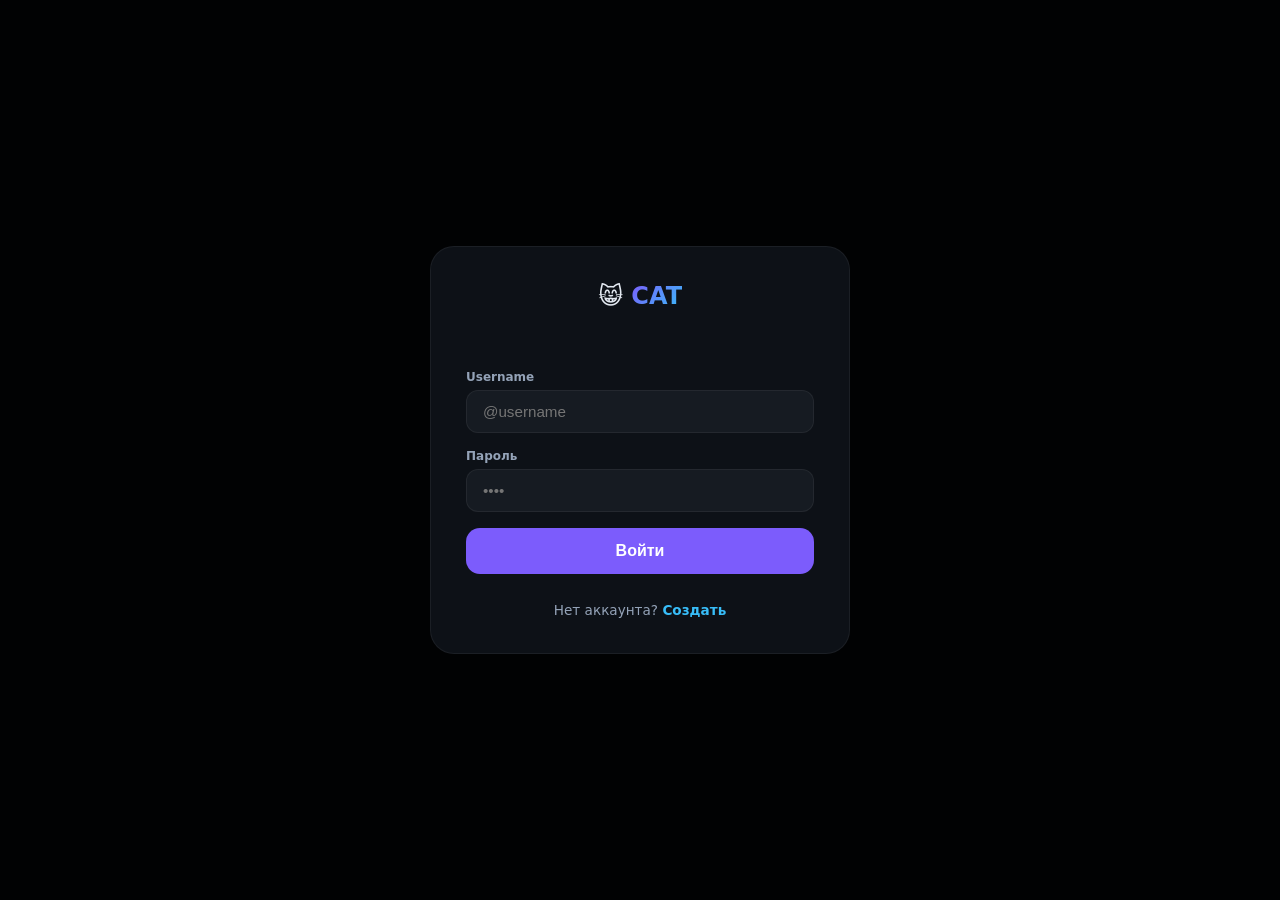
==== templates/index.html @ e9aab56d "Replace browser prompt with custom modal for folder creation" ====
<!DOCTYPE html>
<html lang="ru">
<head>
    <meta charset="UTF-8">
    <meta name="viewport" content="width=device-width, initial-scale=1.0, maximum-scale=1.0, user-scalable=no, viewport-fit=cover">
    <meta name="apple-mobile-web-app-capable" content="yes">
    <meta name="apple-mobile-web-app-status-bar-style" content="black-translucent">
    <meta name="apple-mobile-web-app-title" content="CAT">
    <meta name="mobile-web-app-capable" content="yes">
    <meta name="theme-color" content="#090c12">
    <link rel="manifest" href="/static/manifest.json">
    <link rel="apple-touch-icon" href="https://api.dicebear.com/7.x/bottts-neutral/svg?seed=cat">
    <title>CAT</title>
    <script src="https://cdn.socket.io/4.7.5/socket.io.min.js"></script>
    <style>
        /* ========== ОСНОВНЫЕ СТИЛИ ========== */
        :root { --bg: #0d1117; --surface: #161b22; --primary: #7c5cfc; --primary-dark: #6a48e0; --accent: #38bdf8; --text: #e2e8f0; --text-secondary: #94a3b8; --border: rgba(255,255,255,0.06); --danger: #ef4444; --success: #10b981; }
        * { margin:0; padding:0; box-sizing:border-box; }
        body { background: #090c12; color: var(--text); font-family: 'Segoe UI', system-ui, sans-serif; height: 100vh; overflow: hidden; }
        .app-container { display: flex; height: 100vh; }
        .sidebar { width: 320px; background: var(--bg); border-right: 1px solid var(--border); display: flex; flex-direction: column; flex-shrink: 0; z-index: 10; }
        .sidebar-header { padding: 20px; display: flex; justify-content: space-between; align-items: center; border-bottom: 1px solid var(--border); }
        .logo { font-size: 1.5rem; font-weight: 900; background: linear-gradient(135deg, var(--primary), var(--accent)); -webkit-background-clip: text; -webkit-text-fill-color: transparent; }
        .header-btns { display: flex; gap: 8px; }
        .icon-btn { width: 38px; height: 38px; border-radius: 12px; border: 1px solid var(--border); background: var(--surface); color: var(--text); cursor: pointer; font-size: 1.2rem; display: flex; align-items: center; justify-content: center; transition: 0.2s; position: relative; }
        .icon-btn:hover { background: var(--primary); border-color: var(--primary); }
        .badge-count { position: absolute; top: -6px; right: -6px; background: var(--danger); color: white; font-size: 0.6rem; width: 18px; height: 18px; border-radius: 50%; display: flex; align-items: center; justify-content: center; font-weight: bold; display: none; }
        .badge-count.show { display: flex; }
        .folder-tabs { display: flex; gap: 4px; padding: 8px 12px; overflow-x: auto; scrollbar-width: none; border-bottom: 1px solid var(--border); flex-shrink: 0; }
        .folder-tabs::-webkit-scrollbar { display: none; }
        .folder-tab { padding: 5px 12px; border-radius: 10px; font-size: 0.8rem; font-weight: 600; cursor: pointer; white-space: nowrap; color: var(--text-secondary); background: var(--surface); border: 1px solid var(--border); transition: 0.2s; }
        .folder-tab:hover { color: var(--text); border-color: var(--primary); }
        .folder-tab.active { background: var(--primary); color: white; border-color: var(--primary); }
        .folder-tab-add { padding: 5px 8px; border-radius: 10px; font-size: 0.9rem; cursor: pointer; color: var(--text-secondary); background: transparent; border: 1px dashed var(--border); transition: 0.2s; flex-shrink: 0; }
        .folder-tab-add:hover { color: var(--primary); border-color: var(--primary); }
        .sidebar-nav { flex: 1; overflow-y: auto; padding: 15px; }
        .section-label { font-size: 0.65rem; font-weight: 700; text-transform: uppercase; letter-spacing: 2px; color: var(--text-secondary); padding: 15px 12px 8px; }
        .chat-item, .friend-item { display: flex; align-items: center; gap: 12px; padding: 10px 12px; border-radius: 12px; cursor: pointer; transition: 0.2s; color: var(--text-secondary); font-size: 0.9rem; }
        .chat-item:hover, .friend-item:hover { background: var(--surface); color: var(--text); }
        .chat-item.active { background: rgba(124,92,252,0.15); color: var(--text); }
        .chat-avatar { width: 38px; height: 38px; border-radius: 12px; background: linear-gradient(135deg, var(--primary), var(--accent)); display: flex; align-items: center; justify-content: center; font-weight: 700; flex-shrink: 0; font-size: 0.9rem; overflow: hidden; }
        .badge-accept { background: var(--primary); color: white; border: none; padding: 5px 12px; border-radius: 20px; font-size: 0.7rem; cursor: pointer; font-weight: 600; margin-left: auto; }
        .friend-remove-btn { cursor: pointer; color: var(--text-secondary); font-size: 1rem; padding: 4px 8px; border-radius: 6px; }
        .friend-remove-btn:hover { color: var(--danger); background: rgba(239,68,68,0.1); }
        .profile-mini { padding: 15px 20px; border-top: 1px solid var(--border); display: flex; align-items: center; gap: 12px; cursor: pointer; }
        .avatar-mini { width: 38px; height: 38px; border-radius: 12px; object-fit: cover; background: var(--surface); }
        .profile-info { flex: 1; min-width: 0; }
        .profile-name { font-weight: 600; font-size: 0.9rem; }
        .profile-username { font-size: 0.75rem; color: var(--text-secondary); }
        .chat-area { flex: 1; display: flex; flex-direction: column; }
        .chat-header { padding: 18px 25px; border-bottom: 1px solid var(--border); font-weight: 600; background: rgba(13,17,23,0.8); display: flex; align-items: center; }
        .back-btn { display: none; cursor: pointer; margin-right: 12px; font-size: 1.3rem; color: var(--text-secondary); }
        #messages { flex: 1; padding: 25px; overflow-y: auto; display: flex; flex-direction: column; gap: 8px; }
        .msg { display: flex; gap: 10px; max-width: 75%; animation: fadeIn 0.3s ease; }
        @keyframes fadeIn { from{opacity:0;transform:translateY(10px);} to{opacity:1;transform:translateY(0);} }
        .msg.my { align-self: flex-end; flex-direction: row-reverse; }
        .msg-avatar { width: 34px; height: 34px; border-radius: 10px; object-fit: cover; flex-shrink: 0; }
        .msg-bubble { padding: 12px 16px; border-radius: 18px; font-size: 0.9rem; line-height: 1.4; word-break: break-word; position: relative; }
        .msg:not(.my) .msg-bubble { background: var(--surface); border: 1px solid var(--border); border-bottom-left-radius: 6px; }
        .msg.my .msg-bubble { background: linear-gradient(135deg, var(--primary), #9b7cfc); color: white; border-bottom-right-radius: 6px; }
        .msg-author { font-weight: 700; font-size: 0.8rem; margin-bottom: 2px; color: var(--accent); cursor: pointer; }
        .msg.my .msg-author { color: rgba(255,255,255,0.8); }
        .msg-delete-btn { cursor: pointer; font-size: 0.7rem; color: #ef4444; margin-left: 8px; opacity: 0; }
        .msg:hover .msg-delete-btn { opacity: 1; }
        .msg-reply { background: rgba(255,255,255,0.05); border-left: 3px solid var(--primary); padding: 6px 10px; margin-bottom: 6px; border-radius: 6px; font-size: 0.78rem; color: var(--text-secondary); cursor: pointer; max-width: 100%; overflow: hidden; white-space: nowrap; text-overflow: ellipsis; }
        .msg-reply-name { font-weight: 700; color: var(--accent); }
        .msg-reply-preview { opacity: 0.8; }
        .msg-image { max-width: 280px; max-height: 300px; border-radius: 12px; cursor: pointer; margin-top: 6px; transition: transform 0.2s; }
        .msg-image:hover { transform: scale(1.02); }
        .lightbox-overlay { display: none; position: fixed; inset: 0; background: rgba(0,0,0,0.95); z-index: 5000; align-items: center; justify-content: center; cursor: pointer; }
        .lightbox-overlay.active { display: flex; }
        .lightbox-overlay img { max-width: 95vw; max-height: 95vh; border-radius: 16px; object-fit: contain; }
        .reply-bar { display: none; padding: 10px 25px; background: var(--surface); border-top: 1px solid var(--border); align-items: center; gap: 12px; font-size: 0.8rem; }
        .reply-bar.show { display: flex; }
        .reply-bar-content { flex: 1; color: var(--text-secondary); overflow: hidden; white-space: nowrap; text-overflow: ellipsis; }
        .reply-bar-cancel { cursor: pointer; color: var(--danger); font-weight: 700; font-size: 1.2rem; }
        .attach-btn { background: transparent; border: 1px solid var(--border); width: 48px; height: 48px; border-radius: 50%; cursor: pointer; font-size: 1.4rem; display: flex; align-items: center; justify-content: center; color: var(--text-secondary); flex-shrink: 0; transition: 0.2s; }
        .attach-btn:hover { background: var(--surface); color: var(--text); }
        .empty-chat { flex: 1; display: flex; flex-direction: column; align-items: center; justify-content: center; color: var(--text-secondary); gap: 15px; }
        .empty-chat-icon { font-size: 4rem; opacity: 0.3; }
        .input-box { padding: 20px 25px; display: flex; gap: 12px; background: var(--bg); border-top: 1px solid var(--border); }
        .input-msg { flex: 1; background: var(--surface); border: 1px solid var(--border); padding: 14px 20px; border-radius: 30px; color: var(--text); font-size: 0.95rem; outline: none; resize: none; height: 48px; }
        .btn-send { background: var(--primary); border: none; width: 48px; height: 48px; border-radius: 50%; cursor: pointer; font-size: 1.2rem; display: flex; align-items: center; justify-content: center; flex-shrink: 0; color: white; }
        .notif-overlay { position: fixed; top: 60px; right: 20px; width: 360px; max-height: 500px; background: var(--surface); border: 1px solid var(--border); border-radius: 20px; box-shadow: 0 20px 60px rgba(0,0,0,0.6); z-index: 200; display: none; overflow-y: auto; }
        .notif-overlay.open { display: block; }
        .notif-header { padding: 15px 20px; font-weight: 700; border-bottom: 1px solid var(--border); display: flex; justify-content: space-between; }
        .notif-item { padding: 15px 20px; border-bottom: 1px solid rgba(255,255,255,0.03); }
        .notif-text { font-size: 0.85rem; margin-bottom: 5px; }
        .notif-time { font-size: 0.7rem; color: var(--text-secondary); }
        .notif-actions { display: flex; gap: 8px; margin-top: 10px; }
        .btn-sm { padding: 6px 16px; border-radius: 20px; border: none; cursor: pointer; font-size: 0.75rem; font-weight: 600; }
        .btn-sm.primary { background: var(--primary); color: white; }
        .btn-sm.danger { background: transparent; color: var(--danger); border: 1px solid var(--danger); }
        .modal-overlay { display: none; position: fixed; inset: 0; background: rgba(0,0,0,0.8); backdrop-filter: blur(12px); z-index: 1000; align-items: center; justify-content: center; }
        .modal-overlay.active { display: flex; }
        .modal { background: var(--bg); border: 1px solid var(--border); border-radius: 24px; padding: 35px; width: 420px; max-width: 90vw; max-height: 90vh; overflow-y: auto; }
        .modal h2 { text-align: center; margin-bottom: 25px; font-weight: 700; }
        .input-group { margin-bottom: 16px; }
        .input-group label { display: block; font-size: 0.75rem; font-weight: 600; color: var(--text-secondary); margin-bottom: 6px; }
        .input-group input, .input-group textarea { width: 100%; padding: 12px 16px; border-radius: 12px; background: var(--surface); border: 1px solid var(--border); color: var(--text); font-size: 0.95rem; outline: none; }
        .input-group input:disabled { opacity: 0.5; }
        .btn { width: 100%; padding: 14px; border-radius: 14px; border: none; font-weight: 600; font-size: 1rem; cursor: pointer; margin-bottom: 8px; }
        .btn-primary { background: var(--primary); color: white; }
        .btn-secondary { background: transparent; color: var(--text); border: 1px solid var(--border); }
        .btn-danger { background: transparent; color: var(--danger); border: 1px solid var(--danger); }
        .modal-switch { text-align: center; margin-top: 20px; font-size: 0.85rem; color: var(--text-secondary); }
        .modal-switch a { color: var(--accent); cursor: pointer; font-weight: 600; }
        .error-text { color: var(--danger); font-size: 0.8rem; min-height: 20px; }
        .avatar-large { width: 90px; height: 90px; border-radius: 20px; object-fit: cover; display: block; margin: 0 auto 20px; border: 3px solid var(--primary); }
        .toast { position: fixed; top: 20px; left: 50%; transform: translateX(-50%) translateY(-120px); background: var(--surface); border: 1px solid var(--border); padding: 15px 25px; border-radius: 14px; z-index: 3000; transition: transform 0.3s ease; }
        .toast.show { transform: translateX(-50%) translateY(0); }
        .toast.success { border-left: 4px solid var(--success); }
        .toast.error { border-left: 4px solid var(--danger); }
        .toast.info { border-left: 4px solid var(--accent); }
        .unread-badge {
            display: none;
            background: var(--primary);
            color: white;
            font-size: 0.65rem;
            font-weight: 700;
            padding: 2px 6px;
            border-radius: 10px;
            margin-left: auto;
            line-height: 1.2;
            text-align: center;
            min-width: 20px;
        }
        .unread-badge.show { display: inline-block; }
        @media (max-width: 480px) { .sidebar { width: 100%; position: absolute; left: 0; top: 0; height: 100vh; z-index: 20; } .sidebar.hidden { display: none; } .chat-area { width: 100%; } .back-btn { display: block; } .notif-overlay { width: 95vw; right: 2.5vw; } .msg-image { max-width: 200px; max-height: 200px; } }

        /* ========== НОВЫЕ СТИЛИ ПРОФИЛЯ ========== */
        .profile-modal {
            padding: 0;
            width: 480px;
            max-width: 95vw;
            border-radius: 24px;
            background: #161b22;
            color: #e2e8f0;
            display: flex;
            flex-direction: column;
            max-height: 90vh;
            transition: box-shadow 0.3s, border-color 0.3s;
        }
        .legendary-profile .profile-modal {
            border: 2px solid rgba(255, 215, 0, 0.6);
            position: relative;
            overflow: hidden;
            box-shadow:
                0 0 40px rgba(255, 215, 0, 0.25),
                0 0 80px rgba(255, 215, 0, 0.1),
                0 0 120px rgba(255, 215, 0, 0.05),
                inset 0 0 30px rgba(255, 215, 0, 0.03);
        }
        .legendary-profile .profile-modal::before {
            content: '';
            position: absolute;
            top: 0; left: -30%;
            width: 18%;
            height: 100%;
            background: linear-gradient(
                135deg,
                transparent 0%,
                rgba(255, 215, 0, 0.08) 30%,
                rgba(255, 215, 0, 0.15) 50%,
                rgba(255, 215, 0, 0.08) 70%,
                transparent 100%
            );
            transform: skewX(-12deg);
            animation: goldenSweep 7s ease-in-out infinite;
            pointer-events: none;
            z-index: 1;
        }
        @keyframes goldenSweep {
            0% { left: -40%; }
            36% { left: -40%; }
            50% { left: 120%; }
            100% { left: 120%; }
        }
        .legendary-profile .profile-header {
            background: linear-gradient(135deg, #b8860b, #ffd700, #f59e0b);
            background-size: 200% 200%;
            animation: legendaryHeader 8s ease-in-out infinite alternate;
        }
        @keyframes legendaryHeader {
            0% { background-position: 0% 50%; }
            100% { background-position: 100% 50%; }
        }
        .legendary-profile .profile-avatar-img {
            box-shadow: 0 0 30px rgba(255, 215, 0, 0.5), 0 0 60px rgba(255, 215, 0, 0.2);
            animation: avatarGlow 3s ease-in-out infinite alternate;
        }
        @keyframes avatarGlow {
            0% { box-shadow: 0 0 20px rgba(255, 215, 0, 0.3), 0 0 40px rgba(255, 215, 0, 0.1); }
            100% { box-shadow: 0 0 35px rgba(255, 215, 0, 0.5), 0 0 70px rgba(255, 215, 0, 0.2); }
        }
        .profile-body-scroll {
            overflow-y: auto;
            flex: 1;
            padding: 0 25px 25px;
            scrollbar-width: none;
            -ms-overflow-style: none;
        }
        .profile-body-scroll::-webkit-scrollbar { display: none; }
        .profile-header {
            height: 80px;
            background: linear-gradient(135deg, #7c5cfc, #9b7cfc);
            display: flex;
            justify-content: space-between;
            align-items: flex-start;
            padding: 15px 20px;
            color: white;
            font-size: 1.2rem;
            position: relative;
        }
        .profile-header-name {
            position: absolute;
            left: 50%;
            top: 50%;
            transform: translate(-50%, -50%);
            font-size: 1.8rem;
            font-weight: 800;
            text-transform: uppercase;
            letter-spacing: 4px;
            text-shadow: 0 2px 8px rgba(0,0,0,0.3);
            white-space: nowrap;
            pointer-events: none;
            color: white;
        }
        .legendary-profile .profile-header-name {
            color: #fff8e0;
            text-shadow: 0 0 20px rgba(255,215,0,0.6), 0 2px 8px rgba(0,0,0,0.4);
        }
        .profile-edit-btn, .profile-close-btn {
            cursor: pointer;
            font-size: 1.5rem;
            background: none;
            border: none;
            color: white;
            opacity: 0.9;
        }
        .profile-edit-btn:hover, .profile-close-btn:hover { opacity: 1; }
        .profile-body {
            padding: 0 25px 25px;
            text-align: left;
        }
        .profile-avatar-container {
            position: relative;
            width: 80px;
            height: 80px;
            margin: -40px auto 15px;
            flex-shrink: 0;
            border-radius: 20px;
            border: 4px solid #161b22;
            background: #1e1e2f;
            overflow: hidden;
            cursor: pointer;
        }
        .profile-avatar-img {
            width: 100%;
            height: 100%;
            object-fit: cover;
            display: block;
        }
        .profile-avatar-overlay {
            position: absolute;
            top: 0; left: 0; right: 0; bottom: 0;
            background: rgba(0,0,0,0.6);
            color: white;
            display: flex;
            align-items: center;
            justify-content: center;
            opacity: 0;
            transition: opacity 0.2s;
            font-size: 0.85rem;
            font-weight: 600;
            cursor: pointer;
        }
        .edit-mode .profile-avatar-container:hover .profile-avatar-overlay { opacity: 1; }
        .status-dot {
            position: absolute;
            bottom: 4px;
            right: 4px;
            width: 18px;
            height: 18px;
            border-radius: 50%;
            border: 3px solid #161b22;
            z-index: 2;
            transition: background 0.2s, box-shadow 0.2s;
        }
        .status-dot.online { background: #22c55e; box-shadow: 0 0 8px rgba(34,197,94,0.5); }
        .status-dot.offline { background: #64748b; }
        .status-dot.idle { background: #eab308; box-shadow: 0 0 8px rgba(234,179,8,0.4); }
        .mini-dot {
            display: inline-block;
            width: 10px;
            height: 10px;
            border-radius: 50%;
            vertical-align: middle;
            margin-right: 4px;
        }
        .mini-dot.online { background: #22c55e; box-shadow: 0 0 6px rgba(34,197,94,0.5); }
        .mini-dot.offline { background: #64748b; }
        .mini-dot.idle { background: #eab308; box-shadow: 0 0 6px rgba(234,179,8,0.4); }
        .friend-status-dot {
            position: absolute;
            bottom: 0px;
            right: 0px;
            width: 12px;
            height: 12px;
            border-radius: 50%;
            border: 2px solid #1e1e2f;
            transition: background 0.2s, box-shadow 0.2s;
        }
        .friend-status-dot.online { background: #22c55e; box-shadow: 0 0 6px rgba(34,197,94,0.5); }
        .friend-status-dot.offline { background: #64748b; }
        .profile-avatar-url-btn {
            position: absolute;
            bottom: -2px;
            left: -2px;
            width: 28px;
            height: 28px;
            background: #2d3748;
            border: 2px solid #161b22;
            border-radius: 50%;
            display: none;
            align-items: center;
            justify-content: center;
            font-size: 0.75rem;
            cursor: pointer;
            color: #94a3b8;
            transition: 0.2s;
            z-index: 2;
        }
        .profile-avatar-url-btn:hover { background: #4a5568; color: white; }
        .edit-mode .profile-avatar-url-btn { display: flex; }
        .profile-info-block {
            text-align: center;
            margin-bottom: 20px;
        }
        .profile-display-name { font-weight: 700; font-size: 1.3rem; }
        .profile-handle { color: #94a3b8; font-size: 0.9rem; }
        .profile-status { font-size: 0.85rem; margin-top: 5px; }
        .role {
            font-size: 0.8rem;
            font-weight: 600;
            padding: 2px 8px;
            border-radius: 12px;
            display: inline-block;
            margin-top: 5px;
        }
        .role-owner { background: rgba(245, 158, 11, 0.15); color: #f59e0b; }
        .role-admin { background: rgba(239, 68, 68, 0.15); color: #ef4444; }
        .role-moderator { background: rgba(16, 185, 129, 0.15); color: #10b981; }
        .role-user { background: rgba(148, 163, 184, 0.15); color: #94a3b8; }
        .verification-plate {
            background: rgba(255,255,255,0.03);
            border: 1px solid rgba(255,255,255,0.06);
            border-radius: 16px;
            padding: 30px;
            text-align: center;
            color: #94a3b8;
            margin-bottom: 20px;
        }
        .verification-plate .icon { font-size: 2rem; margin-bottom: 10px; }
        .verification-plate .title { font-weight: 600; font-size: 1.1rem; margin-bottom: 5px; color: #e2e8f0; }
        .verification-plate .desc { font-size: 0.85rem; margin-bottom: 15px; }
        .btn-verify {
            background: #7c5cfc;
            color: white;
            border: none;
            padding: 10px 24px;
            border-radius: 12px;
            font-weight: 600;
            cursor: pointer;
            font-size: 0.9rem;
        }
        .xp-section {
            background: rgba(255,255,255,0.03);
            border: 1px solid rgba(255,255,255,0.05);
            border-radius: 16px;
            padding: 20px;
            margin-bottom: 20px;
        }
        .level-row { display: flex; justify-content: space-between; align-items: center; margin-bottom: 10px; }
        .level-badge {
            font-size: 1.8rem;
            font-weight: 900;
            background: linear-gradient(135deg, #7c5cfc, #38bdf8);
            -webkit-background-clip: text;
            -webkit-text-fill-color: transparent;
        }
        .level-title { font-size: 0.85rem; color: #94a3b8; }
        .progress-bar {
            width: 100%;
            height: 8px;
            background: rgba(255,255,255,0.05);
            border-radius: 4px;
            overflow: hidden;
            margin-bottom: 5px;
        }
        .progress-fill {
            height: 100%;
            background: linear-gradient(90deg, #7c5cfc, #38bdf8);
            border-radius: 4px;
            transition: width 0.3s;
        }
        .xp-text { font-size: 0.75rem; color: #94a3b8; text-align: right; }
        .legendary-level .level-badge {
            background: linear-gradient(135deg, #f59e0b, #ffd700);
            -webkit-background-clip: text;
            -webkit-text-fill-color: transparent;
        }
        .legendary-level .level-title {
            color: #f59e0b;
            font-weight: 700;
        }
        .legendary-level .progress-fill {
            background: linear-gradient(90deg, #f59e0b, #ffd700);
            width: 100% !important;
        }
        .legendary-level .xp-text {
            color: #f59e0b;
            font-weight: 700;
        }
        .tabs {
            display: flex;
            border-bottom: 1px solid rgba(255,255,255,0.06);
            margin-bottom: 20px;
            gap: 5px;
        }
        .tab {
            padding: 8px 18px;
            cursor: pointer;
            border-bottom: 2px solid transparent;
            color: #94a3b8;
            font-size: 0.9rem;
            transition: 0.2s;
        }
        .tab.active {
            color: #e2e8f0;
            border-bottom-color: #7c5cfc;
        }
        .about-section {
            color: #94a3b8;
            line-height: 1.6;
            min-height: 60px;
        }
        .achievements-list {
            display: flex;
            flex-direction: column;
            gap: 15px;
        }
        .achievement {
            display: flex;
            align-items: center;
            gap: 15px;
            padding: 12px;
            border-radius: 12px;
            background: rgba(255,255,255,0.02);
            border: 1px solid rgba(255,255,255,0.04);
        }
        .achievement .icon { font-size: 1.5rem; width: 40px; text-align: center; }
        .achievement .info { flex: 1; }
        .achievement .name { font-weight: 600; }
        .achievement .desc { font-size: 0.8rem; color: #94a3b8; }
        .achievement .status { font-size: 0.8rem; font-weight: 600; }
        .achieved { color: #10b981; }
        .locked { color: #ef4444; opacity: 0.6; }
        .in-progress { color: #f59e0b; }
        .achievement.legendary {
            border-color: rgba(255, 215, 0, 0.5);
            background: linear-gradient(135deg, rgba(255, 215, 0, 0.08), rgba(255, 215, 0, 0.02));
            box-shadow: 0 0 20px rgba(255, 215, 0, 0.1);
        }
        .achievement.secret {
            border-color: rgba(239, 68, 68, 0.5);
            background: linear-gradient(135deg, rgba(239, 68, 68, 0.08), rgba(239, 68, 68, 0.02));
            box-shadow: 0 0 20px rgba(239, 68, 68, 0.1);
        }
        .avatar-menu {
            display: none;
            position: absolute;
            top: 85px;
            left: 50%;
            transform: translateX(-50%);
            background: #1e2330;
            border: 1px solid rgba(255,255,255,0.1);
            border-radius: 12px;
            padding: 10px;
            z-index: 10;
            flex-direction: column;
            gap: 8px;
            min-width: 180px;
        }
        .avatar-menu.show { display: flex; }
        .avatar-menu button {
            background: transparent;
            border: none;
            color: #e2e8f0;
            padding: 8px 12px;
            border-radius: 8px;
            text-align: left;
            cursor: pointer;
            font-size: 0.9rem;
        }
        .avatar-menu button:hover { background: rgba(124,92,252,0.15); }
        .profile-actions {
            display: none;
            margin-top: 20px;
        }
        .profile-actions.show { display: block; }
        .edit-mode .profile-display-name,
        .edit-mode .profile-bio-view { display: none; }
        .profile-bio-view {
            white-space: pre-wrap;
            margin-bottom: 10px;
        }
        .profile-fields { display: none; }
        .edit-mode .profile-fields { display: block; }
        .edit-mode .profile-view-info { display: none; }
        .edit-mode .tabs,
        .edit-mode #xpBlock { display: none !important; }
        .input-group input[type="date"] {
            color-scheme: dark;
            background: #1e2330;
            border: 1px solid rgba(255,255,255,0.1);
            border-radius: 10px;
            padding: 12px;
            color: #e2e8f0;
            font-size: 0.9rem;
            width: 100%;
            box-sizing: border-box;
        }
        .profile-birthday-view {
            color: #94a3b8;
            font-size: 0.85rem;
            margin-top: 2px;
        }
    </style>
</head>
<body>

<!-- Auth Modal -->
<div id="authOverlay" class="modal-overlay active">
    <div class="modal">
        <h2>😸 <span style="background:linear-gradient(135deg,#7c5cfc,#38bdf8);-webkit-background-clip:text;-webkit-text-fill-color:transparent;">CAT</span></h2>
        <div id="authError" class="error-text" style="text-align:center;margin-bottom:15px;"></div>
        <div id="loginForm">
            <div class="input-group"><label>Username</label><input type="text" id="loginUser" placeholder="@username" autocomplete="username"></div>
            <div class="input-group"><label>Пароль</label><input type="password" id="loginPass" placeholder="••••" autocomplete="current-password"></div>
            <button class="btn btn-primary" onclick="handleLogin()">Войти</button>
            <div class="modal-switch">Нет аккаунта? <a onclick="switchAuth('register')">Создать</a></div>
        </div>
        <div id="registerForm" style="display:none;">
            <div class="input-group"><label>Username</label><input type="text" id="regUser" placeholder="@username" value="@" oninput="if(!this.value.startsWith('@')) this.value = '@' + this.value.replace(/@/g, '');" autocomplete="username"></div>
            <div class="input-group"><label>Имя (Ник)</label><input type="text" id="regName" placeholder="Ваше имя" autocomplete="name"></div>
            <div class="input-group"><label>Пароль</label><input type="password" id="regPass" placeholder="минимум 4 символа" autocomplete="new-password"></div>
            <div class="input-group"><label>Повторите пароль</label><input type="password" id="regPass2" placeholder="повторите пароль" autocomplete="new-password"></div>
            <div id="regError" class="error-text"></div>
            <button class="btn btn-primary" onclick="handleRegister()">Зарегистрироваться</button>
            <div class="modal-switch">Уже есть аккаунт? <a onclick="switchAuth('login')">Войти</a></div>
        </div>
    </div>
</div>

<!-- Profile Modal (НОВЫЙ) -->
<div id="profileOverlay" class="modal-overlay">
    <div class="modal profile-modal" id="profileModal">
        <div class="profile-header">
            <button class="profile-edit-btn" id="editProfileBtn" title="Редактировать профиль" style="display:none;">✏️</button>
            <div class="profile-header-name" id="profileHeaderName"></div>
            <button class="profile-close-btn" onclick="closeModal('profileOverlay'); isEditingProfile = false; document.getElementById('profileModal').classList.remove('edit-mode'); document.querySelector('.profile-actions').classList.remove('show');">✕</button>
        </div>
        <div class="profile-avatar-container" id="profileAvatarContainer">
            <img id="profileAvatar" class="profile-avatar-img" src="" alt="Аватар">
            <span class="status-dot" id="profileStatusDot"></span>
            <div class="profile-avatar-overlay">📷 Загрузить фото</div>
            <div class="profile-avatar-url-btn" id="avatarUrlBtn" title="Указать URL">🔗</div>
            <input type="file" id="avatarFileInput" accept="image/*" style="display:none">
            <div class="avatar-menu" id="avatarMenu">
                <button id="uploadAvatarBtn">📁 Загрузить файл</button>
                <button id="urlAvatarBtn">🔗 Указать URL</button>
            </div>
        </div>
        <div class="profile-body-scroll" id="profileBodyScroll">
            <div class="profile-info-block">
                <div class="profile-display-name" id="profileDisplayName"></div>
                <div class="profile-handle" id="profileHandle">@username</div>
                <div class="profile-status">
                    <span id="profileFriendsCount">0 друзей</span> · <span class="mini-dot" id="profileMiniDot"></span><span id="profileStatusText">онлайн</span>
                </div>
                <div id="profileRole"></div>
                <div class="profile-birthday-view" id="profileBirthdayView"></div>
            </div>


            <!-- Блок XP (виден только если верифицирован) -->
            <div id="xpBlock" class="xp-section" style="display: none;">
                <div class="level-row">
                    <span class="level-badge" id="profileLevel">Уровень 1</span>
                    <span class="level-title" id="profileLevelTitle">Новорождённый котёнок</span>
                </div>
                <div class="progress-bar">
                    <div class="progress-fill" id="profileProgress" style="width: 0%;"></div>
                </div>
                <div class="xp-text" id="profileXpText">0 / 100 XP</div>
            </div>

            <div class="tabs">
                <div class="tab active" data-tab="info">О себе</div>
                <div class="tab" data-tab="achievements">Достижения</div>
            </div>

            <div id="tab-content">
                <div id="tab-info" class="about-section">
                    <div class="profile-view-info">
                        <div class="profile-bio-view" id="profileBioView"></div>
                    </div>
                    <div class="profile-fields">
                        <div class="input-group">
                            <label>ОТОБРАЖАЕМОЕ ИМЯ</label>
                            <input type="text" id="profileName" placeholder="Ваше имя">
                        </div>
                        <div class="input-group">
                            <label>О СЕБЕ</label>
                            <textarea id="profileBio" placeholder="Расскажите о себе..." rows="3"></textarea>
                        </div>
                        <div class="input-group">
                            <label>ДАТА РОЖДЕНИЯ</label>
                            <input type="date" id="profileBirthday">
                        </div>
                    </div>
                    <div class="profile-actions">
                        <button class="btn btn-primary" onclick="saveProfile()">💾 Сохранить</button>
                        <button class="btn btn-danger" onclick="logout()">🚪 Выйти</button>
                    </div>
                </div>
                <div id="tab-achievements" style="display: none;">
                    <div id="achievementsContent" class="achievements-list"></div>
                     <div id="achievementsVerificationPlate" class="verification-plate" style="display: none;">
                         <div class="icon">🔑</div>
                         <div class="title">Верификация через инвайт-код</div>
                         <div class="desc">Введи инвайт-код, полученный от администратора.</div>
                         <div class="input-group">
                             <label>🔑 Инвайт-код</label>
                             <input type="text" id="inviteCodeInput" placeholder="XXXXXXXX" style="text-transform:uppercase;text-align:center;font-weight:700;letter-spacing:3px;">
                         </div>
                         <button class="btn btn-primary" onclick="verifyInviteCode()" id="inviteVerifyBtn">🔑 Применить код</button>
                         <div id="inviteStatus" style="font-size:0.8rem; margin-top:5px;"></div>
                     </div>
                </div>
            </div>
        </div> <!-- profile-body-scroll -->
    </div> <!-- profile-modal -->
</div> <!-- profile-overlay -->

<div id="friendOverlay" class="modal-overlay">
    <div class="modal">
        <h2>🔍 Найти друга</h2>
        <div class="input-group"><label>Username</label><input type="text" id="searchUser" placeholder="@username" onfocus="if(this.value=='')this.value='@';" oninput="if(!this.value.startsWith('@'))this.value='@'+this.value.replace('@','');"></div>
        <div id="friendError" class="error-text"></div>
        <button class="btn btn-primary" onclick="sendFriendReq()">📨 Отправить запрос</button>
        <button class="btn btn-secondary" onclick="closeModal('friendOverlay')">Отмена</button>
    </div>
</div>

<!-- User Profile Modal (old, still used for viewing other profiles) -->
<div id="userProfileOverlay" class="modal-overlay">
    <div class="modal" id="userProfileContent"></div>
</div>

<!-- Lightbox -->
<div id="lightboxOverlay" class="lightbox-overlay" onclick="closeLightbox()">
    <img id="lightboxImg" src="" alt="Изображение">
</div>

<!-- Notifications Panel -->
<div class="notif-overlay" id="notifPanel">
    <div class="notif-header">
        <span>🔔 Уведомления</span>
        <span style="cursor:pointer" onclick="document.getElementById('notifPanel').classList.remove('open')">✕</span>
    </div>
    <div id="notifList"></div>
</div>

<!-- Toast -->
<div id="toast" class="toast"></div>

<!-- Main App -->
<div class="app-container" id="mainApp" style="display:none;">
    <div class="sidebar" id="sidebar">
        <div class="sidebar-header">
            <span class="logo">CAT</span>
            <div class="header-btns">
                <div class="icon-btn" onclick="toggleNotifPanel()">🔔<span class="badge-count" id="notifBadge"></span></div>
                <div class="icon-btn" onclick="openFriendModal()">+</div>
                <div class="icon-btn" onclick="openModal('profileOverlay'); loadProfile();">👤</div>
            </div>
        </div>
        <div class="folder-tabs" id="folderTabs"></div>
        <div class="sidebar-nav">
            <div class="section-label">💬 Каналы</div>
            <div id="roomList"></div>
            <div class="section-label">👥 Друзья</div>
            <div id="friendList"></div>
            <div class="section-label">👥 Группы</div>
            <div class="chat-item" onclick="showCreateGroup()" title="Создать группу" style="cursor:pointer;">
                <div class="chat-avatar" style="background:var(--primary);color:white;">+</div>
                <span style="color:var(--primary);font-weight:600;">Создать группу</span>
            </div>
            <div id="groupList"></div>
        </div>
        <div class="profile-mini" onclick="openModal('profileOverlay'); loadProfile();">
            <img id="myAvatar" class="avatar-mini" src="" alt="Аватар">
            <div class="profile-info">
                <div class="profile-name" id="myName">—</div>
                <div class="profile-username" id="myUsername">@—</div>
                <div id="myRole" style="font-size:0.7rem; color: #f59e0b; margin-top: 2px;"></div>
            </div>
        </div>
    </div>
    <div class="chat-area">
        <div class="chat-header">
            <span class="back-btn" onclick="goBack()">←</span>
            <span id="chatHeader">CAT</span>
            <span id="groupActions" style="display:none;margin-left:auto;gap:8px;">
                <button class="icon-btn" id="groupMembersBtn" onclick="showGroupMembers()" title="Участники">👥</button>
                <button class="icon-btn" id="groupAddBtn" onclick="showGroupAdd()" title="Добавить">➕</button>
                <button class="icon-btn" id="groupLeaveBtn" onclick="leaveCurrentGroup()" title="Покинуть группу">🚪</button>
            </span>
        </div>
        <div id="messages">
            <div class="empty-chat">
                <div class="empty-chat-icon">🐱</div>
                <div style="font-size:1.2rem;font-weight:600;color:var(--text);">Добро пожаловать в CAT</div>
                <div style="font-size:0.85rem;color:var(--text-secondary);">Выберите чат или начните диалог</div>
            </div>
        </div>
        <div class="reply-bar" id="replyBar">
            <span>↩</span>
            <div class="reply-bar-content" id="replyBarText"></div>
            <span class="reply-bar-cancel" onclick="cancelReply()">✕</span>
        </div>
        <div class="input-box">
            <input type="file" id="fileInput" accept="image/*" style="display:none;" onchange="handleFileSelect(event)">
            <button class="attach-btn" onclick="document.getElementById('fileInput').click()" title="Прикрепить изображение">📎</button>
            <textarea class="input-msg" id="msgInput" placeholder="Написать сообщение..." rows="1"></textarea>
            <button class="btn-send" onclick="sendMsg()">➤</button>
        </div>
    </div>
</div>

<script>
// ========== ГЛОБАЛЬНЫЕ ПЕРЕМЕННЫЕ И ФУНКЦИИ ==========
const socket = io();
let myData = null;
let currentRoom = null;
let notifications = [];
let dmUser = null;
let replyTo = null;
let unreadCounts = {};
let groupsData = {};
let currentGroupId = null;
let dmActivity = {};
let groupActivity = {};
let folders = {};
let activeFolder = 'all';

const ESC_MAP = {
    '&': '&amp;',
    '<': '&lt;',
    '>': '&gt;',
    '"': '&quot;',
    "'": '&#039;',
    '`': '&#096;'
};

function escapeHtml(str) {
    if (!str && str !== 0) return '';
    return String(str).replace(/[&<>"'`]/g, function(ch) { return ESC_MAP[ch]; });
}

function sanitizeUrl(url) {
    if (!url) return '';
    url = url.trim();
    const lower = url.toLowerCase();
    if (lower.startsWith('javascript:')) return '';
    if (lower.startsWith('data:') && !lower.startsWith('data:image/')) return '';
    if (lower.startsWith('/uploads/')) return url;
    if (lower.startsWith('data:image/')) return url;
    if (lower.startsWith('http://') || lower.startsWith('https://')) return url;
    return '';
}

function safeAvatarUrl(url, fallbackSeed) {
    const sanitized = sanitizeUrl(url);
    if (sanitized) {
        return sanitized;
    }
    return 'https://api.dicebear.com/7.x/bottts-neutral/svg?seed=' + encodeURIComponent(fallbackSeed || 'cat');
}

function showToast(msg, type) {
    type = type || 'success';
    const el = document.getElementById('toast');
    el.textContent = msg;
    el.className = 'toast ' + type + ' show';
    clearTimeout(el._t);
    el._t = setTimeout(function() { el.classList.remove('show'); }, 3000);
}

function openModal(id) {
    document.getElementById(id).classList.add('active');
}

function closeModal(id) {
    document.getElementById(id).classList.remove('active');
}

function switchAuth(mode) {
    document.getElementById('loginForm').style.display = mode === 'login' ? 'block' : 'none';
    document.getElementById('registerForm').style.display = mode === 'register' ? 'block' : 'none';
    document.getElementById('authError').textContent = '';
    document.getElementById('regError').textContent = '';
}

function openLightbox(src) {
    document.getElementById('lightboxImg').src = src;
    document.getElementById('lightboxOverlay').classList.add('active');
}

function closeLightbox() {
    document.getElementById('lightboxOverlay').classList.remove('active');
}

function handleFileSelect(event) {
    const file = event.target.files[0];
    if (!file) return;
    if (!file.type.startsWith('image/')) {
        showToast('Только изображения', 'error');
        return;
    }
    if (file.size > 5 * 1024 * 1024) {
        showToast('Максимум 5 МБ', 'error');
        return;
    }

    const reader = new FileReader();
    reader.onload = function(e) {
        const base64 = e.target.result;
        if (!myData) return;
        if (!currentRoom) {
            showToast('Выберите чат', 'error');
            return;
        }
        const ts = Date.now() / 1000;
        if (currentRoom.startsWith('dm_')) {
            const parts = currentRoom.split('_');
            if (parts.length >= 3) {
                const other = parts[1] === myData.username ? parts[2] : parts[1];
                dmActivity[currentRoom] = { username: other, display_name: myData.display_name, last_time: ts };
                updateFriendList();
            }
        } else if (currentRoom.startsWith('group_')) {
            groupActivity[currentRoom] = ts;
            if (groupsData[currentRoom]) updateGroupList();
        }
        socket.emit('message', {
            room: currentRoom,
            text: '',
            image: base64,
            user: myData.display_name,
            username: myData.username,
            avatar: myData.avatar
        });
        showToast('Изображение отправлено', 'success');
    };
    reader.readAsDataURL(file);
    event.target.value = '';
}

// ========== АВТО-ВХОД ==========
const savedUser = localStorage.getItem('cat_user');
const savedPass = sessionStorage.getItem('cat_pass');
if (savedUser && savedPass) {
    socket.emit('auth', { action: 'login', username: savedUser, password: savedPass });
}

function handleLogin() {
    const u = document.getElementById('loginUser').value.trim();
    const p = document.getElementById('loginPass').value;
    document.getElementById('authError').textContent = '';
    if (!u || !p) {
        document.getElementById('authError').textContent = 'Заполните все поля';
        return;
    }
    socket.emit('auth', { action: 'login', username: u, password: p });
}

function handleRegister() {
    const u = document.getElementById('regUser').value.trim();
    const n = document.getElementById('regName').value.trim();
    const p = document.getElementById('regPass').value;
    const p2 = document.getElementById('regPass2').value;
    const e = document.getElementById('regError');
    e.textContent = '';
    if (!u || !n || !p || !p2) {
        e.textContent = 'Заполните все поля';
        return;
    }
    if (u.length < 3) {
        e.textContent = 'Логин: минимум 3 символа';
        return;
    }
    if (p.length < 4) {
        e.textContent = 'Пароль: минимум 4 символа';
        return;
    }
    if (p !== p2) {
        e.textContent = 'Пароли не совпадают';
        return;
    }
    socket.emit('auth', { action: 'register', username: u, display_name: n, password: p, password2: p2 });
}

socket.on('auth_result', function(data) {
    if (data.success) {
        myData = data.user;
        notifications = myData.notifications || [];
        const isLogin = document.getElementById('authOverlay').classList.contains('active');
        if (isLogin) {
            localStorage.setItem('cat_user', myData.username);
            const pw = document.getElementById('loginPass').value || document.getElementById('regPass').value || savedPass || '';
            if (pw) sessionStorage.setItem('cat_pass', pw);
            document.getElementById('authOverlay').classList.remove('active');
            document.getElementById('mainApp').style.display = 'flex';
            document.getElementById('messages').innerHTML = `
                <div class="empty-chat">
                    <div class="empty-chat-icon">🐱</div>
                    <div style="font-size:1.2rem;font-weight:600;color:var(--text);">Добро пожаловать в CAT</div>
                    <div style="font-size:0.85rem;color:var(--text-secondary);">Выберите чат или начните диалог</div>
                </div>`;
            document.getElementById('chatHeader').textContent = 'CAT';
            currentRoom = null;
        }
        updateMyInfo();
        updateBadge();
        updateFriendList();
        if (isLogin) updateRoomList();
        loadFolders();
        updateFolderTabs();
        socket.emit('get_groups', { username: myData.username });
    } else {
        if (document.getElementById('registerForm').style.display === 'block') {
            document.getElementById('regError').textContent = data.error;
        } else {
            document.getElementById('authError').textContent = data.error;
        }
    }
});

function updateMyInfo() {
    if (!myData) return;
    document.getElementById('myName').textContent = myData.display_name;
    document.getElementById('myUsername').textContent = '@' + myData.username;
    document.getElementById('myAvatar').src = safeAvatarUrl(myData.avatar, myData.username);
    const r = document.getElementById('myRole');
    const roles = {'owner': '👑 Владелец', 'admin': '🛡️ Админ', 'moderator': '🛡️ Модер', 'user': '👤 Пользователь'};
    if (r) r.textContent = roles[myData.role] || '';
}

// ========== ДРУЗЬЯ ==========
function getDmKey(username) {
    const sorted = [myData.username, username].sort();
    return 'dm_' + sorted[0] + '_' + sorted[1];
}

function updateFriendList() {
    if (!myData) return;
    updateBadge();
    const l = document.getElementById('friendList');
    l.innerHTML = '';

    (myData.requests || []).forEach(function(u) {
        const item = document.createElement('div');
        item.className = 'friend-item';
        item.style.border = '1px dashed var(--primary)';

        const avatar = document.createElement('div');
        avatar.className = 'chat-avatar';
        avatar.textContent = '👤';

        const span = document.createElement('span');
        span.style.flex = '1';
        span.textContent = '@' + u;

        const btn = document.createElement('button');
        btn.className = 'badge-accept';
        btn.textContent = '✓ Принять';
        btn.addEventListener('click', function(e) {
            e.stopPropagation();
            acceptFriend(u);
        });

        item.appendChild(avatar);
        item.appendChild(span);
        item.appendChild(btn);
        l.appendChild(item);
    });

    var sortedFriends = (myData.friends || []).slice().sort(function(a, b) {
        var aKey = getDmKey(a);
        var bKey = getDmKey(b);
        var aTime = (dmActivity[aKey] && dmActivity[aKey].last_time) || 0;
        var bTime = (dmActivity[bKey] && dmActivity[bKey].last_time) || 0;
        return bTime - aTime;
    });

    var hasFolderFilter = activeFolder !== 'all';
    sortedFriends.forEach(function(u) {
        var fRoom = getDmKey(u);
        if (hasFolderFilter && !isInFolder(fRoom)) return;
        const item = document.createElement('div');
        item.className = 'friend-item';
        item.setAttribute('data-room', fRoom);

        const avatarWrap = document.createElement('div');
        avatarWrap.style.cssText = 'position:relative;width:38px;height:38px;flex-shrink:0;';

        const img = document.createElement('img');
        img.className = 'chat-avatar friend-avatar-' + u;
        img.style.cssText = 'object-fit:cover;border-radius:12px;width:38px;height:38px;';
        img.src = 'https://api.dicebear.com/7.x/bottts-neutral/svg?seed=' + encodeURIComponent(u);
        img.alt = '';
        img.addEventListener('click', function(e) {
            e.stopPropagation();
            loadProfile(u);
        });
        img.addEventListener('error', function() {
            this.style.display = 'none';
        });

        const friendDot = document.createElement('span');
        friendDot.id = 'friendDot_' + u;
        friendDot.className = 'friend-status-dot offline';

        avatarWrap.appendChild(img);
        avatarWrap.appendChild(friendDot);

        const fallbackAv = document.createElement('div');
        fallbackAv.className = 'chat-avatar';
        fallbackAv.style.display = 'none';
        fallbackAv.textContent = '🔵';

        const nameSpan = document.createElement('span');
        nameSpan.style.flex = '1';
        nameSpan.style.cursor = 'pointer';
        nameSpan.addEventListener('click', function() { startDM(u); });

        const nameStrong = document.createElement('span');
        nameStrong.style.fontWeight = '600';
        nameStrong.textContent = '@' + u;

        nameSpan.appendChild(nameStrong);

        const dmBadge = document.createElement('span');
        dmBadge.id = 'unread_dm_' + u;
        dmBadge.className = 'unread-badge';
        nameSpan.appendChild(dmBadge);

        const removeBtn = document.createElement('span');
        removeBtn.className = 'friend-remove-btn';
        removeBtn.textContent = '✕';
        removeBtn.addEventListener('click', function(e) {
            e.stopPropagation();
            removeFriend(u);
        });

        item.appendChild(avatarWrap);
        item.appendChild(fallbackAv);
        item.appendChild(nameSpan);
        item.appendChild(removeBtn);
        l.appendChild(item);

        socket.emit('get_avatar', { username: u });
        socket.emit('check_status', { username: u });
    });

    if (l.children.length === 0) {
        const empty = document.createElement('div');
        empty.style.cssText = 'padding:10px;color:var(--text-secondary);font-size:0.8rem;';
        empty.textContent = 'Нет друзей';
        l.appendChild(empty);
    }
}

function openFriendModal() {
    document.getElementById('searchUser').value = '@';
    document.getElementById('friendError').textContent = '';
    openModal('friendOverlay');
}

function sendFriendReq() {
    const target = document.getElementById('searchUser').value.trim().replace('@', '');
    const err = document.getElementById('friendError');
    if (!target) { err.textContent = 'Введите имя'; return; }
    if (!myData) { err.textContent = 'Ошибка авторизации'; return; }
    socket.emit('send_friend_request', { my_username: myData.username, target_username: target });
}

function acceptFriend(u) {
    if (!myData) return;
    socket.emit('accept_friend', { my_username: myData.username, target_username: u });
}

function declineFriend(u) {
    if (!myData) return;
    socket.emit('decline_friend', { my_username: myData.username, target_username: u });
}

function removeFriend(u) {
    if (!myData) return;
    socket.emit('remove_friend', { my_username: myData.username, target_username: u });
}

socket.on('friend_msg', function(d) {
    if (d.type === 'error') {
        document.getElementById('friendError').textContent = d.text;
    } else if (d.type === 'success' || d.type === 'info') {
        document.getElementById('friendError').textContent = '';
        closeModal('friendOverlay');
        showToast(d.text, d.type === 'success' ? 'success' : 'info');
    }
});

socket.on('incoming_friend_request', function(d) {
    if (d && d.user && myData) {
        myData.requests = d.user.requests || [];
        myData.notifications = d.user.notifications || myData.notifications;
    }
    updateFriendList();
});

socket.on('friend_accepted_notify', function(d) {
    if (d && d.user && myData) {
        myData.friends = d.user.friends || [];
        myData.requests = (myData.requests || []).filter(function(r) { return r !== d.by; });
    }
    updateFriendList();
    updateRoomList();
});

socket.on('friend_removed_notify', function(d) {
    if (d && d.user && myData) {
        myData.friends = d.user.friends || [];
        myData.requests = d.user.requests || [];
    }
    updateFriendList();
    updateRoomList();
});

socket.on('friend_online', function(d) {
    const dot = document.getElementById('friendDot_' + d.username);
    if (dot) dot.className = 'friend-status-dot ' + (d.online ? 'online' : 'offline');
});

socket.on('friend_avatar', function(d) {
    const imgs = document.querySelectorAll('.friend-avatar-' + d.username);
    imgs.forEach(function(i) {
        i.src = safeAvatarUrl(d.avatar, d.username);
    });
});

// ========== ПАПКИ ==========
function loadFolders() {
    try {
        const d = localStorage.getItem('cat_folders_' + (myData ? myData.username : ''));
        folders = d ? JSON.parse(d) : {};
    } catch(e) { folders = {}; }
}

function saveFolders() {
    try {
        localStorage.setItem('cat_folders_' + myData.username, JSON.stringify(folders));
    } catch(e) {}
}

function updateFolderTabs() {
    const tabs = document.getElementById('folderTabs');
    if (!tabs) return;
    let html = '<div class="folder-tab' + (activeFolder === 'all' ? ' active' : '') + '" onclick="switchFolder(\'all\')">📋 Все</div>';
    Object.keys(folders).forEach(function(fid) {
        html += '<div class="folder-tab' + (activeFolder === fid ? ' active' : '') + '" onclick="switchFolder(\'' + fid + '\')">' + escapeHtml(folders[fid].name) + '</div>';
    });
    html += '<div class="folder-tab-add" onclick="showFolderManager()" title="Управлять папками">+</div>';
    tabs.innerHTML = html;
}

function switchFolder(fid) {
    activeFolder = fid;
    updateFolderTabs();
    updateRoomList();
    updateFriendList();
    updateGroupList();
}

function isInFolder(roomKey) {
    if (activeFolder === 'all') return true;
    const folder = folders[activeFolder];
    if (!folder) return false;
    return folder.chats && folder.chats.indexOf(roomKey) !== -1;
}

function showFolderManager() {
    let html = '<h3 style="text-align:center;margin:0 0 15px;">📂 Папки</h3>';
    html += '<div style="max-height:300px;overflow-y:auto;">';
    Object.keys(folders).forEach(function(fid) {
        const f = folders[fid];
        html += '<div style="display:flex;align-items:center;gap:8px;padding:8px 10px;border-radius:8px;margin:2px 0;">' +
            '<span style="flex:1;font-weight:500;">' + escapeHtml(f.name) + '</span>' +
            '<button class="badge-accept" onclick="addChatsToFolder(\'' + fid + '\')" style="font-size:0.7rem;padding:3px 8px;">+</button>' +
            '<button class="friend-remove-btn" onclick="deleteFolder(\'' + fid + '\')" title="Удалить">✕</button></div>';
    });
    html += '</div>';
    html += '<button class="btn btn-primary" onclick="createFolder()" style="margin-top:10px;width:100%;">➕ Создать папку</button>';
    html += '<button class="btn" onclick="this.closest(\'.modal-overlay\').remove()" style="margin-top:8px;width:100%;">Закрыть</button>';
    const modal = document.createElement('div');
    modal.className = 'modal-overlay active';
    modal.style.position = 'fixed';
    modal.innerHTML = '<div class="modal" style="max-width:350px;padding:20px;">' + html + '</div>';
    document.body.appendChild(modal);
}

function createFolder() {
    document.querySelector('.modal-overlay.active')?.remove();
    const html = '<h3 style="text-align:center;margin:0 0 15px;">📂 Новая папка</h3>' +
        '<input type="text" id="folderNameInput" placeholder="Название" maxlength="20" style="width:100%;padding:10px;border-radius:8px;border:1px solid var(--border);background:var(--bg);color:var(--text);font-size:1rem;box-sizing:border-box;outline:none;" autofocus>' +
        '<div style="display:flex;gap:8px;margin-top:15px;">' +
        '<button class="btn-secondary" onclick="this.closest(\'.modal-overlay\').remove()" style="flex:1;padding:10px;border-radius:10px;border:1px solid var(--border);background:transparent;color:var(--text);font-weight:600;cursor:pointer;">Отмена</button>' +
        '<button class="btn btn-primary" id="createFolderConfirmBtn" style="flex:1;padding:10px;border-radius:10px;">Создать</button></div>';
    const modal = document.createElement('div');
    modal.className = 'modal-overlay active';
    modal.style.position = 'fixed';
    modal.innerHTML = '<div class="modal" style="max-width:320px;padding:20px;">' + html + '</div>';
    document.body.appendChild(modal);
    document.getElementById('folderNameInput').focus();
    document.getElementById('createFolderConfirmBtn').addEventListener('click', function() {
        var name = document.getElementById('folderNameInput').value.trim();
        if (!name) { showToast('Введите название', 'error'); return; }
        if (name.length > 20) { showToast('Максимум 20 символов', 'error'); return; }
        var fid = 'folder_' + Date.now();
        folders[fid] = { id: fid, name: name, chats: [] };
        saveFolders();
        updateFolderTabs();
        document.querySelector('.modal-overlay.active')?.remove();
        showFolderManager();
    });
    document.getElementById('folderNameInput').addEventListener('keydown', function(e) {
        if (e.key === 'Enter') { document.getElementById('createFolderConfirmBtn').click(); }
    });
}

function deleteFolder(fid) {
    if (!confirm('Удалить папку "' + folders[fid].name + '"? Чаты останутся.')) return;
    delete folders[fid];
    saveFolders();
    if (activeFolder === fid) { activeFolder = 'all'; }
    updateFolderTabs();
    updateRoomList();
    updateFriendList();
    updateGroupList();
    document.querySelector('.modal-overlay.active')?.remove();
    showFolderManager();
}

function addChatsToFolder(fid) {
    document.querySelector('.modal-overlay.active')?.remove();
    const folder = folders[fid];
    if (!folder) return;
    const allChats = [];
    const seen = {};
    allChats.push({ key: 'Общий', name: 'Общий канал', icon: '🌍' });
    allChats.push({ key: 'Новости', name: 'Новости', icon: '📢' });
    seen['Общий'] = true; seen['Новости'] = true;
    Object.keys(groupsData).forEach(function(gid) {
        allChats.push({ key: gid, name: groupsData[gid].name, icon: '👥' });
        seen[gid] = true;
    });
    Object.keys(dmActivity).forEach(function(room) {
        if (!seen[room]) { allChats.push({ key: room, name: dmActivity[room].display_name, icon: '💬' }); seen[room] = true; }
    });
    (myData.friends || []).forEach(function(f) {
        var room = getDmKey(f);
        if (!seen[room]) { allChats.push({ key: room, name: f, icon: '💬' }); seen[room] = true; }
    });
    allChats.sort(function(a, b) { return a.name.localeCompare(b.name); });
    let html = '<h3 style="text-align:center;margin:0 0 15px;">Добавить чаты в «' + escapeHtml(folder.name) + '»</h3><div id="chatListForFolder" style="max-height:300px;overflow-y:auto;">';
    allChats.forEach(function(chat) {
        const checked = folder.chats.indexOf(chat.key) !== -1 ? 'checked' : '';
        html += '<div class="folder-chat-item" data-fid="' + fid + '" data-key="' + escapeHtml(chat.key) + '" style="padding:8px 10px;border-radius:8px;margin:2px 0;display:flex;align-items:center;gap:10px;">' +
            '<input type="checkbox" ' + checked + ' style="width:18px;height:18px;">' +
            '<span>' + chat.icon + ' ' + escapeHtml(chat.name) + '</span></div>';
    });
    html += '</div>';
    html += '<button class="btn btn-primary" onclick="this.closest(\'.modal-overlay\').remove()" style="margin-top:10px;width:100%;">Готово</button>';
    const modal = document.createElement('div');
    modal.className = 'modal-overlay active';
    modal.style.position = 'fixed';
    modal.id = 'folderChatModal';
    modal.innerHTML = '<div class="modal" style="max-width:350px;padding:20px;">' + html + '</div>';
    document.body.appendChild(modal);
    document.getElementById('chatListForFolder').addEventListener('change', function(e) {
        if (e.target.tagName === 'INPUT' && e.target.type === 'checkbox') {
            const div = e.target.closest('.folder-chat-item');
            if (div) {
                toggleChatInFolder(div.dataset.fid, div.dataset.key, e.target.checked);
            }
        }
    });
}

function toggleChatInFolder(fid, chatKey, add) {
    const folder = folders[fid];
    if (!folder) return;
    if (add) {
        if (folder.chats.indexOf(chatKey) === -1) folder.chats.push(chatKey);
    } else {
        folder.chats = folder.chats.filter(function(c) { return c !== chatKey; });
    }
    saveFolders();
    if (activeFolder === fid) {
        updateRoomList();
        updateFriendList();
        updateGroupList();
    }
}

function addCurrentRoomToFolder(e) {
    if (!currentRoom || activeFolder === 'all') return;
    const folder = folders[activeFolder];
    if (!folder || !currentRoom) return;
    const idx = folder.chats.indexOf(currentRoom);
    if (idx === -1) {
        folder.chats.push(currentRoom);
        saveFolders();
        showToast('Чат добавлен в папку', 'success');
    }
}

// ========== КОМНАТЫ ==========
function updateRoomList() {
    const list = document.getElementById('roomList');
    list.innerHTML = '';
    const allRooms = [
        { key: 'Общий', name: 'Общий канал', icon: '🌍' },
        { key: 'Новости', name: 'Новости', icon: '📢' }
    ];
    const rooms = allRooms.filter(function(r) { return isInFolder(r.key); });
    rooms.forEach(function(r) {
        const div = document.createElement('div');
        div.className = 'chat-item';
        div.setAttribute('data-room', r.key);
        div.onclick = function() { switchRoom(r.key); };
        div.innerHTML = '<div class="chat-avatar">' + r.icon + '</div><span>' + r.name + '</span>' +
            '<span class="unread-badge" id="unread_' + r.key + '"></span>';
        list.appendChild(div);
    });
}

// ========== ГРУППЫ ==========
function updateGroupList() {
    const list = document.getElementById('groupList');
    list.innerHTML = '';
    const entries = Object.entries(groupsData).sort(function(a, b) {
        const ta = groupActivity[a[0]] || 0;
        const tb = groupActivity[b[0]] || 0;
        return tb - ta;
    });
    if (entries.length === 0) {
        list.innerHTML = '<div style="padding:8px 12px;color:var(--text-secondary);font-size:0.8rem;">Нет групп</div>';
        return;
    }
    var hasFolderFilter = activeFolder !== 'all';
    entries.forEach(function([gid, g]) {
        if (hasFolderFilter && !isInFolder(gid)) return;
        const div = document.createElement('div');
        div.className = 'chat-item';
        div.setAttribute('data-room', gid);
        div.onclick = function() { switchRoom(gid); };
        div.innerHTML = '<div class="chat-avatar">👥</div><span>' + escapeHtml(g.name) + '</span>' +
            '<span class="unread-badge" id="unread_' + gid + '"></span>';
        list.appendChild(div);
    });
}

function showCreateGroup() {
    const name = prompt('Название новой группы:');
    if (name && name.trim()) {
        socket.emit('create_group', { username: myData.username, name: name.trim() });
    }
}

function showGroupAdd() {
    if (!currentGroupId) return;
    const group = groupsData[currentGroupId];
    if (!group) return;
    if (group.creator !== myData.username) {
        showToast('Только создатель может добавлять', 'error');
        return;
    }
    const friends = myData.friends || [];
    const notInGroup = friends.filter(function(f) { return !group.members.includes(f); });
    if (notInGroup.length === 0) {
        showToast('Некого добавлять — все друзья уже в группе', 'error');
        return;
    }
    let html = '<h3 style="text-align:center;margin:0 0 15px;">Добавить в «' + escapeHtml(group.name) + '»</h3>';
    html += '<div style="max-height:300px;overflow-y:auto;">';
    notInGroup.forEach(function(f) {
        html += '<div class="friend-item" onclick="addToGroup(\'' + f + '\')" style="cursor:pointer;padding:10px 12px;border-radius:8px;margin:2px 0;">👤 <span style="font-weight:500;">' + escapeHtml(f) + '</span></div>';
    });
    html += '</div>';
    const modal = document.createElement('div');
    modal.className = 'modal-overlay active';
    modal.style.position = 'fixed';
    modal.innerHTML = '<div class="modal" style="max-width:350px;padding:20px;">' + html + '<button class="btn btn-primary" onclick="this.closest(\'.modal-overlay\').remove()" style="margin-top:15px;width:100%;">Закрыть</button></div>';
    document.body.appendChild(modal);
}

function addToGroup(username) {
    socket.emit('invite_to_group', { username: myData.username, group_id: currentGroupId, target: username });
    showToast('@' + username + ' добавлен в группу', 'success');
    document.querySelector('.modal-overlay.active')?.remove();
}

function showGroupMembers() {
    if (!currentGroupId) return;
    const group = groupsData[currentGroupId];
    if (!group) return;
    socket.emit('get_group_members', { group_id: currentGroupId });
}

function leaveCurrentGroup() {
    if (!currentGroupId) return;
    if (!confirm('Покинуть группу?')) return;
    socket.emit('leave_group', { username: myData.username, group_id: currentGroupId });
}

function escapeHtml(s) {
    if (!s) return '';
    return String(s).replace(/[&<>"']/g, function(c) {
        return ESC_MAP[c] || c;
    });
}

// ========== УВЕДОМЛЕНИЯ ==========
function toggleNotifPanel() {
    const p = document.getElementById('notifPanel');
    p.classList.toggle('open');
    if (p.classList.contains('open')) renderNotifications();
}

function updateBadge() {
    const total = (myData && myData.requests ? myData.requests.length : 0) +
        notifications.filter(function(n) { return !n.read; }).length;
    const b = document.getElementById('notifBadge');
    b.textContent = total;
    if (total > 0) {
        b.classList.add('show');
    } else {
        b.classList.remove('show');
    }
}

function updateUnreadBadge(room) {
    const badge = document.getElementById('unread_' + room);
    if (!badge) return;
    const count = unreadCounts[room] || 0;
    if (count > 0) {
        badge.textContent = count;
        badge.classList.add('show');
    } else {
        badge.textContent = '';
        badge.classList.remove('show');
    }
}

function renderNotifications() {
    const l = document.getElementById('notifList');
    l.innerHTML = '';

    const requests = (myData && myData.requests || []).map(function(u) {
        return { type: 'friend_request', from: u, text: '@' + u + ' хочет добавить вас в друзья', timestamp: Date.now() / 1000 };
    });

    const all = requests.concat(notifications);
    if (all.length === 0) {
        const empty = document.createElement('div');
        empty.style.cssText = 'padding:30px;text-align:center;color:var(--text-secondary);';
        empty.textContent = 'Нет уведомлений';
        l.appendChild(empty);
        return;
    }

    all.forEach(function(n) {
        const item = document.createElement('div');
        item.className = 'notif-item';

        const textDiv = document.createElement('div');
        textDiv.className = 'notif-text';
        let notifText;
        if (n.type === 'new_message') {
            notifText = '💬 @' + n.from + ': ' + (n.text || '');
        } else if (n.type === 'friend_request') {
            notifText = n.text || ('@' + n.from + ' хочет добавить вас в друзья');
        } else {
            notifText = n.text || '';
        }
        textDiv.textContent = notifText;
        item.appendChild(textDiv);

        const timeDiv = document.createElement('div');
        timeDiv.className = 'notif-time';
        timeDiv.textContent = new Date(n.timestamp * 1000).toLocaleString();
        item.appendChild(timeDiv);

        if (n.type === 'new_message') {
            item.style.cursor = 'pointer';
            item.addEventListener('click', function() {
                if (n.from) startDM(n.from);
                toggleNotifPanel();
            });
        }

        if (n.type === 'friend_request') {
            const actions = document.createElement('div');
            actions.className = 'notif-actions';

            const acceptBtn = document.createElement('button');
            acceptBtn.className = 'btn-sm primary';
            acceptBtn.textContent = '✓ Принять';
            acceptBtn.addEventListener('click', function(e) {
                e.stopPropagation();
                acceptFriend(n.from);
                toggleNotifPanel();
            });

            const declineBtn = document.createElement('button');
            declineBtn.className = 'btn-sm danger';
            declineBtn.textContent = '✕ Отклонить';
            declineBtn.addEventListener('click', function(e) {
                e.stopPropagation();
                declineFriend(n.from);
                toggleNotifPanel();
            });

            actions.appendChild(acceptBtn);
            actions.appendChild(declineBtn);
            item.appendChild(actions);
        }

        l.appendChild(item);
    });
}

socket.on('new_notification', function(n) {
    notifications.unshift(n);
    updateBadge();
    showToast(n.text || '', 'info');
});

// ========== ЧАТ И ОСТАЛЬНЫЕ ФУНКЦИИ (без сокращений) ==========
function switchRoom(r) {
    currentRoom = r;
    currentGroupId = r.startsWith('group_') ? r : null;
    document.getElementById('messages').innerHTML = '';
    replyTo = null;
    cancelReply();

    const groupActions = document.getElementById('groupActions');

    if (r === 'Общий') {
        document.getElementById('chatHeader').textContent = '# Общий канал';
        dmUser = null;
        groupActions.style.display = 'none';
    } else if (r.startsWith('dm_')) {
        document.getElementById('chatHeader').textContent = dmUser ? '💬 @' + dmUser : '💬 Личные сообщения';
        const dmKey = 'dm_' + dmUser;
        if (unreadCounts[dmKey]) {
            delete unreadCounts[dmKey];
            updateUnreadBadge(dmKey);
        }
        groupActions.style.display = 'none';
    } else if (r.startsWith('group_')) {
        const group = groupsData[r];
        document.getElementById('chatHeader').textContent = group ? '👥 ' + group.name : '# ' + r;
        dmUser = null;
        groupActions.style.display = 'inline-flex';
        if (unreadCounts[r]) {
            delete unreadCounts[r];
            updateUnreadBadge(r);
        }
    } else {
        document.getElementById('chatHeader').textContent = '# ' + r;
        dmUser = null;
        groupActions.style.display = 'none';
    }

    const inputBox = document.querySelector('.input-box');
    if (r === 'Новости' && myData && myData.role !== 'owner' && myData.role !== 'admin') {
        inputBox.style.display = 'none';
    } else {
        inputBox.style.display = 'flex';
    }

    const items = document.querySelectorAll('.chat-item');
    for (let i = 0; i < items.length; i++) {
        items[i].classList.toggle('active', items[i].getAttribute('data-room') === r);
    }

    socket.emit('join', { room: r });

    if (r.startsWith('dm_') && dmUser) {
        notifications = notifications.filter(function(n) { return n.from !== dmUser; });
        updateBadge();
    }

    if (window.innerWidth <= 480) {
        document.getElementById('sidebar').classList.add('hidden');
    }
}

function goBack() {
    document.getElementById('sidebar').classList.remove('hidden');
}

function startDM(u) {
    dmUser = u;
    const sorted = [myData.username, u].sort();
    const room = 'dm_' + sorted[0] + '_' + sorted[1];
    const friendData = (myData.friends || []).find(function(f) { return typeof f === 'object' ? f.username === u : f === u; });
    const friendName = typeof friendData === 'object' ? (friendData.display_name || u) : u;
    dmActivity[room] = { username: u, display_name: friendName, last_time: Date.now() / 1000 };
    updateFriendList();
    switchRoom(room);
}

function replyToMessage(msgId, author, preview) {
    replyTo = msgId;
    document.getElementById('replyBarText').textContent = '↩ ' + author + ': ' + preview;
    document.getElementById('replyBar').classList.add('show');
    document.getElementById('msgInput').focus();
}

function cancelReply() {
    replyTo = null;
    document.getElementById('replyBar').classList.remove('show');
    document.getElementById('replyBarText').textContent = '';
}

function sendMsg() {
    const i = document.getElementById('msgInput');
    const t = i.value.trim();
    if (!myData) return;
    if (!currentRoom) { showToast('Выберите чат', 'error'); return; }
    if (!t) return;

    const msgData = {
        room: currentRoom,
        text: t,
        user: myData.display_name,
        username: myData.username,
        avatar: myData.avatar
    };

    if (replyTo) {
        msgData.reply_to = replyTo;
        cancelReply();
    }

    const ts = Date.now() / 1000;
    if (currentRoom.startsWith('dm_')) {
        const parts = currentRoom.split('_');
        if (parts.length >= 3) {
            const other = parts[1] === myData.username ? parts[2] : parts[1];
            dmActivity[currentRoom] = { username: other, display_name: myData.display_name, last_time: ts };
            updateFriendList();
        }
    } else if (currentRoom.startsWith('group_')) {
        groupActivity[currentRoom] = ts;
        if (groupsData[currentRoom]) updateGroupList();
    }
    socket.emit('message', msgData);
    i.value = '';
}

function deleteMessage(msgId) {
    if (!confirm('Удалить сообщение?')) return;
    socket.emit('delete_message', { msg_id: msgId, username: myData.username });
}

function renderMessage(m) {
    const b = document.getElementById('messages');
    if (b.querySelector('.empty-chat')) b.innerHTML = '';

    const isMy = (m.username || '').replace('@', '').toLowerCase() === (myData && myData.username ? myData.username.replace('@', '').toLowerCase() : '');
    const canDel = myData && (myData.role === 'owner' || myData.role === 'admin' || myData.role === 'moderator' || (isMy && currentRoom && currentRoom.startsWith('dm_')));
    const hasImage = m.image && (m.image.startsWith('data:image/') || m.image.startsWith('/uploads/'));
    const hasReply = m.reply_to && !m.image;

    const msgDiv = document.createElement('div');
    msgDiv.className = 'msg' + (isMy ? ' my' : '');
    msgDiv.setAttribute('data-msg-id', m.id || m.timestamp || '');
    msgDiv.setAttribute('data-username', m.username || '');
    msgDiv.setAttribute('data-user', m.user || '');
    msgDiv.setAttribute('data-text', m.text || '');

    const avatarUrl = safeAvatarUrl(m.avatar, m.username);
    const fallbackAvUrl = 'https://ui-avatars.com/api/?name=' + encodeURIComponent(m.username) + '&background=7c5cfc&color=fff&size=40';
    const avImg = document.createElement('img');
    avImg.className = 'msg-avatar';
    avImg.src = avatarUrl;
    avImg.alt = '';
    avImg.style.cursor = 'pointer';
    avImg.title = 'Посмотреть профиль';
    avImg.addEventListener('click', function() { loadProfile(m.username); });
    avImg.addEventListener('error', function() { this.src = fallbackAvUrl; });
    msgDiv.appendChild(avImg);

    const bubble = document.createElement('div');
    bubble.className = 'msg-bubble';

    if (!isMy) {
        const author = document.createElement('div');
        author.className = 'msg-author';
        author.style.cursor = 'pointer';
        author.title = 'Посмотреть профиль';
        author.textContent = m.user || m.username;
        author.addEventListener('click', function() { loadProfile(m.username); });
        bubble.appendChild(author);
    }

    if (hasReply) {
        const replyDiv = document.createElement('div');
        replyDiv.className = 'msg-reply';
        const replyName = document.createElement('span');
        replyName.className = 'msg-reply-name';
        replyName.textContent = '↩ ' + (m.reply_author || 'Сообщение');
        const replyPreview = document.createElement('span');
        replyPreview.className = 'msg-reply-preview';
        replyPreview.textContent = ': ' + (m.reply_text || '').substring(0, 50);
        replyDiv.appendChild(replyName);
        replyDiv.appendChild(replyPreview);
        replyDiv.addEventListener('click', function(e) {
            e.stopPropagation();
            const origMsg = document.querySelector('[data-msg-id="' + CSS.escape(String(m.reply_to)) + '"]');
            if (origMsg) {
                origMsg.scrollIntoView({ behavior: 'smooth', block: 'center' });
                origMsg.style.boxShadow = '0 0 20px var(--primary)';
                setTimeout(function() { origMsg.style.boxShadow = ''; }, 1500);
            }
        });
        bubble.appendChild(replyDiv);
    }

    if (m.text && !hasImage) {
        const safeText = escapeHtml(m.text).replace(/\n/g, '<br>');
        const textSpan = document.createElement('span');
        textSpan.innerHTML = safeText;
        bubble.appendChild(textSpan);
    }

    if (hasImage) {
        const img = document.createElement('img');
        img.className = 'msg-image';
        img.src = sanitizeUrl(m.image);
        img.alt = 'Изображение';
        img.loading = 'lazy';
        img.addEventListener('click', function(e) {
            e.stopPropagation();
            openLightbox(sanitizeUrl(m.image));
        });
        bubble.appendChild(img);
        if (m.text) {
            const textDiv = document.createElement('div');
            textDiv.style.marginBottom = '6px';
            textDiv.textContent = m.text;
            bubble.insertBefore(textDiv, img);
        }
    }

    const timeSpan = document.createElement('span');
    timeSpan.style.cssText = 'font-size:0.7rem;opacity:0.7;margin-left:6px;white-space:nowrap;';
    timeSpan.textContent = formatMsgTime(m.timestamp);
    bubble.appendChild(timeSpan);

    const replyBtn = document.createElement('span');
    replyBtn.style.cssText = 'cursor:pointer;font-size:0.7rem;opacity:0;margin-left:8px;transition:opacity 0.2s;';
    replyBtn.textContent = '↩';
    replyBtn.title = 'Ответить';
    replyBtn.addEventListener('click', function(e) {
        e.stopPropagation();
        const preview = (m.text || (m.image ? '[Изображение]' : '')).substring(0, 50);
        replyToMessage(m.id || m.timestamp, m.user || m.username, preview);
    });
    bubble.appendChild(replyBtn);

    msgDiv.addEventListener('mouseenter', function() { replyBtn.style.opacity = '1'; });
    msgDiv.addEventListener('mouseleave', function() { replyBtn.style.opacity = '0'; });

    if (canDel) {
        const delBtn = document.createElement('span');
        delBtn.className = 'msg-delete-btn';
        delBtn.textContent = '✕';
        delBtn.title = 'Удалить';
        delBtn.addEventListener('click', function(e) {
            e.stopPropagation();
            deleteMessage(m.id || m.timestamp);
        });
        bubble.appendChild(document.createTextNode(' '));
        bubble.appendChild(delBtn);
    }

    msgDiv.appendChild(bubble);
    b.appendChild(msgDiv);
    b.scrollTop = b.scrollHeight;
}

let typingTimer;
document.getElementById('msgInput').addEventListener('keydown', function(e) {
    if (e.key === 'Enter' && !e.shiftKey) { e.preventDefault(); sendMsg(); }
});
document.getElementById('msgInput').addEventListener('input', function() {
    if (currentRoom && currentRoom.startsWith('dm_')) {
        socket.emit('typing', { room: currentRoom, username: myData.username, user: myData.display_name });
    }
});

socket.on('user_typing', function(d) {
    document.getElementById('chatHeader').textContent = dmUser ? '💬 @' + dmUser + ' (печатает...)' : '💬 (печатает...)';
    clearTimeout(typingTimer);
    typingTimer = setTimeout(function() {
        document.getElementById('chatHeader').textContent = dmUser ? '💬 @' + dmUser : '💬 Личные сообщения';
    }, 1000);
});

function normalizeRoom(room) {
    if (!room) return '';
    if (room.startsWith('dm_')) {
        const parts = room.split('_');
        if (parts.length >= 3) {
            const s = [parts[1], parts[2]].sort();
            return 'dm_' + s[0] + '_' + s[1];
        }
    }
    return room;
}

socket.on('message', function(m) {
    const mr = normalizeRoom(m.room || '');
    const myR = normalizeRoom(currentRoom || '');
    const ts = m.timestamp || Date.now() / 1000;
    if (mr.startsWith('dm_') && m.username && m.username !== myData.username) {
        const parts = mr.split('_');
        if (parts.length >= 3) {
            const other = parts[1] === myData.username ? parts[2] : parts[1];
            dmActivity[mr] = { username: other, display_name: m.user || other, last_time: ts };
            updateFriendList();
        }
    } else if (mr.startsWith('group_') && m.username !== myData.username) {
        groupActivity[mr] = ts;
        if (groupsData[mr]) updateGroupList();
    }
    if (mr === myR) {
        renderMessage(m);
    } else if (mr && m.username !== (myData ? myData.username : '')) {
        unreadCounts[mr] = (unreadCounts[mr] || 0) + 1;
        updateUnreadBadge(mr);
        if (mr.startsWith('dm_') && m.username) {
            const dmKey = 'dm_' + m.username;
            unreadCounts[dmKey] = (unreadCounts[dmKey] || 0) + 1;
            updateUnreadBadge(dmKey);
        }
        if (!document.hasFocus() && !mr.startsWith('dm_')) {
            showBrowserNotification('# ' + mr, (m.text || (m.image ? '[Изображение]' : '')), mr);
        }
    }
});

socket.on('history', function(h) {
    document.getElementById('messages').innerHTML = '';
    if (!h || h.length === 0) {
        document.getElementById('messages').innerHTML = '<div class="empty-chat"><div class="empty-chat-icon">💬</div><div>Нет сообщений</div></div>';
    } else {
        for (let i = 0; i < h.length; i++) renderMessage(h[i]);
    }
});

socket.on('message_deleted', function() {
    socket.emit('join', { room: currentRoom });
});

socket.on('messages_read', function(data) {
    socket.emit('join', { room: currentRoom });
});

function showBrowserNotification(title, body, room) {
    if (!('Notification' in window) || Notification.permission !== 'granted') return;
    if (document.hasFocus()) return;
    const notification = new Notification(title, { body: body, icon: 'https://api.dicebear.com/7.x/bottts-neutral/svg?seed=cat', silent: false });
    notification.onclick = function() {
        window.focus();
        if (room) {
            if (room.startsWith('dm_')) {
                const parts = room.split('_');
                if (parts.length >= 3) {
                    const friend = parts[1] === myData.username ? parts[2] : parts[1];
                    startDM(friend);
                }
            } else { switchRoom(room); }
        }
        notification.close();
    };
}

socket.on('new_dm', function(data) {
    const isDMOpen = currentRoom && currentRoom.startsWith('dm_') && dmUser === data.from;
    const room = data.room || '';
    if (room && data.from) {
        dmActivity[room] = { username: data.from, display_name: data.from, last_time: Date.now() / 1000 };
        updateFriendList();
    }
    if (!isDMOpen) {
        const notif = { type: 'new_message', from: data.from, text: data.text, timestamp: Date.now() / 1000, read: false };
        notifications.unshift(notif);
        updateBadge();
        showToast('💬 ' + data.from + ': ' + data.text, 'info');
        if (!document.hasFocus()) { showBrowserNotification('💬 ' + data.from, data.text, room || ''); }
    }
});

// ========== ГРУППЫ (сокет) ==========
socket.on('groups_list', function(groups) {
    groupsData = groups || {};
    updateGroupList();
});

socket.on('group_created', function(group) {
    groupsData[group.id] = group;
    groupActivity[group.id] = Date.now() / 1000;
    updateGroupList();
    switchRoom(group.id);
    showToast('Группа «' + group.name + '» создана', 'success');
});

socket.on('invited_to_group', function(data) {
    const g = data.group;
    groupsData[g.id] = g;
    updateGroupList();
    showToast('Вас добавили в группу «' + g.name + '»', 'info');
    socket.emit('join', { room: g.id });
});

socket.on('group_updated', function(group) {
    groupsData[group.id] = group;
    updateGroupList();
});

socket.on('group_left', function(data) {
    delete groupsData[data.group_id];
    updateGroupList();
    if (currentRoom === data.group_id) {
        switchRoom('Общий');
    }
});

socket.on('group_deleted', function(data) {
    delete groupsData[data.group_id];
    updateGroupList();
    if (currentRoom === data.group_id) {
        switchRoom('Общий');
    }
    showToast('Группа удалена (все участники вышли)', 'info');
});

socket.on('group_members', function(data) {
    if (!data || data.group_id !== currentGroupId) return;
    const group = groupsData[data.group_id];
    if (!group) return;
    let html = '<h3 style="text-align:center;margin:0 0 15px;">👥 ' + escapeHtml(group.name) + '</h3>';
    html += '<div style="max-height:300px;overflow-y:auto;">';
    data.members.forEach(function(m) {
        const online = m.online ? '🟢' : '⚫';
        html += '<div style="padding:8px 10px;margin:2px 0;border-radius:8px;display:flex;align-items:center;gap:10px;">' +
            '<img src="' + safeAvatarUrl(m.avatar, m.username) + '" style="width:32px;height:32px;border-radius:50%;object-fit:cover;">' +
            online + ' <span style="font-weight:500;">' + escapeHtml(m.display_name) + '</span> <span style="color:var(--text-secondary);font-size:0.8rem;">@' + m.username + '</span></div>';
    });
    html += '</div>';
    const modal = document.createElement('div');
    modal.className = 'modal-overlay active';
    modal.style.position = 'fixed';
    modal.innerHTML = '<div class="modal" style="max-width:350px;padding:20px;">' + html + '<button class="btn btn-primary" onclick="this.closest(\'.modal-overlay\').remove()" style="margin-top:15px;width:100%;">Закрыть</button></div>';
    document.body.appendChild(modal);
});

document.getElementById('loginPass').addEventListener('keypress', function(e) { if (e.key === 'Enter') handleLogin(); });
document.getElementById('regPass2').addEventListener('keypress', function(e) { if (e.key === 'Enter') handleRegister(); });

if ('serviceWorker' in navigator) {
    navigator.serviceWorker.register('/static/sw.js').catch(function() {});
}

function formatMsgTime(ts) {
    if (!ts) return '';
    const d = new Date(ts * 1000);
    const now = new Date();
    const h = d.getHours().toString().padStart(2, '0');
    const m = d.getMinutes().toString().padStart(2, '0');
    const time = h + ':' + m;
    if (d.toDateString() === now.toDateString()) return time;
    const yesterday = new Date(now); yesterday.setDate(yesterday.getDate() - 1);
    if (d.toDateString() === yesterday.toDateString()) return 'вчера ' + time;
    if (d.getFullYear() === now.getFullYear()) return d.getDate().toString().padStart(2,'0') + '.' + (d.getMonth()+1).toString().padStart(2,'0') + ' ' + time;
    return d.getDate().toString().padStart(2,'0') + '.' + (d.getMonth()+1).toString().padStart(2,'0') + '.' + d.getFullYear() + ' ' + time;
}

function timeAgo(d) {
    const s = Math.floor((new Date() - d) / 1000);
    if (s < 60) return 'только что';
    if (s < 3600) return Math.floor(s / 60) + ' мин назад';
    if (s < 86400) return Math.floor(s / 3600) + ' ч назад';
    return Math.floor(s / 86400) + ' дн назад';
}

// ========== НОВЫЙ ПРОФИЛЬ (функции) ==========
let isEditingProfile = false;

const avatarContainer = document.getElementById('profileAvatarContainer');
const avatarMenu = document.getElementById('avatarMenu');
const uploadBtn = document.getElementById('uploadAvatarBtn');
const urlBtn = document.getElementById('urlAvatarBtn');
const fileInput = document.getElementById('avatarFileInput');
const avatarImg = document.getElementById('profileAvatar');

avatarContainer.addEventListener('click', (e) => {
    if (!isEditingProfile) return;
    if (e.target === avatarUrlBtn || e.target.closest('.avatar-menu')) return;
    fileInput.click();
});

avatarUrlBtn.addEventListener('click', (e) => {
    e.stopPropagation();
    if (!isEditingProfile) return;
    const url = prompt('Введите URL изображения:');
    if (url) {
        avatarImg.src = url;
        avatarImg.setAttribute('data-new-avatar', url);
    }
});
document.addEventListener('click', () => avatarMenu.classList.remove('show'));
uploadBtn.addEventListener('click', (e) => {
    e.stopPropagation();
    fileInput.click();
});
fileInput.addEventListener('change', (e) => {
    const file = e.target.files[0];
    if (file && file.type.startsWith('image/')) {
        const reader = new FileReader();
        reader.onload = (ev) => {
            avatarImg.src = ev.target.result;
            avatarImg.setAttribute('data-new-avatar', ev.target.result);
        };
        reader.readAsDataURL(file);
    }
    fileInput.value = '';
});
urlBtn.addEventListener('click', (e) => {
    e.stopPropagation();
    const url = prompt('Введите URL изображения:');
    if (url) {
        avatarImg.src = url;
        avatarImg.setAttribute('data-new-avatar', url);
        avatarMenu.classList.remove('show');
    }
});

document.getElementById('editProfileBtn').addEventListener('click', () => {
    isEditingProfile = !isEditingProfile;
    const modal = document.getElementById('profileModal');
    const actions = document.querySelector('.profile-actions');
    if (isEditingProfile) {
        modal.classList.add('edit-mode');
        actions.classList.add('show');
        document.querySelectorAll('.tab').forEach(t => t.classList.remove('active'));
        document.querySelector('.tab[data-tab="info"]').classList.add('active');
        document.getElementById('tab-achievements').style.display = 'none';
        document.getElementById('tab-info').style.display = 'block';
    } else {
        modal.classList.remove('edit-mode');
        actions.classList.remove('show');
    }
});

function loadProfile(u) {
    if (u) {
        socket.emit('get_user_profile', { username: u, requester: myData.username });
    } else {
        updateProfileUI(myData, true);
        openModal('profileOverlay');
    }
}

socket.on('user_profile', function(d) {
    if (d.error) { showToast(d.error, 'error'); return; }
    const isOwner = myData && myData.username === d.username;
    updateProfileUI(d.user, isOwner);
    openModal('profileOverlay');
});

function updateProfileUI(user, isOwner) {
    isEditingProfile = false;
    document.getElementById('profileModal').classList.remove('edit-mode');
    const actions = document.querySelector('.profile-actions');
    if (actions) actions.classList.remove('show');

    document.querySelectorAll('.tab').forEach(t => t.classList.remove('active'));
    document.querySelector('.tab[data-tab="info"]').classList.add('active');
    document.getElementById('tab-achievements').style.display = 'none';
    document.getElementById('tab-info').style.display = 'block';

    document.getElementById('profileName').value = user.display_name || '';
    document.getElementById('profileBio').value = user.bio || '';
    document.getElementById('profileBioView').textContent = user.bio || 'Нет описания';
    document.getElementById('profileBirthday').value = user.birthday || '';
    const bdayView = document.getElementById('profileBirthdayView');
    if (user.birthday) {
        const parts = user.birthday.split('-');
        bdayView.textContent = '🎂 ' + parts[2] + '.' + parts[1] + '.' + parts[0];
    } else {
        bdayView.textContent = '';
    }
    document.getElementById('profileAvatar').src = safeAvatarUrl(user.avatar, user.username);
    document.getElementById('profileDisplayName').textContent = user.display_name || user.username || 'User';
    document.getElementById('profileHeaderName').textContent = user.display_name || user.username || '';
    document.getElementById('profileHandle').textContent = '@' + user.username;
    const isOnline = user.online || false;
    const dot = document.getElementById('profileStatusDot');
    const miniDot = document.getElementById('profileMiniDot');
    const statusText = document.getElementById('profileStatusText');
    if (isOnline) {
        dot.className = 'status-dot online';
        miniDot.className = 'mini-dot online';
        statusText.textContent = 'онлайн';
    } else {
        dot.className = 'status-dot offline';
        miniDot.className = 'mini-dot offline';
        statusText.textContent = 'офлайн';
    }
    document.getElementById('profileFriendsCount').textContent = (user.friends ? user.friends.length : 0) + ' друзей';
    const roleEl = document.getElementById('profileRole');
    roleEl.innerHTML = '';
    const span = document.createElement('span');
    span.className = 'role role-' + (user.role || 'user');
    span.textContent = {'owner':'👑 Владелец','admin':'🛡️ Админ','moderator':'🛡️ Модер','user':'👤 Пользователь'}[user.role] || '👤 Пользователь';
    roleEl.appendChild(span);

    const verified = user.telegram_verified || false;
    const verificationBlock = document.getElementById('verificationBlock');
    const xpBlock = document.getElementById('xpBlock');

    if (isOwner) {
        if (verified) {
            xpBlock.style.display = 'block';
        } else {
            xpBlock.style.display = 'none';
        }
    } else {
        xpBlock.style.display = 'block';
    }
    if (xpBlock.style.display === 'block') {
        updateXpUI(user.xp || 0, user.legendary || false);
    }

    const achievementsContent = document.getElementById('achievementsContent');
    const achievementsVerificationPlate = document.getElementById('achievementsVerificationPlate');
    if (isOwner && !verified) {
        achievementsContent.style.display = 'none';
        achievementsVerificationPlate.style.display = 'block';
    } else {
        achievementsVerificationPlate.style.display = 'none';
        achievementsContent.style.display = 'block';
        renderAchievements(user.achievements || [], isOwner);
    }

    const editBtn = document.getElementById('editProfileBtn');
    if (editBtn) editBtn.style.display = isOwner ? 'inline' : 'none';
    avatarContainer.style.pointerEvents = isOwner ? 'auto' : 'none';
}

function updateXpUI(xp, legendary) {
    const overlay = document.getElementById('profileOverlay');
    const block = document.getElementById('xpBlock');
    if (legendary) {
        overlay.classList.add('legendary-profile');
        block.classList.add('legendary-level');
        document.getElementById('profileLevel').textContent = '∞';
        document.getElementById('profileLevelTitle').textContent = 'Легендарный уровень';
        document.getElementById('profileProgress').style.width = '100%';
        document.getElementById('profileXpText').textContent = '∞ XP';
        return;
    }
    overlay.classList.remove('legendary-profile');
    block.classList.remove('legendary-level');
    const level = getLevel(xp);
    const nextXp = getNextLevelXp(level);
    const currentLevelXp = getLevelXp(level);
    const progress = nextXp > currentLevelXp ? ((xp - currentLevelXp) / (nextXp - currentLevelXp) * 100) : 100;
    document.getElementById('profileLevel').textContent = 'Уровень ' + level;
    document.getElementById('profileLevelTitle').textContent = getLevelTitle(level);
    document.getElementById('profileProgress').style.width = progress + '%';
    document.getElementById('profileXpText').textContent = xp + ' / ' + nextXp + ' XP';
}

function renderAchievements(achievements, isOwner) {
    const container = document.getElementById('achievementsContent');
    container.innerHTML = '';
    const templates = [
        { id: 'first_msg', icon: '🐱', name: 'Первый мяу', desc: 'Отправить первое сообщение в чат', xp: 25 },
        { id: 'first_friend', icon: '🤝', name: 'Первый друг', desc: 'Добавить одного друга', xp: 25 },
        { id: 'soul_company', icon: '🎉', name: 'Душа компании', desc: 'Иметь 5 друзей одновременно', xp: 50 },
        { id: 'talkative', icon: '💬', name: 'Общительный', desc: 'Написать в общий канал сегодня', xp: 25 },
        { id: 'daily_login', icon: '📅', name: 'Ежедневный вход', desc: 'Зайти в чат сегодня', xp: 25 },
        { id: 'weekly_marathon', icon: '🔥', name: 'Недельный марафон', desc: 'Заходить 7 дней подряд', xp: 100 },
        { id: 'bio', icon: '✏️', name: 'Биограф', desc: 'Заполнить описание профиля', xp: 25 },
        { id: 'avatar', icon: '🖼️', name: 'Аватар', desc: 'Загрузить собственное фото', xp: 25 },
        { id: 'first_spark', icon: '✨', name: 'Первый огонёк', desc: 'Отправить 10 сообщений подряд в одном чате', xp: 10 },
        { id: 'night_chatter', icon: '🌙', name: 'Ночной чатер', desc: 'Написать сообщение с 00:00 до 5:00', xp: 25 },
        { id: 'friend_specialist', icon: '🤝', name: 'Специалист по связям', desc: 'Добавить 15 друзей', xp: 30 },
        { id: 'media_master', icon: '📸', name: 'Медиа-мастер', desc: 'Отправить 10 фото за 1 день', xp: 10 },
        { id: 'sprinter', icon: '🏃', name: 'Спринтер', desc: 'Написать 100 сообщений за 24 часа', xp: 20 },
        { id: 'dictator', icon: '👑', name: 'Диктатор', desc: 'Стать модератором', xp: 150, type: 'legendary' },
        { id: 'pioneer', icon: '🏆', name: 'Первопроходец', desc: 'Стать одним из первых 50 пользователей', xp: 300, type: 'secret' }
    ];

    templates.forEach(t => {
        const ach = achievements.find(a => a.id === t.id);
        const achieved = ach !== undefined;
        if (!achieved && (!isOwner || t.type === 'secret')) return;
        const div = document.createElement('div');
        div.className = 'achievement';
        if (achieved) div.classList.add('achieved');
        if (t.type) div.classList.add(t.type);
        div.innerHTML = `
            <span class="icon">${t.icon}</span>
            <div class="info">
                <div class="name">${t.name}</div>
                <div class="desc">${t.desc}</div>
            </div>
            <span class="status ${achieved ? 'achieved' : 'locked'}">${achieved ? '✓ ' + t.xp + ' XP' : 'Не получено'}</span>
        `;
        container.appendChild(div);
    });
}

function saveProfile() {
    const n = document.getElementById('profileName').value.trim();
    const b = document.getElementById('profileBio').value.trim();
    const bday = document.getElementById('profileBirthday').value;
    const newAvatar = document.getElementById('profileAvatar').getAttribute('data-new-avatar') || '';
    if (!n) { showToast('Имя обязательно', 'error'); return; }
    const data = { username: myData.username, display_name: n, bio: b, birthday: bday };
    if (newAvatar) data.avatar = newAvatar;
    socket.emit('update_profile', data);
}

socket.on('profile_updated', function(data) {
    if (data.error) {
        showToast(data.error, 'error');
        return;
    }
    myData = data.user;
    document.getElementById('profileAvatar').removeAttribute('data-new-avatar');
    updateMyInfo();
    showToast('Профиль обновлён!', 'success');
    isEditingProfile = false;
    document.getElementById('profileModal').classList.remove('edit-mode');
    const actions = document.querySelector('.profile-actions');
    if (actions) actions.classList.remove('show');
    updateProfileUI(myData, true);
});

socket.on('legendary_update', function(data) {
    if (myData) {
        myData.legendary = data.legendary;
        if (document.getElementById('profileModal').style.display === 'flex') {
            updateXpUI(myData.xp || 0, myData.legendary);
        }
    }
    showToast(data.legendary ? '👑 Статус Легенды присвоен!' : '⭐ Легендарный статус снят', 'success');
});

socket.on('xp_awarded', function(data) {
    if (myData) {
        myData.xp = data.total;
        if (document.getElementById('profileModal').style.display === 'flex') {
            updateXpUI(myData.xp || 0, myData.legendary || false);
        }
    }
    showToast('+' + data.amount + ' XP получено!', 'success');
});

function getLevel(xp) {
    if (xp < 50) return 1;
    if (xp < 150) return 2;
    if (xp < 300) return 3;
    if (xp < 500) return 4;
    if (xp < 750) return 5;
    if (xp < 1050) return 6;
    return 7;
}
function getNextLevelXp(level) {
    return [0, 50, 150, 300, 500, 750, 1050][level] || 1050;
}
function getLevelXp(level) {
    return level === 1 ? 0 : getNextLevelXp(level - 1);
}
function getLevelTitle(level) {
    return ['', 'Новорождённый котёнок', 'Любопытный котёнок', 'Игривый кот', 'Кот-путешественник', 'Охотник', 'Мудрый кот'][level] || 'Легенда';
}

function logout() {
    sessionStorage.removeItem('cat_pass');
    localStorage.removeItem('cat_user');
    location.reload();
}

document.querySelectorAll('.tab').forEach(tab => {
    tab.addEventListener('click', () => {
        document.querySelectorAll('.tab').forEach(t => t.classList.remove('active'));
        tab.classList.add('active');
        const target = tab.getAttribute('data-tab');
        document.getElementById('tab-info').style.display = target === 'info' ? 'block' : 'none';
        document.getElementById('tab-achievements').style.display = target === 'achievements' ? 'block' : 'none';
    });
});

function startCall(u) { showToast('📞 Функция в разработке', 'info'); }
function handleCallClick() { showToast('📞 Функция в разработке', 'info'); }
function acceptIncomingCall() { showToast('📞 Функция в разработке', 'info'); }
function declineIncomingCall() { showToast('📞 Функция в разработке', 'info'); }
function hangUp() { showToast('📞 Функция в разработке', 'info'); }
function updateCallUI() {}

function enableNotifications() {
    if (!('Notification' in window)) return;
    Notification.requestPermission().then(function(permission) {
        if (permission === 'granted') {
            showToast('Уведомления включены!', 'success');
        } else {
            showToast('Уведомления отключены', 'info');
        }
        document.getElementById('notifyModal').classList.remove('active');
    });
}
// ========== ВЕРИФИКАЦИЯ ЧЕРЕЗ TELEGRAM ==========
function verifyInviteCode() {
    const code = document.getElementById('inviteCodeInput').value.trim().toUpperCase();
    if (!code) {
        showToast('Введите инвайт-код', 'error');
        return;
    }
    const btn = document.getElementById('inviteVerifyBtn');
    btn.disabled = true;
    btn.textContent = '⏳ Проверка...';
    fetch('/api/invite/verify', {
        method: 'POST',
        headers: { 'Content-Type': 'application/json' },
        body: JSON.stringify({ username: myData.username, code: code })
    })
    .then(r => r.json())
    .then(d => {
        btn.disabled = false;
        btn.textContent = '🔑 Применить код';
        if (d.ok) {
            showToast('Верификация пройдена!', 'success');
            myData.telegram_verified = true;
            loadProfile();
        } else {
            showToast(d.error || 'Неверный код', 'error');
        }
    })
    .catch(e => {
        btn.disabled = false;
        btn.textContent = '🔑 Применить код';
        showToast('Ошибка сети', 'error');
    });
}

</script>
<div id="notifyModal" class="modal-overlay" style="z-index:2000;">
    <div class="modal" style="text-align:center;">
        <h2>🔔 Уведомления</h2>
        <p style="margin-bottom:20px; color:var(--text-secondary);">Хотите получать уведомления о новых сообщениях, даже когда вкладка неактивна?</p>
        <button class="btn btn-primary" onclick="enableNotifications()" style="width:auto; padding:10px 30px; display:inline-block; margin-right:10px;">Да, включить</button>
        <button class="btn btn-secondary" onclick="document.getElementById('notifyModal').classList.remove('active')" style="width:auto; padding:10px 30px; display:inline-block;">Позже</button>
    </div>
</div>
</body>
</html>
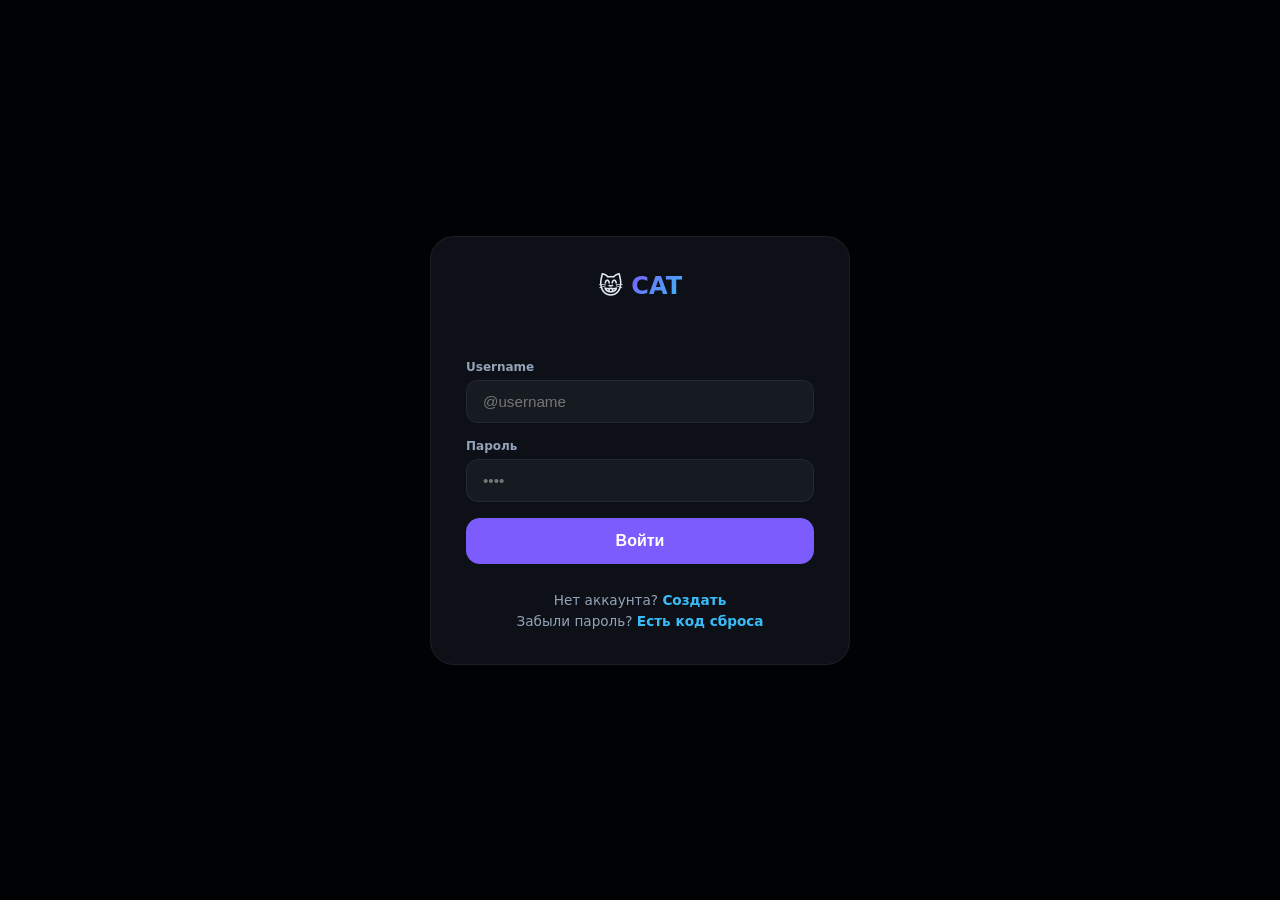
==== commit a97cc97f: "исправления и доработки" ====
--- a/templates/index.html
+++ b/templates/index.html
@@ -26,13 +26,16 @@
         .icon-btn:hover { background: var(--primary); border-color: var(--primary); }
         .badge-count { position: absolute; top: -6px; right: -6px; background: var(--danger); color: white; font-size: 0.6rem; width: 18px; height: 18px; border-radius: 50%; display: flex; align-items: center; justify-content: center; font-weight: bold; display: none; }
         .badge-count.show { display: flex; }
-        .folder-tabs { display: flex; gap: 4px; padding: 8px 12px; overflow-x: auto; scrollbar-width: none; border-bottom: 1px solid var(--border); flex-shrink: 0; }
-        .folder-tabs::-webkit-scrollbar { display: none; }
-        .folder-tab { padding: 5px 12px; border-radius: 10px; font-size: 0.8rem; font-weight: 600; cursor: pointer; white-space: nowrap; color: var(--text-secondary); background: var(--surface); border: 1px solid var(--border); transition: 0.2s; }
-        .folder-tab:hover { color: var(--text); border-color: var(--primary); }
-        .folder-tab.active { background: var(--primary); color: white; border-color: var(--primary); }
-        .folder-tab-add { padding: 5px 8px; border-radius: 10px; font-size: 0.9rem; cursor: pointer; color: var(--text-secondary); background: transparent; border: 1px dashed var(--border); transition: 0.2s; flex-shrink: 0; }
-        .folder-tab-add:hover { color: var(--primary); border-color: var(--primary); }
+        .sidebar-body { display: flex; flex: 1; min-height: 0; }
+        .folder-panel { width: 60px; background: var(--bg); border-right: 1px solid var(--border); display: flex; flex-direction: column; align-items: center; gap: 4px; padding: 8px 4px; overflow-y: auto; flex-shrink: 0; }
+        .folder-panel::-webkit-scrollbar { width: 2px; }
+        .folder-panel::-webkit-scrollbar-thumb { background: var(--border); border-radius: 1px; }
+        .folder-pnl-item { width: 44px; height: 44px; border-radius: 12px; display: flex; flex-direction: column; align-items: center; justify-content: center; font-size: 1.1rem; cursor: pointer; transition: 0.2s; color: var(--text-secondary); background: transparent; border: none; flex-shrink: 0; gap: 0; }
+        .folder-pnl-item:hover { background: var(--surface); }
+        .folder-pnl-item.active { background: var(--primary); color: white; }
+        .folder-pnl-item-label { font-size: 0.55rem; font-weight: 600; line-height: 1; max-width: 40px; overflow: hidden; text-overflow: ellipsis; white-space: nowrap; text-align: center; }
+        .folder-pnl-add { width: 44px; height: 44px; border-radius: 12px; display: flex; align-items: center; justify-content: center; font-size: 1.2rem; cursor: pointer; color: var(--text-secondary); background: transparent; border: 1px dashed var(--border); transition: 0.2s; flex-shrink: 0; margin-top: 4px; }
+        .folder-pnl-add:hover { color: var(--primary); border-color: var(--primary); }
         .sidebar-nav { flex: 1; overflow-y: auto; padding: 15px; }
         .section-label { font-size: 0.65rem; font-weight: 700; text-transform: uppercase; letter-spacing: 2px; color: var(--text-secondary); padding: 15px 12px 8px; }
         .chat-item, .friend-item { display: flex; align-items: center; gap: 12px; padding: 10px 12px; border-radius: 12px; cursor: pointer; transition: 0.2s; color: var(--text-secondary); font-size: 0.9rem; }
@@ -536,7 +539,11 @@
             font-size: 0.85rem;
             margin-top: 2px;
         }
-    </style>
+    
+        .dropdown-item { display:flex; align-items:center; gap:10px; padding:10px 14px; border-radius:8px; cursor:pointer; transition:0.15s; font-size:0.9rem; }
+        .dropdown-item:hover { background:rgba(255,255,255,0.06); }
+        .dropdown-icon { font-size:1.1rem; width:24px; text-align:center; }
+</style>
 </head>
 <body>
 
@@ -550,6 +557,7 @@
             <div class="input-group"><label>Пароль</label><input type="password" id="loginPass" placeholder="••••" autocomplete="current-password"></div>
             <button class="btn btn-primary" onclick="handleLogin()">Войти</button>
             <div class="modal-switch">Нет аккаунта? <a onclick="switchAuth('register')">Создать</a></div>
+            <div class="modal-switch" style="margin-top:5px;">Забыли пароль? <a onclick="switchAuth('reset')">Есть код сброса</a></div>
         </div>
         <div id="registerForm" style="display:none;">
             <div class="input-group"><label>Username</label><input type="text" id="regUser" placeholder="@username" value="@" oninput="if(!this.value.startsWith('@')) this.value = '@' + this.value.replace(/@/g, '');" autocomplete="username"></div>
@@ -560,6 +568,25 @@
             <button class="btn btn-primary" onclick="handleRegister()">Зарегистрироваться</button>
             <div class="modal-switch">Уже есть аккаунт? <a onclick="switchAuth('login')">Войти</a></div>
         </div>
+        <div id="resetCodeForm" style="display:none;">
+            <p style="color:#e2e8f0;font-size:0.85rem;margin:10px 0;">Введите код сброса, полученный от администрации:</p>
+            <div class="input-group"><label>Код сброса</label><input type="text" id="resetCodeInput" placeholder="XXXX-XXXX" style="text-transform:uppercase;font-family:monospace;letter-spacing:2px;" autocomplete="off"></div>
+            <div id="resetError" class="error-text"></div>
+            <button class="btn btn-primary" onclick="handleResetCode()">Войти по коду</button>
+            <div class="modal-switch"><a onclick="switchAuth('login')">Назад к входу</a></div>
+        </div>
+    </div>
+</div>
+
+<!-- Force Password Change Modal -->
+<div id="forcePasswordOverlay" class="modal-overlay">
+    <div class="modal">
+        <h2>🔒 Смена пароля</h2>
+        <p style="color:#e2e8f0;font-size:0.85rem;margin:10px 0;">Ваш пароль был сброшен. Пожалуйста, установите новый пароль для входа.</p>
+        <div id="fpError" class="error-text"></div>
+        <div class="input-group"><label>Новый пароль</label><input type="password" id="fpPass" placeholder="минимум 4 символа" autocomplete="new-password"></div>
+        <div class="input-group"><label>Повторите пароль</label><input type="password" id="fpPass2" placeholder="повторите пароль" autocomplete="new-password"></div>
+        <button class="btn btn-primary" onclick="handleForcePasswordChange()">Сохранить</button>
     </div>
 </div>
 
@@ -694,21 +721,23 @@
             <div class="header-btns">
                 <div class="icon-btn" onclick="toggleNotifPanel()">🔔<span class="badge-count" id="notifBadge"></span></div>
                 <div class="icon-btn" onclick="openFriendModal()">+</div>
+                <div class="icon-btn" onclick="showCreateMenu()" title="Создать">✏️</div>
                 <div class="icon-btn" onclick="openModal('profileOverlay'); loadProfile();">👤</div>
             </div>
         </div>
-        <div class="folder-tabs" id="folderTabs"></div>
+        <div class="sidebar-body">
+        <div class="folder-panel" id="folderPanel"></div>
         <div class="sidebar-nav">
-            <div class="section-label">💬 Каналы</div>
             <div id="roomList"></div>
-            <div class="section-label">👥 Друзья</div>
-            <div id="friendList"></div>
-            <div class="section-label">👥 Группы</div>
-            <div class="chat-item" onclick="showCreateGroup()" title="Создать группу" style="cursor:pointer;">
+            <div id="sep1" style="border-top:1px solid var(--border);margin:4px 0;display:none;"></div>
+            <div id="createGroupItem" class="chat-item" onclick="showCreateGroup()" title="Создать группу" style="cursor:pointer;">
                 <div class="chat-avatar" style="background:var(--primary);color:white;">+</div>
                 <span style="color:var(--primary);font-weight:600;">Создать группу</span>
             </div>
             <div id="groupList"></div>
+            <div id="sep2" style="border-top:1px solid var(--border);margin:4px 0;display:none;"></div>
+            <div id="friendList"></div>
+        </div>
         </div>
         <div class="profile-mini" onclick="openModal('profileOverlay'); loadProfile();">
             <img id="myAvatar" class="avatar-mini" src="" alt="Аватар">
@@ -723,10 +752,19 @@
         <div class="chat-header">
             <span class="back-btn" onclick="goBack()">←</span>
             <span id="chatHeader">CAT</span>
-            <span id="groupActions" style="display:none;margin-left:auto;gap:8px;">
-                <button class="icon-btn" id="groupMembersBtn" onclick="showGroupMembers()" title="Участники">👥</button>
-                <button class="icon-btn" id="groupAddBtn" onclick="showGroupAdd()" title="Добавить">➕</button>
-                <button class="icon-btn" id="groupLeaveBtn" onclick="leaveCurrentGroup()" title="Покинуть группу">🚪</button>
+            <span id="groupActions" style="display:none;margin-left:auto;position:relative;">
+                <button class="icon-btn" id="groupMenuBtn" onclick="toggleGroupMenu()" title="Действия">⋮</button>
+                <div id="groupDropdown" class="dropdown-menu" style="display:none;position:absolute;top:100%;right:0;background:var(--surface);border:1px solid var(--border);border-radius:12px;padding:6px;min-width:200px;z-index:100;box-shadow:0 8px 24px rgba(0,0,0,0.4);">
+                    <div class="dropdown-item" onclick="showGroupMembers(); closeGroupMenu();">
+                        <span class="dropdown-icon">ℹ️</span> Информация
+                    </div>
+                    <div class="dropdown-item" onclick="showGroupAdd(); closeGroupMenu();">
+                        <span class="dropdown-icon">➕</span> Добавить участника
+                    </div>
+                    <div class="dropdown-item" onclick="showEditGroup(); closeGroupMenu();">
+                        <span class="dropdown-icon">✏️</span> Редактировать
+                    </div>
+                </div>
             </span>
         </div>
         <div id="messages">
@@ -818,6 +856,15 @@
 }
 
 function switchAuth(mode) {
+    document.getElementById('authError').textContent = '';
+    document.getElementById('regError').textContent = '';
+    document.getElementById('resetError').textContent = '';
+    if (mode === 'reset') {
+        document.getElementById('loginForm').style.display = 'none';
+        document.getElementById('registerForm').style.display = 'none';
+        document.getElementById('resetCodeForm').style.display = 'block';
+        return;
+    }
     document.getElementById('loginForm').style.display = mode === 'login' ? 'block' : 'none';
     document.getElementById('registerForm').style.display = mode === 'register' ? 'block' : 'none';
     document.getElementById('authError').textContent = '';
@@ -897,6 +944,32 @@
     socket.emit('auth', { action: 'login', username: u, password: p });
 }
 
+function handleResetCode() {
+    const code = document.getElementById('resetCodeInput').value.trim().toUpperCase();
+    document.getElementById('resetError').textContent = '';
+    if (!code) {
+        document.getElementById('resetError').textContent = 'Введите код сброса';
+        return;
+    }
+    socket.emit('reset_login', { code: code });
+}
+
+function handleForcePasswordChange() {
+    if (!myData) return;
+    const p = document.getElementById('fpPass').value;
+    const p2 = document.getElementById('fpPass2').value;
+    document.getElementById('fpError').textContent = '';
+    if (!p || p.length < 4) {
+        document.getElementById('fpError').textContent = 'Пароль: минимум 4 символа';
+        return;
+    }
+    if (p !== p2) {
+        document.getElementById('fpError').textContent = 'Пароли не совпадают';
+        return;
+    }
+    socket.emit('force_change_password', { username: myData.username, password: p, password2: p2 });
+}
+
 function handleRegister() {
     const u = document.getElementById('regUser').value.trim();
     const n = document.getElementById('regName').value.trim();
@@ -928,6 +1001,26 @@
         myData = data.user;
         notifications = myData.notifications || [];
         const isLogin = document.getElementById('authOverlay').classList.contains('active');
+        if (data.password_changed) {
+            document.getElementById('forcePasswordOverlay').classList.remove('active');
+            localStorage.setItem('cat_user', myData.username);
+            const pw = document.getElementById('fpPass').value || '';
+            if (pw) sessionStorage.setItem('cat_pass', pw);
+            document.getElementById('mainApp').style.display = 'flex';
+            updateMyInfo();
+            updateBadge();
+            updateFriendList();
+            updateRoomList();
+            loadFolders();
+            updateFolderPanel();
+            socket.emit('get_groups', { username: myData.username });
+            return;
+        }
+        if (data.must_change_password) {
+            document.getElementById('authOverlay').classList.remove('active');
+            document.getElementById('forcePasswordOverlay').classList.add('active');
+            return;
+        }
         if (isLogin) {
             localStorage.setItem('cat_user', myData.username);
             const pw = document.getElementById('loginPass').value || document.getElementById('regPass').value || savedPass || '';
@@ -948,11 +1041,13 @@
         updateFriendList();
         if (isLogin) updateRoomList();
         loadFolders();
-        updateFolderTabs();
+        updateFolderPanel();
         socket.emit('get_groups', { username: myData.username });
     } else {
         if (document.getElementById('registerForm').style.display === 'block') {
             document.getElementById('regError').textContent = data.error;
+        } else if (document.getElementById('resetCodeForm').style.display === 'block') {
+            document.getElementById('resetError').textContent = data.error;
         } else {
             document.getElementById('authError').textContent = data.error;
         }
@@ -1086,12 +1181,13 @@
         socket.emit('check_status', { username: u });
     });
 
-    if (l.children.length === 0) {
+    if (l.children.length === 0 && !hasFolderFilter) {
         const empty = document.createElement('div');
         empty.style.cssText = 'padding:10px;color:var(--text-secondary);font-size:0.8rem;';
         empty.textContent = 'Нет друзей';
         l.appendChild(empty);
     }
+    toggleSections();
 }
 
 function openFriendModal() {
@@ -1185,20 +1281,42 @@
     } catch(e) {}
 }
 
-function updateFolderTabs() {
-    const tabs = document.getElementById('folderTabs');
-    if (!tabs) return;
-    let html = '<div class="folder-tab' + (activeFolder === 'all' ? ' active' : '') + '" onclick="switchFolder(\'all\')">📋 Все</div>';
+const SYSTEM_FOLDERS = {
+    'all': { name: '📋 Все' },
+    'channels': { name: '💬 Каналы' },
+    'friends': { name: '👥 Друзья' },
+    'groups': { name: '👥 Группы' }
+};
+
+function updateFolderPanel() {
+    const panel = document.getElementById('folderPanel');
+    if (!panel) return;
+    let html = '';
+    Object.keys(SYSTEM_FOLDERS).forEach(function(fid) {
+        var active = activeFolder === fid ? ' active' : '';
+        var label = SYSTEM_FOLDERS[fid].name;
+        var icon = label.split(' ')[0];
+        var text = label.split(' ')[1] || '';
+        html += '<div class="folder-pnl-item' + active + '" onclick="switchFolder(\'' + fid + '\')" title="' + label + '">' +
+            '<span>' + icon + '</span>' +
+            '<span class="folder-pnl-item-label">' + text + '</span></div>';
+    });
     Object.keys(folders).forEach(function(fid) {
-        html += '<div class="folder-tab' + (activeFolder === fid ? ' active' : '') + '" onclick="switchFolder(\'' + fid + '\')">' + escapeHtml(folders[fid].name) + '</div>';
-    });
-    html += '<div class="folder-tab-add" onclick="showFolderManager()" title="Управлять папками">+</div>';
-    tabs.innerHTML = html;
+        var active = activeFolder === fid ? ' active' : '';
+        var fname = folders[fid].name;
+        var icon = fname.match(/^(\p{Emoji}|.)/u) ? fname.match(/^(\p{Emoji}|.)/u)[1] : '📁';
+        var text = fname.replace(/^\p{Emoji}\s*/u, '').substring(0, 6);
+        html += '<div class="folder-pnl-item' + active + '" onclick="switchFolder(\'' + fid + '\')" title="' + escapeHtml(fname) + '">' +
+            '<span>' + icon + '</span>' +
+            '<span class="folder-pnl-item-label">' + escapeHtml(text) + '</span></div>';
+    });
+    html += '<div class="folder-pnl-add" onclick="showFolderManager()" title="Управлять папками">+</div>';
+    panel.innerHTML = html;
 }
 
 function switchFolder(fid) {
     activeFolder = fid;
-    updateFolderTabs();
+    updateFolderPanel();
     updateRoomList();
     updateFriendList();
     updateGroupList();
@@ -1206,6 +1324,15 @@
 
 function isInFolder(roomKey) {
     if (activeFolder === 'all') return true;
+    if (activeFolder === 'channels') {
+        return roomKey === 'Общий' || roomKey === 'Новости';
+    }
+    if (activeFolder === 'friends') {
+        return roomKey.startsWith('dm_');
+    }
+    if (activeFolder === 'groups') {
+        return roomKey.startsWith('group_');
+    }
     const folder = folders[activeFolder];
     if (!folder) return false;
     return folder.chats && folder.chats.indexOf(roomKey) !== -1;
@@ -1251,7 +1378,7 @@
         var fid = 'folder_' + Date.now();
         folders[fid] = { id: fid, name: name, chats: [] };
         saveFolders();
-        updateFolderTabs();
+        updateFolderPanel();
         document.querySelector('.modal-overlay.active')?.remove();
         showFolderManager();
     });
@@ -1261,16 +1388,29 @@
 }
 
 function deleteFolder(fid) {
-    if (!confirm('Удалить папку "' + folders[fid].name + '"? Чаты останутся.')) return;
-    delete folders[fid];
-    saveFolders();
-    if (activeFolder === fid) { activeFolder = 'all'; }
-    updateFolderTabs();
-    updateRoomList();
-    updateFriendList();
-    updateGroupList();
+    var fname = folders[fid].name;
     document.querySelector('.modal-overlay.active')?.remove();
-    showFolderManager();
+    var html = '<h3 style="text-align:center;margin:0 0 15px;">Удалить папку?</h3>' +
+        '<p style="text-align:center;color:var(--text-secondary);margin:0 0 15px;">«' + escapeHtml(fname) + '»<br>Чаты останутся в общем списке</p>' +
+        '<div style="display:flex;gap:8px;">' +
+        '<button class="btn-secondary" onclick="this.closest(\'.modal-overlay\').remove()" style="flex:1;padding:10px;border-radius:10px;border:1px solid var(--border);background:transparent;color:var(--text);font-weight:600;cursor:pointer;">Отмена</button>' +
+        '<button class="btn btn-danger" id="deleteFolderConfirmBtn" style="flex:1;padding:10px;border-radius:10px;background:var(--danger);color:white;border:none;">Удалить</button></div>';
+    var modal = document.createElement('div');
+    modal.className = 'modal-overlay active';
+    modal.style.position = 'fixed';
+    modal.innerHTML = '<div class="modal" style="max-width:320px;padding:20px;">' + html + '</div>';
+    document.body.appendChild(modal);
+    document.getElementById('deleteFolderConfirmBtn').addEventListener('click', function() {
+        delete folders[fid];
+        saveFolders();
+        if (activeFolder === fid) { activeFolder = 'all'; }
+        updateFolderPanel();
+        updateRoomList();
+        updateFriendList();
+        updateGroupList();
+        document.querySelector('.modal-overlay.active')?.remove();
+        showFolderManager();
+    });
 }
 
 function addChatsToFolder(fid) {
@@ -1320,6 +1460,7 @@
 }
 
 function toggleChatInFolder(fid, chatKey, add) {
+    if (fid in SYSTEM_FOLDERS) return;
     const folder = folders[fid];
     if (!folder) return;
     if (add) {
@@ -1336,7 +1477,7 @@
 }
 
 function addCurrentRoomToFolder(e) {
-    if (!currentRoom || activeFolder === 'all') return;
+    if (!currentRoom || activeFolder === 'all' || activeFolder in SYSTEM_FOLDERS) return;
     const folder = folders[activeFolder];
     if (!folder || !currentRoom) return;
     const idx = folder.chats.indexOf(currentRoom);
@@ -1346,6 +1487,28 @@
         showToast('Чат добавлен в папку', 'success');
     }
 }
+
+function toggleSections() {
+    var hasChannels = document.getElementById('roomList').children.length > 0;
+    var hasGroups = document.getElementById('groupList').children.length > 0 || document.querySelector('#groupList .chat-item');
+    var hasFriends = document.getElementById('friendList').children.length > 0;
+    var createGrp = document.getElementById('createGroupItem');
+    var sep1 = document.getElementById('sep1');
+    var sep2 = document.getElementById('sep2');
+    if (hasChannels && (hasGroups)) { sep1.style.display = 'block'; } else { sep1.style.display = 'none'; }
+    if ((hasGroups) && hasFriends) { sep2.style.display = 'block'; } else { sep2.style.display = 'none'; }
+    createGrp.style.display = 'none';
+}
+
+setTimeout(function() {
+    var fp = document.getElementById('folderPanel');
+    if (fp) {
+        fp.addEventListener('wheel', function(e) {
+            this.scrollTop += e.deltaY;
+            e.preventDefault();
+        }, { passive: false });
+    }
+}, 100);
 
 // ========== КОМНАТЫ ==========
 function updateRoomList() {
@@ -1365,6 +1528,7 @@
             '<span class="unread-badge" id="unread_' + r.key + '"></span>';
         list.appendChild(div);
     });
+    toggleSections();
 }
 
 // ========== ГРУППЫ ==========
@@ -1376,10 +1540,6 @@
         const tb = groupActivity[b[0]] || 0;
         return tb - ta;
     });
-    if (entries.length === 0) {
-        list.innerHTML = '<div style="padding:8px 12px;color:var(--text-secondary);font-size:0.8rem;">Нет групп</div>';
-        return;
-    }
     var hasFolderFilter = activeFolder !== 'all';
     entries.forEach(function([gid, g]) {
         if (hasFolderFilter && !isInFolder(gid)) return;
@@ -1387,17 +1547,114 @@
         div.className = 'chat-item';
         div.setAttribute('data-room', gid);
         div.onclick = function() { switchRoom(gid); };
-        div.innerHTML = '<div class="chat-avatar">👥</div><span>' + escapeHtml(g.name) + '</span>' +
+        div.innerHTML = '<div class="chat-avatar"><img src="' + safeAvatarUrl(g.avatar, g.name) + '" style="width:32px;height:32px;border-radius:50%;object-fit:cover;"></div><span>' + escapeHtml(g.name) + '</span>' +
             '<span class="unread-badge" id="unread_' + gid + '"></span>';
         list.appendChild(div);
     });
+    toggleSections();
+}
+
+function showCreateMenu() {
+    var o = document.getElementById('createMenuOverlay');
+    if (o) { o.remove(); return; }
+    var m = document.createElement('div');
+    m.id = 'createMenuOverlay';
+    m.className = 'modal-overlay active';
+    m.style.position = 'fixed';
+    m.style.zIndex = '2000';
+    m.innerHTML = '<div class="modal" style="max-width:280px;padding:15px;text-align:center;">' +
+        '<h3 style="margin-bottom:15px;">✏️ Создать</h3>' +
+        '<button class="btn btn-primary" id="createMenuGroupBtn" style="width:100%;margin-bottom:8px;">👥 Группу</button>' +
+        '<button class="btn btn-secondary" id="createMenuChannelBtn" style="width:100%;margin-bottom:8px;">📺 Канал</button>' +
+        '<button class="btn btn-secondary" id="createMenuCancelBtn" style="width:100%;">Отмена</button></div>';
+    document.body.appendChild(m);
+    document.getElementById('createMenuGroupBtn').onclick = function() { m.remove(); showCreateGroup(); };
+    document.getElementById('createMenuChannelBtn').onclick = function() { m.remove(); showToast('📺 Функция в разработке', 'info'); };
+    document.getElementById('createMenuCancelBtn').onclick = function() { m.remove(); };
+    m.onclick = function(e) { if (e.target === m) m.remove(); };
 }
 
 function showCreateGroup() {
-    const name = prompt('Название новой группы:');
-    if (name && name.trim()) {
-        socket.emit('create_group', { username: myData.username, name: name.trim() });
-    }
+    var html = '<h3 style="text-align:center;margin:0 0 15px;">👥 Новая группа</h3>' +
+        '<input type="text" id="groupNameInput" placeholder="Название группы" maxlength="50" style="width:100%;padding:10px;border-radius:8px;border:1px solid var(--border);background:var(--bg);color:var(--text);font-size:1rem;box-sizing:border-box;outline:none;" autofocus>' +
+        '<div style="display:flex;gap:8px;margin-top:15px;">' +
+        '<button class="btn-secondary" onclick="this.closest(\'.modal-overlay\').remove()" style="flex:1;padding:10px;border-radius:10px;border:1px solid var(--border);background:transparent;color:var(--text);font-weight:600;cursor:pointer;">Отмена</button>' +
+        '<button class="btn btn-primary" id="createGroupConfirmBtn" style="flex:1;padding:10px;border-radius:10px;">Создать</button></div>';
+    var modal = document.createElement('div');
+    modal.className = 'modal-overlay active';
+    modal.style.position = 'fixed';
+    modal.innerHTML = '<div class="modal" style="max-width:320px;padding:20px;">' + html + '</div>';
+    document.body.appendChild(modal);
+    document.getElementById('groupNameInput').focus();
+    document.getElementById('createGroupConfirmBtn').addEventListener('click', function() {
+        var name = document.getElementById('groupNameInput').value.trim();
+        if (!name) { showToast('Введите название', 'error'); return; }
+        socket.emit('create_group', { username: myData.username, name: name });
+        document.querySelector('.modal-overlay.active')?.remove();
+    });
+    document.getElementById('groupNameInput').addEventListener('keydown', function(e) {
+        if (e.key === 'Enter') { document.getElementById('createGroupConfirmBtn').click(); }
+    });
+}
+
+
+function toggleGroupMenu() {
+    var dd = document.getElementById('groupDropdown');
+    if (!dd) return;
+    var isOpen = dd.style.display === 'block';
+    dd.style.display = isOpen ? 'none' : 'block';
+    if (!isOpen) {
+        var close = function(e) {
+            if (!dd.contains(e.target) && e.target.id !== 'groupMenuBtn') {
+                dd.style.display = 'none';
+                document.removeEventListener('click', close);
+            }
+        };
+        setTimeout(function() { document.addEventListener('click', close); }, 10);
+    }
+}
+
+function closeGroupMenu() {
+    var dd = document.getElementById('groupDropdown');
+    if (dd) dd.style.display = 'none';
+}
+
+function showEditGroup() {
+    var gid = currentGroupId;
+    var g = groupsData[currentRoom];
+    if (!g) return;
+    var o = document.getElementById('editGroupOverlay');
+    if (o) o.remove();
+    var m = document.createElement('div');
+    m.id = 'editGroupOverlay';
+    m.className = 'modal-overlay active';
+    m.style.position = 'fixed';
+    m.style.zIndex = '2000';
+    m.innerHTML = '<div class="modal" style="max-width:350px;padding:20px;text-align:center;">' +
+        '<h3 style="margin-bottom:15px;">✏️ Редактировать группу</h3>' +
+        '<div class="input-group"><label>Название</label><input type="text" id="editGroupNameInput" value="' + escapeHtml(g.name) + '" maxlength="50" style="width:100%;padding:10px;border-radius:8px;border:1px solid var(--border);background:var(--bg);color:var(--text);font-size:1rem;box-sizing:border-box;outline:none;"></div>' +
+        '<div class="input-group"><label>Аватар (URL)</label><input type="text" id="editGroupAvatarInput" value="' + (g.avatar || '') + '" placeholder="https://..." style="width:100%;padding:10px;border-radius:8px;border:1px solid var(--border);background:var(--bg);color:var(--text);font-size:1rem;box-sizing:border-box;outline:none;"></div>' +
+        '<img id="editGroupAvatarPreview" src="' + safeAvatarUrl(g.avatar, g.name) + '" style="width:80px;height:80px;border-radius:50%;object-fit:cover;margin:10px auto;display:block;">' +
+        '<div style="display:flex;gap:8px;margin-top:10px;">' +
+        '<button class="btn btn-primary" id="editGroupSaveBtn" style="flex:1;">💾 Сохранить</button>' +
+        '<button class="btn btn-secondary" id="editGroupCancelBtn" style="flex:1;">Отмена</button></div></div>';
+    document.body.appendChild(m);
+    document.getElementById('editGroupNameInput').focus();
+    document.getElementById('editGroupNameInput').addEventListener('input', function() {
+        document.getElementById('editGroupAvatarPreview').src = safeAvatarUrl(document.getElementById('editGroupAvatarInput').value, this.value || g.name);
+    });
+    document.getElementById('editGroupAvatarInput').addEventListener('input', function() {
+        document.getElementById('editGroupAvatarPreview').src = safeAvatarUrl(this.value, document.getElementById('editGroupNameInput').value || g.name);
+    });
+    document.getElementById('editGroupSaveBtn').onclick = function() {
+        var name = document.getElementById('editGroupNameInput').value.trim();
+        var avatar = document.getElementById('editGroupAvatarInput').value.trim();
+        if (!name) { showToast('Введите название группы', 'error'); return; }
+        socket.emit('update_group', { username: myData.username, group_id: gid, name: name, avatar: avatar || '' });
+        m.remove();
+    };
+    document.getElementById('editGroupCancelBtn').onclick = function() { m.remove(); };
+    m.onclick = function(e) { if (e.target === m) m.remove(); };
 }
 
 function showGroupAdd() {
@@ -1442,8 +1699,21 @@
 
 function leaveCurrentGroup() {
     if (!currentGroupId) return;
-    if (!confirm('Покинуть группу?')) return;
-    socket.emit('leave_group', { username: myData.username, group_id: currentGroupId });
+    var gname = groupsData[currentGroupId] ? groupsData[currentGroupId].name : 'эту группу';
+    var html = '<h3 style="text-align:center;margin:0 0 15px;">Покинуть группу?</h3>' +
+        '<p style="text-align:center;color:var(--text-secondary);margin:0 0 15px;">«' + escapeHtml(gname) + '»</p>' +
+        '<div style="display:flex;gap:8px;">' +
+        '<button class="btn-secondary" onclick="this.closest(\'.modal-overlay\').remove()" style="flex:1;padding:10px;border-radius:10px;border:1px solid var(--border);background:transparent;color:var(--text);font-weight:600;cursor:pointer;">Остаться</button>' +
+        '<button class="btn btn-danger" id="leaveGroupConfirmBtn" style="flex:1;padding:10px;border-radius:10px;background:var(--danger);color:white;border:none;">Выйти</button></div>';
+    var modal = document.createElement('div');
+    modal.className = 'modal-overlay active';
+    modal.style.position = 'fixed';
+    modal.innerHTML = '<div class="modal" style="max-width:320px;padding:20px;">' + html + '</div>';
+    document.body.appendChild(modal);
+    document.getElementById('leaveGroupConfirmBtn').addEventListener('click', function() {
+        socket.emit('leave_group', { username: myData.username, group_id: currentGroupId });
+        document.querySelector('.modal-overlay.active')?.remove();
+    });
 }
 
 function escapeHtml(s) {
@@ -1964,6 +2234,9 @@
 socket.on('group_updated', function(group) {
     groupsData[group.id] = group;
     updateGroupList();
+    if (currentRoom === group.id) {
+        document.getElementById('chatHeader').textContent = group.name;
+    }
 });
 
 socket.on('group_left', function(data) {
@@ -1987,7 +2260,9 @@
     if (!data || data.group_id !== currentGroupId) return;
     const group = groupsData[data.group_id];
     if (!group) return;
-    let html = '<h3 style="text-align:center;margin:0 0 15px;">👥 ' + escapeHtml(group.name) + '</h3>';
+    let avatarUrl = safeAvatarUrl(group.avatar, group.name);
+    let html = '<div style="text-align:center;margin:0 0 10px;"><img src="' + avatarUrl + '" style="width:64px;height:64px;border-radius:50%;object-fit:cover;display:inline-block;"></div>';
+    html += '<h3 style="text-align:center;margin:0 0 15px;">👥 ' + escapeHtml(group.name) + '</h3>';
     html += '<div style="max-height:300px;overflow-y:auto;">';
     data.members.forEach(function(m) {
         const online = m.online ? '🟢' : '⚫';
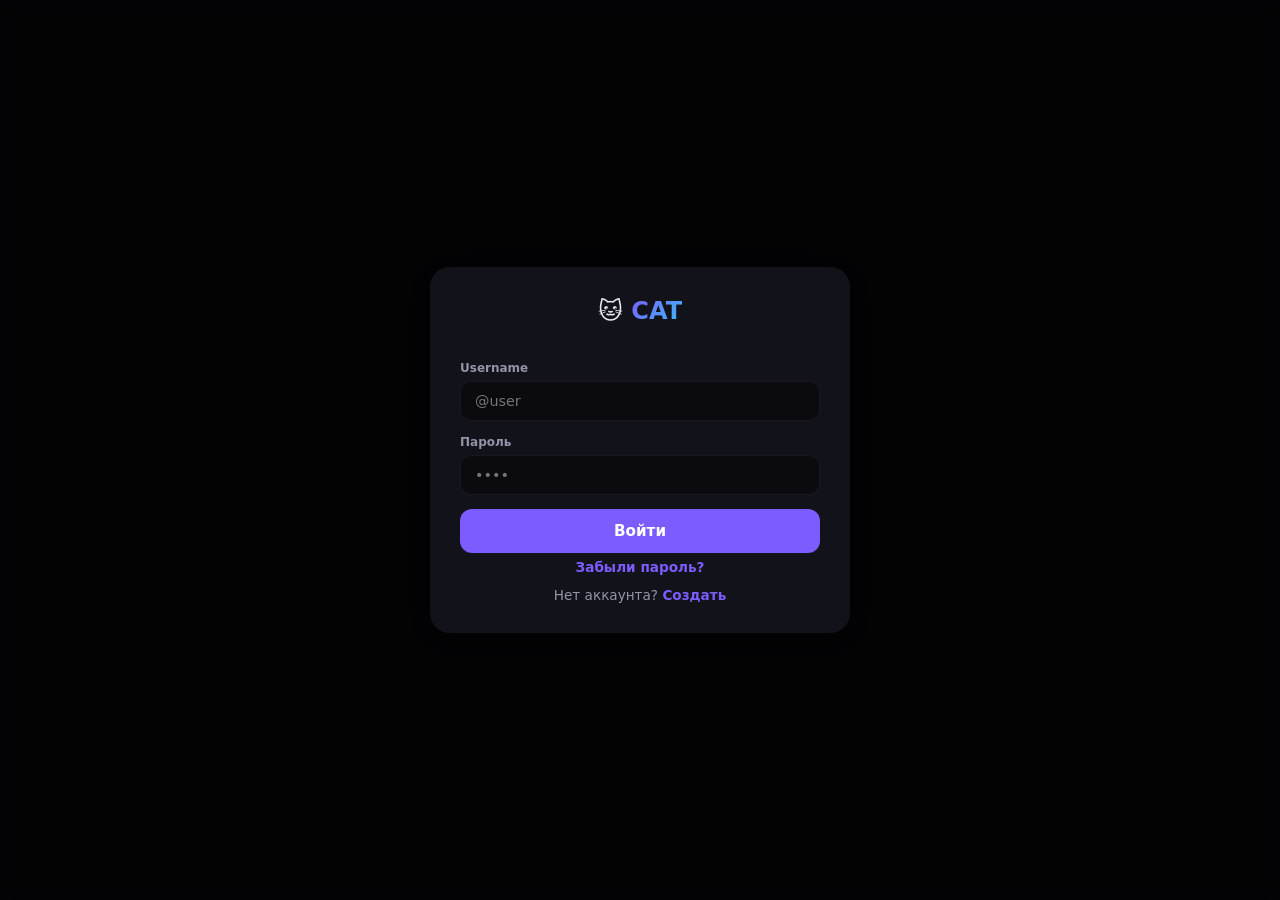
==== commit 052fa74c: "Fix: avatar upload (nginx config), admin badge, profile close button, message hover delete, friend a" ====
--- a/templates/index.html
+++ b/templates/index.html
@@ -1,2684 +1,1263 @@
 <!DOCTYPE html>
 <html lang="ru">
 <head>
-    <meta charset="UTF-8">
-    <meta name="viewport" content="width=device-width, initial-scale=1.0, maximum-scale=1.0, user-scalable=no, viewport-fit=cover">
-    <meta name="apple-mobile-web-app-capable" content="yes">
-    <meta name="apple-mobile-web-app-status-bar-style" content="black-translucent">
-    <meta name="apple-mobile-web-app-title" content="CAT">
-    <meta name="mobile-web-app-capable" content="yes">
-    <meta name="theme-color" content="#090c12">
-    <link rel="manifest" href="/static/manifest.json">
-    <link rel="apple-touch-icon" href="https://api.dicebear.com/7.x/bottts-neutral/svg?seed=cat">
-    <title>CAT</title>
-    <script src="https://cdn.socket.io/4.7.5/socket.io.min.js"></script>
-    <style>
-        /* ========== ОСНОВНЫЕ СТИЛИ ========== */
-        :root { --bg: #0d1117; --surface: #161b22; --primary: #7c5cfc; --primary-dark: #6a48e0; --accent: #38bdf8; --text: #e2e8f0; --text-secondary: #94a3b8; --border: rgba(255,255,255,0.06); --danger: #ef4444; --success: #10b981; }
-        * { margin:0; padding:0; box-sizing:border-box; }
-        body { background: #090c12; color: var(--text); font-family: 'Segoe UI', system-ui, sans-serif; height: 100vh; overflow: hidden; }
-        .app-container { display: flex; height: 100vh; }
-        .sidebar { width: 320px; background: var(--bg); border-right: 1px solid var(--border); display: flex; flex-direction: column; flex-shrink: 0; z-index: 10; }
-        .sidebar-header { padding: 20px; display: flex; justify-content: space-between; align-items: center; border-bottom: 1px solid var(--border); }
-        .logo { font-size: 1.5rem; font-weight: 900; background: linear-gradient(135deg, var(--primary), var(--accent)); -webkit-background-clip: text; -webkit-text-fill-color: transparent; }
-        .header-btns { display: flex; gap: 8px; }
-        .icon-btn { width: 38px; height: 38px; border-radius: 12px; border: 1px solid var(--border); background: var(--surface); color: var(--text); cursor: pointer; font-size: 1.2rem; display: flex; align-items: center; justify-content: center; transition: 0.2s; position: relative; }
-        .icon-btn:hover { background: var(--primary); border-color: var(--primary); }
-        .badge-count { position: absolute; top: -6px; right: -6px; background: var(--danger); color: white; font-size: 0.6rem; width: 18px; height: 18px; border-radius: 50%; display: flex; align-items: center; justify-content: center; font-weight: bold; display: none; }
-        .badge-count.show { display: flex; }
-        .sidebar-body { display: flex; flex: 1; min-height: 0; }
-        .folder-panel { width: 60px; background: var(--bg); border-right: 1px solid var(--border); display: flex; flex-direction: column; align-items: center; gap: 4px; padding: 8px 4px; overflow-y: auto; flex-shrink: 0; }
-        .folder-panel::-webkit-scrollbar { width: 2px; }
-        .folder-panel::-webkit-scrollbar-thumb { background: var(--border); border-radius: 1px; }
-        .folder-pnl-item { width: 44px; height: 44px; border-radius: 12px; display: flex; flex-direction: column; align-items: center; justify-content: center; font-size: 1.1rem; cursor: pointer; transition: 0.2s; color: var(--text-secondary); background: transparent; border: none; flex-shrink: 0; gap: 0; }
-        .folder-pnl-item:hover { background: var(--surface); }
-        .folder-pnl-item.active { background: var(--primary); color: white; }
-        .folder-pnl-item-label { font-size: 0.55rem; font-weight: 600; line-height: 1; max-width: 40px; overflow: hidden; text-overflow: ellipsis; white-space: nowrap; text-align: center; }
-        .folder-pnl-add { width: 44px; height: 44px; border-radius: 12px; display: flex; align-items: center; justify-content: center; font-size: 1.2rem; cursor: pointer; color: var(--text-secondary); background: transparent; border: 1px dashed var(--border); transition: 0.2s; flex-shrink: 0; margin-top: 4px; }
-        .folder-pnl-add:hover { color: var(--primary); border-color: var(--primary); }
-        .sidebar-nav { flex: 1; overflow-y: auto; padding: 15px; }
-        .section-label { font-size: 0.65rem; font-weight: 700; text-transform: uppercase; letter-spacing: 2px; color: var(--text-secondary); padding: 15px 12px 8px; }
-        .chat-item, .friend-item { display: flex; align-items: center; gap: 12px; padding: 10px 12px; border-radius: 12px; cursor: pointer; transition: 0.2s; color: var(--text-secondary); font-size: 0.9rem; }
-        .chat-item:hover, .friend-item:hover { background: var(--surface); color: var(--text); }
-        .chat-item.active { background: rgba(124,92,252,0.15); color: var(--text); }
-        .chat-avatar { width: 38px; height: 38px; border-radius: 12px; background: linear-gradient(135deg, var(--primary), var(--accent)); display: flex; align-items: center; justify-content: center; font-weight: 700; flex-shrink: 0; font-size: 0.9rem; overflow: hidden; }
-        .badge-accept { background: var(--primary); color: white; border: none; padding: 5px 12px; border-radius: 20px; font-size: 0.7rem; cursor: pointer; font-weight: 600; margin-left: auto; }
-        .friend-remove-btn { cursor: pointer; color: var(--text-secondary); font-size: 1rem; padding: 4px 8px; border-radius: 6px; }
-        .friend-remove-btn:hover { color: var(--danger); background: rgba(239,68,68,0.1); }
-        .profile-mini { padding: 15px 20px; border-top: 1px solid var(--border); display: flex; align-items: center; gap: 12px; cursor: pointer; }
-        .avatar-mini { width: 38px; height: 38px; border-radius: 12px; object-fit: cover; background: var(--surface); }
-        .profile-info { flex: 1; min-width: 0; }
-        .profile-name { font-weight: 600; font-size: 0.9rem; }
-        .profile-username { font-size: 0.75rem; color: var(--text-secondary); }
-        .chat-area { flex: 1; display: flex; flex-direction: column; }
-        .chat-header { padding: 18px 25px; border-bottom: 1px solid var(--border); font-weight: 600; background: rgba(13,17,23,0.8); display: flex; align-items: center; }
-        .back-btn { display: none; cursor: pointer; margin-right: 12px; font-size: 1.3rem; color: var(--text-secondary); }
-        #messages { flex: 1; padding: 25px; overflow-y: auto; display: flex; flex-direction: column; gap: 8px; }
-        .msg { display: flex; gap: 10px; max-width: 75%; animation: fadeIn 0.3s ease; }
-        @keyframes fadeIn { from{opacity:0;transform:translateY(10px);} to{opacity:1;transform:translateY(0);} }
-        .msg.my { align-self: flex-end; flex-direction: row-reverse; }
-        .msg-avatar { width: 34px; height: 34px; border-radius: 10px; object-fit: cover; flex-shrink: 0; }
-        .msg-bubble { padding: 12px 16px; border-radius: 18px; font-size: 0.9rem; line-height: 1.4; word-break: break-word; position: relative; }
-        .msg:not(.my) .msg-bubble { background: var(--surface); border: 1px solid var(--border); border-bottom-left-radius: 6px; }
-        .msg.my .msg-bubble { background: linear-gradient(135deg, var(--primary), #9b7cfc); color: white; border-bottom-right-radius: 6px; }
-        .msg-author { font-weight: 700; font-size: 0.8rem; margin-bottom: 2px; color: var(--accent); cursor: pointer; }
-        .msg.my .msg-author { color: rgba(255,255,255,0.8); }
-        .msg-delete-btn { cursor: pointer; font-size: 0.7rem; color: #ef4444; margin-left: 8px; opacity: 0; }
-        .msg:hover .msg-delete-btn { opacity: 1; }
-        .msg-reply { background: rgba(255,255,255,0.05); border-left: 3px solid var(--primary); padding: 6px 10px; margin-bottom: 6px; border-radius: 6px; font-size: 0.78rem; color: var(--text-secondary); cursor: pointer; max-width: 100%; overflow: hidden; white-space: nowrap; text-overflow: ellipsis; }
-        .msg-reply-name { font-weight: 700; color: var(--accent); }
-        .msg-reply-preview { opacity: 0.8; }
-        .msg-image { max-width: 280px; max-height: 300px; border-radius: 12px; cursor: pointer; margin-top: 6px; transition: transform 0.2s; }
-        .msg-image:hover { transform: scale(1.02); }
-        .lightbox-overlay { display: none; position: fixed; inset: 0; background: rgba(0,0,0,0.95); z-index: 5000; align-items: center; justify-content: center; cursor: pointer; }
-        .lightbox-overlay.active { display: flex; }
-        .lightbox-overlay img { max-width: 95vw; max-height: 95vh; border-radius: 16px; object-fit: contain; }
-        .reply-bar { display: none; padding: 10px 25px; background: var(--surface); border-top: 1px solid var(--border); align-items: center; gap: 12px; font-size: 0.8rem; }
-        .reply-bar.show { display: flex; }
-        .reply-bar-content { flex: 1; color: var(--text-secondary); overflow: hidden; white-space: nowrap; text-overflow: ellipsis; }
-        .reply-bar-cancel { cursor: pointer; color: var(--danger); font-weight: 700; font-size: 1.2rem; }
-        .attach-btn { background: transparent; border: 1px solid var(--border); width: 48px; height: 48px; border-radius: 50%; cursor: pointer; font-size: 1.4rem; display: flex; align-items: center; justify-content: center; color: var(--text-secondary); flex-shrink: 0; transition: 0.2s; }
-        .attach-btn:hover { background: var(--surface); color: var(--text); }
-        .empty-chat { flex: 1; display: flex; flex-direction: column; align-items: center; justify-content: center; color: var(--text-secondary); gap: 15px; }
-        .empty-chat-icon { font-size: 4rem; opacity: 0.3; }
-        .input-box { padding: 20px 25px; display: flex; gap: 12px; background: var(--bg); border-top: 1px solid var(--border); }
-        .input-msg { flex: 1; background: var(--surface); border: 1px solid var(--border); padding: 14px 20px; border-radius: 30px; color: var(--text); font-size: 0.95rem; outline: none; resize: none; height: 48px; }
-        .btn-send { background: var(--primary); border: none; width: 48px; height: 48px; border-radius: 50%; cursor: pointer; font-size: 1.2rem; display: flex; align-items: center; justify-content: center; flex-shrink: 0; color: white; }
-        .notif-overlay { position: fixed; top: 60px; right: 20px; width: 360px; max-height: 500px; background: var(--surface); border: 1px solid var(--border); border-radius: 20px; box-shadow: 0 20px 60px rgba(0,0,0,0.6); z-index: 200; display: none; overflow-y: auto; }
-        .notif-overlay.open { display: block; }
-        .notif-header { padding: 15px 20px; font-weight: 700; border-bottom: 1px solid var(--border); display: flex; justify-content: space-between; }
-        .notif-item { padding: 15px 20px; border-bottom: 1px solid rgba(255,255,255,0.03); }
-        .notif-text { font-size: 0.85rem; margin-bottom: 5px; }
-        .notif-time { font-size: 0.7rem; color: var(--text-secondary); }
-        .notif-actions { display: flex; gap: 8px; margin-top: 10px; }
-        .btn-sm { padding: 6px 16px; border-radius: 20px; border: none; cursor: pointer; font-size: 0.75rem; font-weight: 600; }
-        .btn-sm.primary { background: var(--primary); color: white; }
-        .btn-sm.danger { background: transparent; color: var(--danger); border: 1px solid var(--danger); }
-        .modal-overlay { display: none; position: fixed; inset: 0; background: rgba(0,0,0,0.8); backdrop-filter: blur(12px); z-index: 1000; align-items: center; justify-content: center; }
-        .modal-overlay.active { display: flex; }
-        .modal { background: var(--bg); border: 1px solid var(--border); border-radius: 24px; padding: 35px; width: 420px; max-width: 90vw; max-height: 90vh; overflow-y: auto; }
-        .modal h2 { text-align: center; margin-bottom: 25px; font-weight: 700; }
-        .input-group { margin-bottom: 16px; }
-        .input-group label { display: block; font-size: 0.75rem; font-weight: 600; color: var(--text-secondary); margin-bottom: 6px; }
-        .input-group input, .input-group textarea { width: 100%; padding: 12px 16px; border-radius: 12px; background: var(--surface); border: 1px solid var(--border); color: var(--text); font-size: 0.95rem; outline: none; }
-        .input-group input:disabled { opacity: 0.5; }
-        .btn { width: 100%; padding: 14px; border-radius: 14px; border: none; font-weight: 600; font-size: 1rem; cursor: pointer; margin-bottom: 8px; }
-        .btn-primary { background: var(--primary); color: white; }
-        .btn-secondary { background: transparent; color: var(--text); border: 1px solid var(--border); }
-        .btn-danger { background: transparent; color: var(--danger); border: 1px solid var(--danger); }
-        .modal-switch { text-align: center; margin-top: 20px; font-size: 0.85rem; color: var(--text-secondary); }
-        .modal-switch a { color: var(--accent); cursor: pointer; font-weight: 600; }
-        .error-text { color: var(--danger); font-size: 0.8rem; min-height: 20px; }
-        .avatar-large { width: 90px; height: 90px; border-radius: 20px; object-fit: cover; display: block; margin: 0 auto 20px; border: 3px solid var(--primary); }
-        .toast { position: fixed; top: 20px; left: 50%; transform: translateX(-50%) translateY(-120px); background: var(--surface); border: 1px solid var(--border); padding: 15px 25px; border-radius: 14px; z-index: 3000; transition: transform 0.3s ease; }
-        .toast.show { transform: translateX(-50%) translateY(0); }
-        .toast.success { border-left: 4px solid var(--success); }
-        .toast.error { border-left: 4px solid var(--danger); }
-        .toast.info { border-left: 4px solid var(--accent); }
-        .unread-badge {
-            display: none;
-            background: var(--primary);
-            color: white;
-            font-size: 0.65rem;
-            font-weight: 700;
-            padding: 2px 6px;
-            border-radius: 10px;
-            margin-left: auto;
-            line-height: 1.2;
-            text-align: center;
-            min-width: 20px;
-        }
-        .unread-badge.show { display: inline-block; }
-        @media (max-width: 480px) { .sidebar { width: 100%; position: absolute; left: 0; top: 0; height: 100vh; z-index: 20; } .sidebar.hidden { display: none; } .chat-area { width: 100%; } .back-btn { display: block; } .notif-overlay { width: 95vw; right: 2.5vw; } .msg-image { max-width: 200px; max-height: 200px; } }
-
-        /* ========== НОВЫЕ СТИЛИ ПРОФИЛЯ ========== */
-        .profile-modal {
-            padding: 0;
-            width: 480px;
-            max-width: 95vw;
-            border-radius: 24px;
-            background: #161b22;
-            color: #e2e8f0;
-            display: flex;
-            flex-direction: column;
-            max-height: 90vh;
-            transition: box-shadow 0.3s, border-color 0.3s;
-        }
-        .legendary-profile .profile-modal {
-            border: 2px solid rgba(255, 215, 0, 0.6);
-            position: relative;
-            overflow: hidden;
-            box-shadow:
-                0 0 40px rgba(255, 215, 0, 0.25),
-                0 0 80px rgba(255, 215, 0, 0.1),
-                0 0 120px rgba(255, 215, 0, 0.05),
-                inset 0 0 30px rgba(255, 215, 0, 0.03);
-        }
-        .legendary-profile .profile-modal::before {
-            content: '';
-            position: absolute;
-            top: 0; left: -30%;
-            width: 18%;
-            height: 100%;
-            background: linear-gradient(
-                135deg,
-                transparent 0%,
-                rgba(255, 215, 0, 0.08) 30%,
-                rgba(255, 215, 0, 0.15) 50%,
-                rgba(255, 215, 0, 0.08) 70%,
-                transparent 100%
-            );
-            transform: skewX(-12deg);
-            animation: goldenSweep 7s ease-in-out infinite;
-            pointer-events: none;
-            z-index: 1;
-        }
-        @keyframes goldenSweep {
-            0% { left: -40%; }
-            36% { left: -40%; }
-            50% { left: 120%; }
-            100% { left: 120%; }
-        }
-        .legendary-profile .profile-header {
-            background: linear-gradient(135deg, #b8860b, #ffd700, #f59e0b);
-            background-size: 200% 200%;
-            animation: legendaryHeader 8s ease-in-out infinite alternate;
-        }
-        @keyframes legendaryHeader {
-            0% { background-position: 0% 50%; }
-            100% { background-position: 100% 50%; }
-        }
-        .legendary-profile .profile-avatar-img {
-            box-shadow: 0 0 30px rgba(255, 215, 0, 0.5), 0 0 60px rgba(255, 215, 0, 0.2);
-            animation: avatarGlow 3s ease-in-out infinite alternate;
-        }
-        @keyframes avatarGlow {
-            0% { box-shadow: 0 0 20px rgba(255, 215, 0, 0.3), 0 0 40px rgba(255, 215, 0, 0.1); }
-            100% { box-shadow: 0 0 35px rgba(255, 215, 0, 0.5), 0 0 70px rgba(255, 215, 0, 0.2); }
-        }
-        .profile-body-scroll {
-            overflow-y: auto;
-            flex: 1;
-            padding: 0 25px 25px;
-            scrollbar-width: none;
-            -ms-overflow-style: none;
-        }
-        .profile-body-scroll::-webkit-scrollbar { display: none; }
-        .profile-header {
-            height: 80px;
-            background: linear-gradient(135deg, #7c5cfc, #9b7cfc);
-            display: flex;
-            justify-content: space-between;
-            align-items: flex-start;
-            padding: 15px 20px;
-            color: white;
-            font-size: 1.2rem;
-            position: relative;
-        }
-        .profile-header-name {
-            position: absolute;
-            left: 50%;
-            top: 50%;
-            transform: translate(-50%, -50%);
-            font-size: 1.8rem;
-            font-weight: 800;
-            text-transform: uppercase;
-            letter-spacing: 4px;
-            text-shadow: 0 2px 8px rgba(0,0,0,0.3);
-            white-space: nowrap;
-            pointer-events: none;
-            color: white;
-        }
-        .legendary-profile .profile-header-name {
-            color: #fff8e0;
-            text-shadow: 0 0 20px rgba(255,215,0,0.6), 0 2px 8px rgba(0,0,0,0.4);
-        }
-        .profile-edit-btn, .profile-close-btn {
-            cursor: pointer;
-            font-size: 1.5rem;
-            background: none;
-            border: none;
-            color: white;
-            opacity: 0.9;
-        }
-        .profile-edit-btn:hover, .profile-close-btn:hover { opacity: 1; }
-        .profile-body {
-            padding: 0 25px 25px;
-            text-align: left;
-        }
-        .profile-avatar-container {
-            position: relative;
-            width: 80px;
-            height: 80px;
-            margin: -40px auto 15px;
-            flex-shrink: 0;
-            border-radius: 20px;
-            border: 4px solid #161b22;
-            background: #1e1e2f;
-            overflow: hidden;
-            cursor: pointer;
-        }
-        .profile-avatar-img {
-            width: 100%;
-            height: 100%;
-            object-fit: cover;
-            display: block;
-        }
-        .profile-avatar-overlay {
-            position: absolute;
-            top: 0; left: 0; right: 0; bottom: 0;
-            background: rgba(0,0,0,0.6);
-            color: white;
-            display: flex;
-            align-items: center;
-            justify-content: center;
-            opacity: 0;
-            transition: opacity 0.2s;
-            font-size: 0.85rem;
-            font-weight: 600;
-            cursor: pointer;
-        }
-        .edit-mode .profile-avatar-container:hover .profile-avatar-overlay { opacity: 1; }
-        .status-dot {
-            position: absolute;
-            bottom: 4px;
-            right: 4px;
-            width: 18px;
-            height: 18px;
-            border-radius: 50%;
-            border: 3px solid #161b22;
-            z-index: 2;
-            transition: background 0.2s, box-shadow 0.2s;
-        }
-        .status-dot.online { background: #22c55e; box-shadow: 0 0 8px rgba(34,197,94,0.5); }
-        .status-dot.offline { background: #64748b; }
-        .status-dot.idle { background: #eab308; box-shadow: 0 0 8px rgba(234,179,8,0.4); }
-        .mini-dot {
-            display: inline-block;
-            width: 10px;
-            height: 10px;
-            border-radius: 50%;
-            vertical-align: middle;
-            margin-right: 4px;
-        }
-        .mini-dot.online { background: #22c55e; box-shadow: 0 0 6px rgba(34,197,94,0.5); }
-        .mini-dot.offline { background: #64748b; }
-        .mini-dot.idle { background: #eab308; box-shadow: 0 0 6px rgba(234,179,8,0.4); }
-        .friend-status-dot {
-            position: absolute;
-            bottom: 0px;
-            right: 0px;
-            width: 12px;
-            height: 12px;
-            border-radius: 50%;
-            border: 2px solid #1e1e2f;
-            transition: background 0.2s, box-shadow 0.2s;
-        }
-        .friend-status-dot.online { background: #22c55e; box-shadow: 0 0 6px rgba(34,197,94,0.5); }
-        .friend-status-dot.offline { background: #64748b; }
-        .profile-avatar-url-btn {
-            position: absolute;
-            bottom: -2px;
-            left: -2px;
-            width: 28px;
-            height: 28px;
-            background: #2d3748;
-            border: 2px solid #161b22;
-            border-radius: 50%;
-            display: none;
-            align-items: center;
-            justify-content: center;
-            font-size: 0.75rem;
-            cursor: pointer;
-            color: #94a3b8;
-            transition: 0.2s;
-            z-index: 2;
-        }
-        .profile-avatar-url-btn:hover { background: #4a5568; color: white; }
-        .edit-mode .profile-avatar-url-btn { display: flex; }
-        .profile-info-block {
-            text-align: center;
-            margin-bottom: 20px;
-        }
-        .profile-display-name { font-weight: 700; font-size: 1.3rem; }
-        .profile-handle { color: #94a3b8; font-size: 0.9rem; }
-        .profile-status { font-size: 0.85rem; margin-top: 5px; }
-        .role {
-            font-size: 0.8rem;
-            font-weight: 600;
-            padding: 2px 8px;
-            border-radius: 12px;
-            display: inline-block;
-            margin-top: 5px;
-        }
-        .role-owner { background: rgba(245, 158, 11, 0.15); color: #f59e0b; }
-        .role-admin { background: rgba(239, 68, 68, 0.15); color: #ef4444; }
-        .role-moderator { background: rgba(16, 185, 129, 0.15); color: #10b981; }
-        .role-user { background: rgba(148, 163, 184, 0.15); color: #94a3b8; }
-        .verification-plate {
-            background: rgba(255,255,255,0.03);
-            border: 1px solid rgba(255,255,255,0.06);
-            border-radius: 16px;
-            padding: 30px;
-            text-align: center;
-            color: #94a3b8;
-            margin-bottom: 20px;
-        }
-        .verification-plate .icon { font-size: 2rem; margin-bottom: 10px; }
-        .verification-plate .title { font-weight: 600; font-size: 1.1rem; margin-bottom: 5px; color: #e2e8f0; }
-        .verification-plate .desc { font-size: 0.85rem; margin-bottom: 15px; }
-        .btn-verify {
-            background: #7c5cfc;
-            color: white;
-            border: none;
-            padding: 10px 24px;
-            border-radius: 12px;
-            font-weight: 600;
-            cursor: pointer;
-            font-size: 0.9rem;
-        }
-        .xp-section {
-            background: rgba(255,255,255,0.03);
-            border: 1px solid rgba(255,255,255,0.05);
-            border-radius: 16px;
-            padding: 20px;
-            margin-bottom: 20px;
-        }
-        .level-row { display: flex; justify-content: space-between; align-items: center; margin-bottom: 10px; }
-        .level-badge {
-            font-size: 1.8rem;
-            font-weight: 900;
-            background: linear-gradient(135deg, #7c5cfc, #38bdf8);
-            -webkit-background-clip: text;
-            -webkit-text-fill-color: transparent;
-        }
-        .level-title { font-size: 0.85rem; color: #94a3b8; }
-        .progress-bar {
-            width: 100%;
-            height: 8px;
-            background: rgba(255,255,255,0.05);
-            border-radius: 4px;
-            overflow: hidden;
-            margin-bottom: 5px;
-        }
-        .progress-fill {
-            height: 100%;
-            background: linear-gradient(90deg, #7c5cfc, #38bdf8);
-            border-radius: 4px;
-            transition: width 0.3s;
-        }
-        .xp-text { font-size: 0.75rem; color: #94a3b8; text-align: right; }
-        .legendary-level .level-badge {
-            background: linear-gradient(135deg, #f59e0b, #ffd700);
-            -webkit-background-clip: text;
-            -webkit-text-fill-color: transparent;
-        }
-        .legendary-level .level-title {
-            color: #f59e0b;
-            font-weight: 700;
-        }
-        .legendary-level .progress-fill {
-            background: linear-gradient(90deg, #f59e0b, #ffd700);
-            width: 100% !important;
-        }
-        .legendary-level .xp-text {
-            color: #f59e0b;
-            font-weight: 700;
-        }
-        .tabs {
-            display: flex;
-            border-bottom: 1px solid rgba(255,255,255,0.06);
-            margin-bottom: 20px;
-            gap: 5px;
-        }
-        .tab {
-            padding: 8px 18px;
-            cursor: pointer;
-            border-bottom: 2px solid transparent;
-            color: #94a3b8;
-            font-size: 0.9rem;
-            transition: 0.2s;
-        }
-        .tab.active {
-            color: #e2e8f0;
-            border-bottom-color: #7c5cfc;
-        }
-        .about-section {
-            color: #94a3b8;
-            line-height: 1.6;
-            min-height: 60px;
-        }
-        .achievements-list {
-            display: flex;
-            flex-direction: column;
-            gap: 15px;
-        }
-        .achievement {
-            display: flex;
-            align-items: center;
-            gap: 15px;
-            padding: 12px;
-            border-radius: 12px;
-            background: rgba(255,255,255,0.02);
-            border: 1px solid rgba(255,255,255,0.04);
-        }
-        .achievement .icon { font-size: 1.5rem; width: 40px; text-align: center; }
-        .achievement .info { flex: 1; }
-        .achievement .name { font-weight: 600; }
-        .achievement .desc { font-size: 0.8rem; color: #94a3b8; }
-        .achievement .status { font-size: 0.8rem; font-weight: 600; }
-        .achieved { color: #10b981; }
-        .locked { color: #ef4444; opacity: 0.6; }
-        .in-progress { color: #f59e0b; }
-        .achievement.legendary {
-            border-color: rgba(255, 215, 0, 0.5);
-            background: linear-gradient(135deg, rgba(255, 215, 0, 0.08), rgba(255, 215, 0, 0.02));
-            box-shadow: 0 0 20px rgba(255, 215, 0, 0.1);
-        }
-        .achievement.secret {
-            border-color: rgba(239, 68, 68, 0.5);
-            background: linear-gradient(135deg, rgba(239, 68, 68, 0.08), rgba(239, 68, 68, 0.02));
-            box-shadow: 0 0 20px rgba(239, 68, 68, 0.1);
-        }
-        .avatar-menu {
-            display: none;
-            position: absolute;
-            top: 85px;
-            left: 50%;
-            transform: translateX(-50%);
-            background: #1e2330;
-            border: 1px solid rgba(255,255,255,0.1);
-            border-radius: 12px;
-            padding: 10px;
-            z-index: 10;
-            flex-direction: column;
-            gap: 8px;
-            min-width: 180px;
-        }
-        .avatar-menu.show { display: flex; }
-        .avatar-menu button {
-            background: transparent;
-            border: none;
-            color: #e2e8f0;
-            padding: 8px 12px;
-            border-radius: 8px;
-            text-align: left;
-            cursor: pointer;
-            font-size: 0.9rem;
-        }
-        .avatar-menu button:hover { background: rgba(124,92,252,0.15); }
-        .profile-actions {
-            display: none;
-            margin-top: 20px;
-        }
-        .profile-actions.show { display: block; }
-        .edit-mode .profile-display-name,
-        .edit-mode .profile-bio-view { display: none; }
-        .profile-bio-view {
-            white-space: pre-wrap;
-            margin-bottom: 10px;
-        }
-        .profile-fields { display: none; }
-        .edit-mode .profile-fields { display: block; }
-        .edit-mode .profile-view-info { display: none; }
-        .edit-mode .tabs,
-        .edit-mode #xpBlock { display: none !important; }
-        .input-group input[type="date"] {
-            color-scheme: dark;
-            background: #1e2330;
-            border: 1px solid rgba(255,255,255,0.1);
-            border-radius: 10px;
-            padding: 12px;
-            color: #e2e8f0;
-            font-size: 0.9rem;
-            width: 100%;
-            box-sizing: border-box;
-        }
-        .profile-birthday-view {
-            color: #94a3b8;
-            font-size: 0.85rem;
-            margin-top: 2px;
-        }
-    
-        .dropdown-item { display:flex; align-items:center; gap:10px; padding:10px 14px; border-radius:8px; cursor:pointer; transition:0.15s; font-size:0.9rem; }
-        .dropdown-item:hover { background:rgba(255,255,255,0.06); }
-        .dropdown-icon { font-size:1.1rem; width:24px; text-align:center; }
+<meta charset="UTF-8">
+<meta name="viewport" content="width=device-width, initial-scale=1.0, maximum-scale=1.0, user-scalable=no">
+<meta name="theme-color" content="#0a0a0f">
+<title>CAT</title>
+<script src="https://cdn.socket.io/4.7.5/socket.io.min.js"></script>
+<style>
+:root {
+  --bg: #0a0a0f;
+  --surface: #12121a;
+  --surface2: #1a1a28;
+  --surface3: #22223a;
+  --primary: #7c5cfc;
+  --primary-dark: #6a48e0;
+  --primary-glow: rgba(124,92,252,0.3);
+  --accent: #38bdf8;
+  --text: #e8e8f0;
+  --text2: #9494a8;
+  --border: rgba(255,255,255,0.06);
+  --danger: #ef4444;
+  --success: #10b981;
+  --gold: #f59e0b;
+  --bubble-mine: linear-gradient(135deg, #7c5cfc, #9b7cfc);
+  --bubble-them: #1e1e30;
+  --radius: 12px;
+  --shadow: 0 4px 24px rgba(0,0,0,0.4);
+}
+* { margin:0; padding:0; box-sizing:border-box; }
+body { background:var(--bg); color:var(--text); font-family:'Inter',system-ui,sans-serif; height:100vh; overflow:hidden; }
+::-webkit-scrollbar { width:4px; } ::-webkit-scrollbar-track { background:transparent; } ::-webkit-scrollbar-thumb { background:var(--border); border-radius:10px; }
+
+/* APP LAYOUT */
+.app { display:flex; height:100vh; }
+
+/* SIDEBAR */
+.sidebar { width:320px; background:var(--surface); border-right:1px solid var(--border); display:flex; flex-direction:column; flex-shrink:0; }
+.sidebar-header { padding:16px 20px; display:flex; justify-content:space-between; align-items:center; border-bottom:1px solid var(--border); }
+.logo { font-size:1.4rem; font-weight:900; background:linear-gradient(135deg,var(--primary),var(--accent)); -webkit-background-clip:text; -webkit-text-fill-color:transparent; }
+.header-btns { display:flex; gap:6px; }
+.icon-btn { width:36px; height:36px; border-radius:10px; border:1px solid var(--border); background:transparent; color:var(--text2); cursor:pointer; font-size:1.1rem; display:flex; align-items:center; justify-content:center; transition:all .2s; position:relative; }
+.icon-btn:hover { background:var(--primary); border-color:var(--primary); color:#fff; }
+.badge-dot { position:absolute; top:-3px; right:-3px; width:14px; height:14px; border-radius:50%; background:var(--danger); display:none; font-size:.5rem; align-items:center; justify-content:center; color:#fff; font-weight:700; }
+.badge-dot.show { display:flex; }
+.sidebar-nav { flex:1; overflow-y:auto; padding:12px; }
+.search-box { position:relative; margin-bottom:12px; }
+.search-icon { position:absolute; left:12px; top:50%; transform:translateY(-50%); color:var(--text2); }
+.search-input { width:100%; background:var(--bg); color:var(--text); border:1px solid var(--border); border-radius:24px; padding:9px 14px 9px 36px; outline:none; font-size:.85rem; }
+.search-input:focus { border-color:var(--primary); }
+.nav-section { margin-bottom:8px; }
+.nav-label { font-size:.6rem; font-weight:700; text-transform:uppercase; letter-spacing:2px; color:var(--text2); padding:8px 12px 4px; }
+.nav-item { display:flex; align-items:center; gap:10px; padding:9px 12px; border-radius:10px; cursor:pointer; transition:all .15s; color:var(--text2); font-size:.9rem; }
+.nav-item:hover { background:var(--surface2); color:var(--text); }
+.nav-item.active { background:var(--surface3); color:var(--text); box-shadow:inset 2px 0 0 var(--primary); }
+.nav-avatar { width:36px; height:36px; border-radius:10px; background:linear-gradient(135deg,var(--primary),var(--accent)); display:flex; align-items:center; justify-content:center; font-weight:700; flex-shrink:0; font-size:.85rem; overflow:hidden; }
+.nav-avatar img { width:100%; height:100%; object-fit:cover; }
+.nav-avatar .online-dot { position:absolute; bottom:-1px; right:-1px; width:10px; height:10px; border-radius:50%; border:2px solid var(--surface); }
+.nav-avatar .online-dot.online { background:var(--success); }
+.nav-avatar .online-dot.idle { background:var(--accent); }
+.nav-avatar .online-dot.offline { background:var(--text2); }
+.nav-item .name { font-weight:500; white-space:nowrap; overflow:hidden; text-overflow:ellipsis; }
+.nav-item .preview { font-size:.75rem; color:var(--text2); white-space:nowrap; overflow:hidden; text-overflow:ellipsis; }
+.unread-badge { margin-left:auto; background:var(--primary); color:#fff; font-size:.6rem; font-weight:700; padding:2px 7px; border-radius:10px; display:none; }
+.unread-badge.show { display:block; }
+.profile-bar { padding:12px 16px; border-top:1px solid var(--border); display:flex; align-items:center; gap:12px; cursor:pointer; transition:.15s; }
+.profile-bar:hover { background:var(--surface2); }
+.profile-bar .avatar { width:38px; height:38px; border-radius:10px; object-fit:cover; background:var(--surface2); flex-shrink:0; }
+.profile-bar .info { flex:1; min-width:0; }
+.profile-bar .name { font-weight:600; font-size:.9rem; white-space:nowrap; overflow:hidden; text-overflow:ellipsis; }
+.profile-bar .sub { font-size:.75rem; color:var(--text2); }
+
+/* CHAT */
+.chat { flex:1; display:flex; flex-direction:column; min-width:0; }
+.chat-header { padding:14px 20px; border-bottom:1px solid var(--border); display:flex; align-items:center; gap:12px; background:rgba(10,10,15,.85); backdrop-filter:blur(12px); min-height:60px; z-index:5; }
+.chat-header .back { display:none; cursor:pointer; font-size:1.3rem; color:var(--text2); }
+.chat-header .title { font-weight:600; }
+.chat-header .typing { font-size:.8rem; color:var(--text2); font-weight:400; }
+.messages { position:relative; flex:1; padding:12px 16px; overflow-y:auto; display:flex; flex-direction:column; gap:2px; }
+.msg { display:flex; gap:8px; max-width:70%; animation:popIn .2s ease; }
+@keyframes popIn { from{opacity:0;transform:translateY(6px) scale(.98)} to{opacity:1;transform:translateY(0) scale(1)} }
+@keyframes stripeFade { 0%{opacity:1} 70%{opacity:1} 100%{opacity:0} }
+@keyframes glowPulse {
+  0%{background:transparent}
+  15%{background:linear-gradient(90deg,rgba(124,92,252,.3) 0%,rgba(124,92,252,.12) 80%,transparent 100%)}
+  50%{background:linear-gradient(90deg,rgba(124,92,252,.15) 0%,rgba(124,92,252,.06) 80%,transparent 100%)}
+  100%{background:transparent}
+}
+.msg.mine { align-self:flex-end; flex-direction:row-reverse; }
+.msg.them { align-self:flex-start; }
+.msg .avatar { width:28px; height:28px; border-radius:8px; object-fit:cover; flex-shrink:0; margin-top:2px; cursor:pointer; }
+.msg .bubble { padding:8px 14px 6px; border-radius:14px; font-size:.9rem; line-height:1.45; word-break:break-word; position:relative; width:auto; min-width:60px; }
+.msg.them .bubble { background:var(--bubble-them); border-top-left-radius:4px; }
+.msg.mine .bubble { background:var(--bubble-mine); color:#fff; border-top-right-radius:4px; }
+.msg .author { font-size:.7rem; font-weight:700; color:var(--accent); margin-bottom:1px; cursor:pointer; opacity:.85; }
+.msg .text { margin:2px 0; }
+.msg .time { font-size:.6rem; color:var(--text2); text-align:right; margin-top:2px; line-height:1; }
+.msg.mine .time { color:rgba(255,255,255,.5); }
+.msg .reply-preview { background:rgba(255,255,255,.06); border-left:2px solid var(--accent); padding:3px 8px; margin-bottom:3px; border-radius:4px; font-size:.72rem; color:var(--text2); cursor:pointer; }
+.msg .reply-preview .r-author { font-weight:600; color:var(--accent); }
+.msg .image { max-width:200px; max-height:220px; border-radius:8px; cursor:pointer; margin:3px 0 2px; }
+.msg .del-btn { display:none; position:absolute; top:-8px; right:-8px; width:20px; height:20px; border-radius:50%; background:var(--danger); color:#fff; font-size:.65rem; cursor:pointer; align-items:center; justify-content:center; z-index:2; border:2px solid var(--surface); line-height:20px; text-align:center; }
+.msg.mine .bubble:hover .del-btn { display:flex; }
+.msg .voice { display:flex; align-items:center; gap:6px; padding:2px 0; cursor:pointer; }
+.msg .voice .play { width:28px; height:28px; border-radius:50%; background:var(--primary); display:flex; align-items:center; justify-content:center; color:#fff; font-size:.7rem; flex-shrink:0; }
+.msg .voice .wave { flex:1; height:20px; background:rgba(255,255,255,.05); border-radius:10px; overflow:hidden; display:flex; align-items:flex-end; gap:1px; padding:0 3px; }
+.msg .voice .wave .bar { width:3px; background:var(--primary); border-radius:2px; min-height:3px; }
+.msg .reactions { display:flex; gap:3px; margin-top:2px; flex-wrap:wrap; }
+.msg .reactions .reaction { padding:1px 5px; border-radius:6px; background:rgba(255,255,255,.06); font-size:.65rem; cursor:pointer; transition:.1s; display:inline-flex; align-items:center; gap:2px; border:1px solid transparent; }
+.msg .reactions .reaction:hover { background:var(--surface3); }
+.msg .reactions .reaction.active { background:rgba(124,92,252,.2); border-color:var(--primary); }
+.msg .reaction-add { padding:1px 5px; border-radius:6px; font-size:.65rem; cursor:pointer; background:rgba(255,255,255,.04); border:1px dashed var(--border); display:none; align-items:center; }
+.msg .reaction-add.show { display:inline-flex; }
+
+
+.reply-bar { display:none; padding:8px 20px; background:var(--surface); border-top:1px solid var(--border); align-items:center; gap:12px; font-size:.85rem; }
+.reply-bar.show { display:flex; }
+.reply-bar .r-content { flex:1; color:var(--text2); overflow:hidden; white-space:nowrap; text-overflow:ellipsis; }
+.reply-bar .r-author { font-weight:600; color:var(--primary); }
+.reply-bar .r-cancel { cursor:pointer; color:var(--danger); font-weight:700; }
+.input-box { padding:12px 16px; display:flex; gap:8px; background:var(--surface); border-top:1px solid var(--border); align-items:center; }
+.input-box .attach { background:transparent; border:1px solid var(--border); width:40px; height:40px; border-radius:50%; cursor:pointer; display:flex; align-items:center; justify-content:center; color:var(--text2); flex-shrink:0; transition:.2s; }
+.input-box .attach:hover { background:var(--surface2); color:var(--text); }
+.input-box .voice-rec { background:transparent; border:1px solid var(--border); width:40px; height:40px; border-radius:50%; cursor:pointer; display:flex; align-items:center; justify-content:center; color:var(--text2); flex-shrink:0; transition:.2s; }
+.input-box .voice-rec:hover { background:var(--surface2); }
+.input-box .voice-rec.recording { background:var(--danger); color:#fff; border-color:var(--danger); animation:pulse 1s infinite; }
+@keyframes pulse { 0%,100%{transform:scale(1)} 50%{transform:scale(1.08)} }
+.input-box .msg-input { flex:1; background:var(--bg); border:1px solid var(--border); padding:10px 16px; border-radius:24px; color:var(--text); font-size:.95rem; outline:none; height:42px; transition:border-color .2s; }
+.input-box .msg-input:focus { border-color:var(--primary); }
+.input-box .send { background:var(--primary); border:none; width:40px; height:40px; border-radius:50%; cursor:pointer; display:flex; align-items:center; justify-content:center; color:#fff; flex-shrink:0; box-shadow:0 2px 12px var(--primary-glow); transition:all .15s; }
+.input-box .send:hover { transform:scale(1.05); }
+.input-box .send:active { transform:scale(.95); }
+
+.empty-state { flex:1; display:flex; flex-direction:column; align-items:center; justify-content:center; color:var(--text2); gap:8px; }
+.empty-state .icon { font-size:4rem; opacity:.3; }
+
+/* MODALS */
+.modal-overlay { display:none; position:fixed; inset:0; background:rgba(0,0,0,.7); backdrop-filter:blur(8px); z-index:1000; align-items:center; justify-content:center; animation:fadeIn .2s ease; }
+.modal-overlay.active { display:flex; }
+.modal { background:var(--surface); border-radius:20px; padding:30px; width:420px; max-width:92vw; max-height:90vh; overflow-y:auto; box-shadow:var(--shadow); }
+.modal h2 { text-align:center; margin-bottom:16px; }
+.modal .input-group { margin-bottom:14px; }
+.modal .input-group label { display:block; font-size:.75rem; font-weight:600; color:var(--text2); margin-bottom:6px; }
+.modal .input-group input,.modal .input-group textarea { width:100%; padding:11px 14px; border-radius:10px; background:var(--bg); border:1px solid var(--border); color:var(--text); font-size:.9rem; outline:none; font-family:inherit; }
+.modal .input-group input:focus,.modal .input-group textarea:focus { border-color:var(--primary); }
+.modal .btn { width:100%; padding:13px; border-radius:12px; border:none; font-weight:600; font-size:.95rem; cursor:pointer; font-family:inherit; }
+.modal .btn-primary { background:var(--primary); color:#fff; }
+.modal .btn-primary:hover { background:var(--primary-dark); }
+.modal .btn-secondary { background:transparent; color:var(--text); border:1px solid var(--border); }
+.modal .switch { text-align:center; font-size:.85rem; color:var(--text2); margin-top:12px; }
+.modal .switch a { color:var(--primary); cursor:pointer; font-weight:600; }
+.modal .error-text { color:var(--danger); font-size:.85rem; min-height:20px; text-align:center; }
+.modal .avatar-lg { width:80px; height:80px; border-radius:20px; object-fit:cover; display:block; margin:0 auto 16px; border:3px solid var(--primary); }
+
+/* TOAST */
+.toast { position:fixed; top:20px; left:50%; transform:translateX(-50%) translateY(-80px); background:var(--surface); border:1px solid var(--border); padding:12px 24px; border-radius:12px; z-index:9999; transition:transform .3s cubic-bezier(.4,0,.2,1); font-weight:500; pointer-events:none; font-size:.9rem; white-space:nowrap; }
+.toast.show { transform:translateX(-50%) translateY(0); }
+.toast.success { border-left:4px solid var(--success); }
+.toast.error { border-left:4px solid var(--danger); }
+.toast.info { border-left:4px solid var(--accent); }
+
+/* LIGHTBOX */
+.lightbox { display:none; position:fixed; inset:0; background:rgba(0,0,0,.95); z-index:5000; align-items:center; justify-content:center; cursor:pointer; }
+.lightbox.active { display:flex; }
+.lightbox img { max-width:95vw; max-height:95vh; border-radius:16px; object-fit:contain; }
+
+/* ADMIN MODAL */
+.admin-modal { width:95vw !important; height:92vh !important; max-width:1100px !important; padding:0 !important; display:flex; flex-direction:column; border-radius:16px !important; overflow:hidden; }
+.admin-modal-header { display:flex; justify-content:space-between; align-items:center; padding:14px 20px; border-bottom:1px solid var(--border); font-weight:600; font-size:1rem; background:var(--surface); }
+.admin-modal-body { flex:1; overflow:hidden; }
+.admin-modal-body iframe { width:100%; height:100%; border:none; background:#0d0d12; }
+#adminOverlay .modal { padding:0; }
+
+/* NOTIFICATIONS */
+.notif-panel { position:fixed; top:60px; right:16px; width:360px; max-height:460px; background:var(--surface); border:1px solid var(--border); border-radius:16px; box-shadow:var(--shadow); z-index:200; display:none; flex-direction:column; overflow:hidden; animation:slideIn .2s ease; }
+.notif-panel.open { display:flex; }
+@keyframes slideIn { from{opacity:0;transform:translateY(-10px)} to{opacity:1;transform:translateY(0)} }
+.notif-header { padding:14px 18px; font-weight:700; border-bottom:1px solid var(--border); display:flex; justify-content:space-between; flex-shrink:0; }
+.notif-list { overflow-y:auto; flex:1; }
+.notif-item { padding:12px 18px; border-bottom:1px solid rgba(255,255,255,.03); font-size:.85rem; }
+.notif-item:hover { background:rgba(255,255,255,.02); }
+
+/* ========== ПРОФИЛЬ (как в CAT) ========== */
+.profile-modal {
+  padding:0; width:480px; max-width:95vw; border-radius:24px;
+  background:#161b22; color:#e2e8f0; display:flex; flex-direction:column; max-height:90vh;
+  transition:box-shadow .3s,border-color .3s;
+}
+.legendary-profile .profile-modal {
+  border:2px solid rgba(255,215,0,.6); position:relative; overflow:hidden;
+  box-shadow:0 0 40px rgba(255,215,0,.25),0 0 80px rgba(255,215,0,.1),0 0 120px rgba(255,215,0,.05),inset 0 0 30px rgba(255,215,0,.03);
+}
+.legendary-profile .profile-modal::before {
+  content:''; position:absolute; top:0; left:-30%; width:18%; height:100%;
+  background:linear-gradient(135deg,transparent 0%,rgba(255,215,0,.08) 30%,rgba(255,215,0,.15) 50%,rgba(255,215,0,.08) 70%,transparent 100%);
+  transform:skewX(-12deg); animation:goldenSweep 7s ease-in-out infinite; pointer-events:none; z-index:1;
+}
+@keyframes goldenSweep { 0%{left:-40%} 36%{left:-40%} 50%{left:120%} 100%{left:120%} }
+.legendary-profile .profile-header { background:linear-gradient(135deg,#b8860b,#ffd700,#f59e0b); background-size:200% 200%; animation:legendaryHeader 8s ease-in-out infinite alternate; }
+@keyframes legendaryHeader { 0%{background-position:0% 50%} 100%{background-position:100% 50%} }
+.legendary-profile .profile-avatar-img { box-shadow:0 0 30px rgba(255,215,0,.5),0 0 60px rgba(255,215,0,.2); animation:avatarGlow 3s ease-in-out infinite alternate; }
+@keyframes avatarGlow { 0%{box-shadow:0 0 20px rgba(255,215,0,.3),0 0 40px rgba(255,215,0,.1)} 100%{box-shadow:0 0 35px rgba(255,215,0,.5),0 0 70px rgba(255,215,0,.2)} }
+.profile-body-scroll { overflow-y:auto; flex:1; padding:0 25px 25px; scrollbar-width:none; }
+.profile-body-scroll::-webkit-scrollbar { display:none; }
+.profile-header {
+  height:80px; background:linear-gradient(135deg,#7c5cfc,#9b7cfc);
+  display:flex; justify-content:space-between; align-items:flex-start;
+  padding:15px 20px; color:#fff; font-size:1.2rem; position:relative;
+}
+.profile-header-name {
+  position:absolute; left:50%; top:50%; transform:translate(-50%,-50%);
+  font-size:1.8rem; font-weight:800; text-transform:uppercase; letter-spacing:4px;
+  text-shadow:0 2px 8px rgba(0,0,0,.3); white-space:nowrap; pointer-events:none; color:#fff;
+}
+.legendary-profile .profile-header-name { color:#fff8e0; text-shadow:0 0 20px rgba(255,215,0,.6),0 2px 8px rgba(0,0,0,.4); }
+.profile-edit-btn, .profile-close-btn { cursor:pointer; font-size:1.5rem; background:none; border:none; color:#fff; opacity:.9; }
+.profile-edit-btn:hover, .profile-close-btn:hover { opacity:1; }
+.profile-body { padding:0 25px 25px; text-align:left; }
+.profile-avatar-container {
+  position:relative; width:80px; height:80px; margin:-40px auto 15px; flex-shrink:0;
+  border-radius:20px; border:4px solid #161b22; background:#1e1e2f; overflow:hidden; cursor:pointer;
+}
+.profile-avatar-img { width:100%; height:100%; object-fit:cover; display:block; }
+.profile-avatar-overlay {
+  position:absolute; inset:0; background:rgba(0,0,0,.6); color:#fff;
+  display:flex; align-items:center; justify-content:center; opacity:0;
+  transition:opacity .2s; font-size:.85rem; font-weight:600; cursor:pointer;
+}
+.edit-mode .profile-avatar-container:hover .profile-avatar-overlay { opacity:1; }
+.status-dot {
+  position:absolute; bottom:4px; right:4px; width:18px; height:18px; border-radius:50%;
+  border:3px solid #161b22; z-index:2; transition:background .2s,box-shadow .2s;
+}
+.status-dot.online { background:#22c55e; box-shadow:0 0 8px rgba(34,197,94,.5); }
+.status-dot.offline { background:#64748b; }
+.status-dot.idle { background:#eab308; box-shadow:0 0 8px rgba(234,179,8,.4); }
+.mini-dot { display:inline-block; width:10px; height:10px; border-radius:50%; vertical-align:middle; margin-right:4px; }
+.mini-dot.online { background:#22c55e; box-shadow:0 0 6px rgba(34,197,94,.5); }
+.mini-dot.offline { background:#64748b; }
+.mini-dot.idle { background:#eab308; box-shadow:0 0 6px rgba(234,179,8,.4); }
+.profile-avatar-url-btn {
+  position:absolute; bottom:-2px; left:-2px; width:28px; height:28px;
+  background:#2d3748; border:2px solid #161b22; border-radius:50%;
+  display:none; align-items:center; justify-content:center;
+  font-size:.75rem; cursor:pointer; color:#94a3b8; transition:.2s; z-index:2;
+}
+.profile-avatar-url-btn:hover { background:#4a5568; color:#fff; }
+.edit-mode .profile-avatar-url-btn { display:flex; }
+.profile-info-block { text-align:center; margin-bottom:20px; }
+.profile-display-name { font-weight:700; font-size:1.3rem; }
+.profile-handle { color:#94a3b8; font-size:.9rem; }
+.profile-status { font-size:.85rem; margin-top:5px; }
+.role { font-size:.8rem; font-weight:600; padding:2px 8px; border-radius:12px; display:inline-block; margin-top:5px; }
+.role-owner { background:rgba(245,158,11,.15); color:#f59e0b; }
+.role-admin { background:rgba(239,68,68,.15); color:#ef4444; }
+.role-moderator { background:rgba(16,185,129,.15); color:#10b981; }
+.role-user { background:rgba(148,163,184,.15); color:#94a3b8; }
+.verification-plate { background:rgba(255,255,255,.03); border:1px solid rgba(255,255,255,.06); border-radius:16px; padding:30px; text-align:center; color:#94a3b8; margin-bottom:20px; }
+.verification-plate .icon { font-size:2rem; margin-bottom:10px; }
+.verification-plate .title { font-weight:600; font-size:1.1rem; margin-bottom:5px; color:#e2e8f0; }
+.verification-plate .desc { font-size:.85rem; margin-bottom:15px; }
+.btn-verify { background:#7c5cfc; color:#fff; border:none; padding:10px 24px; border-radius:12px; font-weight:600; cursor:pointer; font-size:.9rem; }
+.xp-section { background:rgba(255,255,255,.03); border:1px solid rgba(255,255,255,.05); border-radius:16px; padding:20px; margin-bottom:20px; }
+.level-row { display:flex; justify-content:space-between; align-items:center; margin-bottom:10px; }
+.level-badge { font-size:1.8rem; font-weight:900; background:linear-gradient(135deg,#7c5cfc,#38bdf8); -webkit-background-clip:text; -webkit-text-fill-color:transparent; }
+.level-title { font-size:.85rem; color:#94a3b8; }
+.progress-bar { width:100%; height:8px; background:rgba(255,255,255,.05); border-radius:4px; overflow:hidden; margin-bottom:5px; }
+.progress-fill { height:100%; background:linear-gradient(90deg,#7c5cfc,#38bdf8); border-radius:4px; transition:width .3s; }
+.xp-text { font-size:.75rem; color:#94a3b8; text-align:right; }
+.legendary-level .level-badge { background:linear-gradient(135deg,#f59e0b,#ffd700); -webkit-background-clip:text; -webkit-text-fill-color:transparent; }
+.legendary-level .level-title { color:#f59e0b; font-weight:700; }
+.legendary-level .progress-fill { background:linear-gradient(90deg,#f59e0b,#ffd700); width:100% !important; }
+.legendary-level .xp-text { color:#f59e0b; font-weight:700; }
+.tabs { display:flex; border-bottom:1px solid rgba(255,255,255,.06); margin-bottom:20px; gap:5px; }
+.tab { padding:8px 18px; cursor:pointer; border-bottom:2px solid transparent; color:#94a3b8; font-size:.9rem; transition:.2s; }
+.tab.active { color:#e2e8f0; border-bottom-color:#7c5cfc; }
+.about-section { color:#94a3b8; line-height:1.6; min-height:60px; }
+.achievements-list { display:flex; flex-direction:column; gap:15px; }
+.achievement { display:flex; align-items:center; gap:15px; padding:12px; border-radius:12px; background:rgba(255,255,255,.02); border:1px solid rgba(255,255,255,.04); }
+.achievement .icon { font-size:1.5rem; width:40px; text-align:center; }
+.achievement .info { flex:1; }
+.achievement .name { font-weight:600; }
+.achievement .desc { font-size:.8rem; color:#94a3b8; }
+.achievement .status { font-size:.8rem; font-weight:600; }
+.achieved { color:#10b981; }
+.locked { color:#ef4444; opacity:.6; }
+.in-progress { color:#f59e0b; }
+.profile-fields { display:none; }
+.edit-mode .profile-fields { display:block; }
+.edit-mode .profile-view-info { display:none; }
+.edit-mode .tabs, .edit-mode #xpBlock { display:none !important; }
+.input-group input[type="date"] { color-scheme:dark; background:#1e2330; border:1px solid rgba(255,255,255,.1); border-radius:10px; padding:12px; color:#e2e8f0; font-size:.9rem; width:100%; box-sizing:border-box; }
+.profile-birthday-view { color:#94a3b8; font-size:.85rem; margin-top:2px; }
+.avatar-menu {
+  display:none; position:absolute; top:85px; left:50%; transform:translateX(-50%);
+  background:#1e2330; border:1px solid rgba(255,255,255,.1); border-radius:12px;
+  padding:10px; z-index:10; flex-direction:column; gap:8px; min-width:180px;
+}
+.avatar-menu.show { display:flex; }
+.avatar-menu button { background:transparent; border:none; color:#e2e8f0; padding:8px 12px; border-radius:8px; text-align:left; cursor:pointer; font-size:.9rem; }
+.avatar-menu button:hover { background:rgba(124,92,252,.15); }
+.profile-actions { display:none; margin-top:20px; }
+.profile-actions.show { display:block; }
+.profile-actions .btn { margin-bottom:8px; }
+
+/* EMOJI PICKER */
+.emoji-picker { display:none; position:absolute; bottom:60px; right:16px; background:var(--surface); border:1px solid var(--border); border-radius:16px; padding:12px; width:300px; z-index:100; box-shadow:var(--shadow); }
+.emoji-picker.open { display:flex; flex-wrap:wrap; gap:4px; }
+.emoji-picker .e { width:36px; height:36px; border-radius:8px; display:flex; align-items:center; justify-content:center; cursor:pointer; font-size:1.2rem; transition:.1s; }
+.emoji-picker .e:hover { background:var(--surface2); transform:scale(1.15); }
+.emoji-picker .r { display:flex; gap:2px; flex-wrap:wrap; }
+.emoji-picker .r .e { width:32px; height:32px; font-size:1rem; }
+
+/* RESPONSIVE */
+@media(max-width:768px){
+  .sidebar { position:fixed; inset:0; z-index:20; width:100%; }
+  .sidebar.hide { display:none; }
+  .chat-header .back { display:block; }
+  .notif-panel { width:calc(100vw - 20px); right:10px; top:10px; max-height:90vh; }
+}
+@media(max-width:500px){
+  .msg { max-width:90%; }
+}
 </style>
 </head>
 <body>
 
-<!-- Auth Modal -->
-<div id="authOverlay" class="modal-overlay active">
-    <div class="modal">
-        <h2>😸 <span style="background:linear-gradient(135deg,#7c5cfc,#38bdf8);-webkit-background-clip:text;-webkit-text-fill-color:transparent;">CAT</span></h2>
-        <div id="authError" class="error-text" style="text-align:center;margin-bottom:15px;"></div>
-        <div id="loginForm">
-            <div class="input-group"><label>Username</label><input type="text" id="loginUser" placeholder="@username" autocomplete="username"></div>
-            <div class="input-group"><label>Пароль</label><input type="password" id="loginPass" placeholder="••••" autocomplete="current-password"></div>
-            <button class="btn btn-primary" onclick="handleLogin()">Войти</button>
-            <div class="modal-switch">Нет аккаунта? <a onclick="switchAuth('register')">Создать</a></div>
-            <div class="modal-switch" style="margin-top:5px;">Забыли пароль? <a onclick="switchAuth('reset')">Есть код сброса</a></div>
+<div class="toast" id="toast"></div>
+<div class="lightbox" id="lightbox" onclick="closeLightbox()"><img id="lightboxImg" src=""></div>
+
+<!-- NOTIFICATIONS -->
+<div class="notif-panel" id="notifPanel">
+  <div class="notif-header"><span>🔔 Уведомления</span><span style="cursor:pointer" onclick="closeNotifs()">✕</span></div>
+  <div class="notif-list" id="notifList"></div>
+</div>
+
+<!-- AUTH MODAL -->
+<div class="modal-overlay active" id="authOverlay">
+  <div class="modal">
+    <h2>🐱 <span style="background:linear-gradient(135deg,var(--primary),var(--accent));-webkit-background-clip:text;-webkit-text-fill-color:transparent;">CAT</span></h2>
+    <div class="error-text" id="authErr"></div>
+    <div id="loginForm">
+      <div class="input-group"><label>Username</label><input type="text" id="loginUser" placeholder="@user"></div>
+      <div class="input-group"><label>Пароль</label><input type="password" id="loginPass" placeholder="••••"></div>
+      <button class="btn btn-primary" onclick="login()">Войти</button>
+      <div class="switch" style="margin-top:6px;"><a onclick="showReset()">Забыли пароль?</a></div>
+      <div class="switch">Нет аккаунта? <a onclick="showRegister()">Создать</a></div>
+    </div>
+    <div id="registerForm" style="display:none">
+      <div class="input-group"><label>Username</label><input type="text" id="regUser" placeholder="@user"></div>
+      <div class="input-group"><label>Имя</label><input type="text" id="regName" placeholder="Ваше имя"></div>
+      <div class="input-group"><label>Пароль</label><input type="password" id="regPass" placeholder="минимум 4 символа"></div>
+      <div class="input-group"><label>Повтори пароль</label><input type="password" id="regPass2" placeholder="ещё раз"></div>
+      <button class="btn btn-primary" onclick="register()">Зарегистрироваться</button>
+      <div class="switch">Уже есть аккаунт? <a onclick="showLogin()">Войти</a></div>
+    </div>
+    <div id="resetForm" style="display:none">
+      <div class="input-group"><label>Username</label><input type="text" id="resetUser" placeholder="@user"></div>
+      <div class="input-group"><label>Код сброса</label><input type="text" id="resetCode" placeholder="XXXX-XXXX" style="text-transform:uppercase"></div>
+      <div class="input-group"><label>Новый пароль</label><input type="password" id="resetPass" placeholder="минимум 4 символа"></div>
+      <button class="btn btn-primary" onclick="resetPassword()">Сменить пароль</button>
+      <div class="switch"><a onclick="showLogin()">← Назад</a></div>
+    </div>
+  </div>
+</div>
+
+<!-- PROFILE MODAL (как в CAT) -->
+<div id="profileOverlay" class="modal-overlay">
+  <div class="modal profile-modal" id="profileModal">
+    <div class="profile-header">
+      <button class="profile-close-btn" onclick="closeModal('profileOverlay'); isEditingProfile=false; document.getElementById('profileModal').classList.remove('edit-mode'); document.querySelector('.profile-actions').classList.remove('show');">←</button>
+      <div class="profile-header-name" id="profileHeaderName"></div>
+      <button class="profile-edit-btn" id="editProfileBtn" title="Редактировать профиль" style="display:none;">✏️</button>
+    </div>
+    <div class="profile-avatar-container" id="profileAvatarContainer">
+      <img id="profileAvatar" class="profile-avatar-img" src="" alt="Аватар">
+      <span class="status-dot" id="profileStatusDot"></span>
+      <div class="profile-avatar-overlay">📷 Загрузить фото</div>
+      <div class="profile-avatar-url-btn" id="avatarUrlBtn" title="Указать URL">🔗</div>
+      <input type="file" id="avatarFileInput" accept="image/*" style="display:none">
+      <div class="avatar-menu" id="avatarMenu">
+        <button id="uploadAvatarBtn">📁 Загрузить файл</button>
+        <button id="urlAvatarBtn">🔗 Указать URL</button>
+      </div>
+    </div>
+    <div class="profile-body-scroll" id="profileBodyScroll">
+      <div class="profile-info-block">
+        <div class="profile-display-name" id="profileDisplayName"></div>
+        <div class="profile-handle" id="profileHandle">@username</div>
+        <div class="profile-status">
+          <span id="profileFriendsCount">0 друзей</span> · <span class="mini-dot" id="profileMiniDot"></span><span id="profileStatusText">онлайн</span>
         </div>
-        <div id="registerForm" style="display:none;">
-            <div class="input-group"><label>Username</label><input type="text" id="regUser" placeholder="@username" value="@" oninput="if(!this.value.startsWith('@')) this.value = '@' + this.value.replace(/@/g, '');" autocomplete="username"></div>
-            <div class="input-group"><label>Имя (Ник)</label><input type="text" id="regName" placeholder="Ваше имя" autocomplete="name"></div>
-            <div class="input-group"><label>Пароль</label><input type="password" id="regPass" placeholder="минимум 4 символа" autocomplete="new-password"></div>
-            <div class="input-group"><label>Повторите пароль</label><input type="password" id="regPass2" placeholder="повторите пароль" autocomplete="new-password"></div>
-            <div id="regError" class="error-text"></div>
-            <button class="btn btn-primary" onclick="handleRegister()">Зарегистрироваться</button>
-            <div class="modal-switch">Уже есть аккаунт? <a onclick="switchAuth('login')">Войти</a></div>
+        <div id="profileRole"></div>
+        <div class="profile-birthday-view" id="profileBirthdayView"></div>
+      </div>
+
+      <div id="xpBlock" class="xp-section" style="display:none;">
+        <div class="level-row">
+          <span class="level-badge" id="profileLevel">Уровень 1</span>
+          <span class="level-title" id="profileLevelTitle">Новорождённый котёнок</span>
         </div>
-        <div id="resetCodeForm" style="display:none;">
-            <p style="color:#e2e8f0;font-size:0.85rem;margin:10px 0;">Введите код сброса, полученный от администрации:</p>
-            <div class="input-group"><label>Код сброса</label><input type="text" id="resetCodeInput" placeholder="XXXX-XXXX" style="text-transform:uppercase;font-family:monospace;letter-spacing:2px;" autocomplete="off"></div>
-            <div id="resetError" class="error-text"></div>
-            <button class="btn btn-primary" onclick="handleResetCode()">Войти по коду</button>
-            <div class="modal-switch"><a onclick="switchAuth('login')">Назад к входу</a></div>
+        <div class="progress-bar"><div class="progress-fill" id="profileProgress" style="width:0%;"></div></div>
+        <div class="xp-text" id="profileXpText">0 / 100 XP</div>
+      </div>
+
+      <div class="tabs">
+        <div class="tab active" data-tab="info" onclick="switchTab('info',this)">О себе</div>
+        <div class="tab" data-tab="achievements" onclick="switchTab('achievements',this)">Достижения</div>
+      </div>
+
+      <div id="tab-content">
+        <div id="tab-info" class="about-section">
+          <div class="profile-view-info">
+            <div class="profile-bio-view" id="profileBioView"></div>
+          </div>
+          <div class="profile-fields">
+            <div class="input-group"><label>ОТОБРАЖАЕМОЕ ИМЯ</label><input type="text" id="profileName" placeholder="Ваше имя"></div>
+            <div class="input-group"><label>О СЕБЕ</label><textarea id="profileBio" placeholder="Расскажите о себе..." rows="3"></textarea></div>
+            <div class="input-group"><label>ДАТА РОЖДЕНИЯ</label><input type="date" id="profileBirthday"></div>
+          </div>
+          <div class="profile-actions">
+            <button class="btn btn-primary" onclick="saveProfile()">💾 Сохранить</button>
+            <button class="btn btn-danger" onclick="logout()">🚪 Выйти</button>
+          </div>
         </div>
-    </div>
+        <div id="tab-achievements" style="display:none;">
+          <div id="achievementsContent" class="achievements-list"></div>
+          <div id="achievementsVerificationPlate" class="verification-plate" style="display:none;">
+            <div class="icon">🔑</div>
+            <div class="title">Верификация через инвайт-код</div>
+            <div class="desc">Введи инвайт-код, полученный от администратора.</div>
+            <div class="input-group"><label>🔑 Инвайт-код</label><input type="text" id="inviteCodeInput" placeholder="XXXXXXXX" style="text-transform:uppercase;text-align:center;font-weight:700;letter-spacing:3px;"></div>
+            <button class="btn btn-primary" onclick="verifyInvite()" id="inviteVerifyBtn">🔑 Применить код</button>
+            <div id="inviteStatus" style="font-size:.8rem;margin-top:5px;"></div>
+          </div>
+        </div>
+      </div>
+    </div>
+  </div>
 </div>
 
-<!-- Force Password Change Modal -->
-<div id="forcePasswordOverlay" class="modal-overlay">
-    <div class="modal">
-        <h2>🔒 Смена пароля</h2>
-        <p style="color:#e2e8f0;font-size:0.85rem;margin:10px 0;">Ваш пароль был сброшен. Пожалуйста, установите новый пароль для входа.</p>
-        <div id="fpError" class="error-text"></div>
-        <div class="input-group"><label>Новый пароль</label><input type="password" id="fpPass" placeholder="минимум 4 символа" autocomplete="new-password"></div>
-        <div class="input-group"><label>Повторите пароль</label><input type="password" id="fpPass2" placeholder="повторите пароль" autocomplete="new-password"></div>
-        <button class="btn btn-primary" onclick="handleForcePasswordChange()">Сохранить</button>
-    </div>
+<!-- ADMIN PASSWORD CHECK -->
+<div class="modal-overlay" id="adminPassOverlay">
+  <div class="modal" style="max-width:360px">
+    <h3 style="margin-bottom:12px;color:var(--accent)">🛡️ Подтверждение</h3>
+    <div class="error-text" id="adminPassErr"></div>
+    <div class="input-group"><label>Введи секретный код для доступа к админ-панели</label><input type="password" id="adminPassInput" placeholder="XXXXXXXX" onkeydown="if(event.key==='Enter')confirmAdminPass()"></div>
+    <button class="btn btn-primary" onclick="confirmAdminPass()">Подтвердить</button>
+    <div class="switch"><a onclick="closeAdminPassModal()">Отмена</a></div>
+  </div>
 </div>
 
-<!-- Profile Modal (НОВЫЙ) -->
-<div id="profileOverlay" class="modal-overlay">
-    <div class="modal profile-modal" id="profileModal">
-        <div class="profile-header">
-            <button class="profile-edit-btn" id="editProfileBtn" title="Редактировать профиль" style="display:none;">✏️</button>
-            <div class="profile-header-name" id="profileHeaderName"></div>
-            <button class="profile-close-btn" onclick="closeModal('profileOverlay'); isEditingProfile = false; document.getElementById('profileModal').classList.remove('edit-mode'); document.querySelector('.profile-actions').classList.remove('show');">✕</button>
+<!-- ADMIN MODAL -->
+<div class="modal-overlay" id="adminOverlay">
+  <div class="modal admin-modal">
+    <div class="admin-modal-header">
+      <span>🛠️ Админ панель</span>
+      <button class="profile-close-btn" onclick="closeAdminModal()">✕</button>
+    </div>
+    <div class="admin-modal-body">
+      <iframe src="" id="adminFrame" frameborder="0"></iframe>
+    </div>
+  </div>
+</div>
+
+<!-- MAIN APP -->
+<div class="app" id="app" style="display:none">
+  <div class="sidebar" id="sidebar">
+    <div class="sidebar-header">
+      <span class="logo">CAT</span>
+      <div class="header-btns">
+        <div class="icon-btn" onclick="toggleNotifs()">🔔<span class="badge-dot" id="notifBadge"></span></div>
+        <div class="icon-btn" onclick="openAddFriend()">+</div>
+      </div>
+    </div>
+    <div class="sidebar-nav" id="sidebarNav">
+      <div class="search-box">
+        <span class="search-icon">🔍</span>
+        <input class="search-input" id="searchInput" placeholder="Поиск..." oninput="filterNav(this.value)">
+      </div>
+      <div class="nav-section" id="roomSection">
+        <div class="nav-label">Каналы</div>
+      </div>
+      <div class="nav-section" id="groupSection" style="display:none">
+        <div class="nav-label">Группы</div>
+        <div class="nav-item" onclick="showCreateGroup()" style="color:var(--primary);font-weight:600;">
+          <span style="font-size:1.2rem;">+</span> Создать группу
         </div>
-        <div class="profile-avatar-container" id="profileAvatarContainer">
-            <img id="profileAvatar" class="profile-avatar-img" src="" alt="Аватар">
-            <span class="status-dot" id="profileStatusDot"></span>
-            <div class="profile-avatar-overlay">📷 Загрузить фото</div>
-            <div class="profile-avatar-url-btn" id="avatarUrlBtn" title="Указать URL">🔗</div>
-            <input type="file" id="avatarFileInput" accept="image/*" style="display:none">
-            <div class="avatar-menu" id="avatarMenu">
-                <button id="uploadAvatarBtn">📁 Загрузить файл</button>
-                <button id="urlAvatarBtn">🔗 Указать URL</button>
-            </div>
+      </div>
+      <div class="nav-section" id="friendSection" style="display:none">
+        <div class="nav-label">Друзья</div>
+      </div>
+      <div class="nav-section" id="adminSection" style="display:none">
+        <div class="nav-label">Админ</div>
+        <div class="nav-item" onclick="openAdminModal()" style="color:var(--accent);">
+          🛠️ Админ панель
         </div>
-        <div class="profile-body-scroll" id="profileBodyScroll">
-            <div class="profile-info-block">
-                <div class="profile-display-name" id="profileDisplayName"></div>
-                <div class="profile-handle" id="profileHandle">@username</div>
-                <div class="profile-status">
-                    <span id="profileFriendsCount">0 друзей</span> · <span class="mini-dot" id="profileMiniDot"></span><span id="profileStatusText">онлайн</span>
-                </div>
-                <div id="profileRole"></div>
-                <div class="profile-birthday-view" id="profileBirthdayView"></div>
-            </div>
-
-
-            <!-- Блок XP (виден только если верифицирован) -->
-            <div id="xpBlock" class="xp-section" style="display: none;">
-                <div class="level-row">
-                    <span class="level-badge" id="profileLevel">Уровень 1</span>
-                    <span class="level-title" id="profileLevelTitle">Новорождённый котёнок</span>
-                </div>
-                <div class="progress-bar">
-                    <div class="progress-fill" id="profileProgress" style="width: 0%;"></div>
-                </div>
-                <div class="xp-text" id="profileXpText">0 / 100 XP</div>
-            </div>
-
-            <div class="tabs">
-                <div class="tab active" data-tab="info">О себе</div>
-                <div class="tab" data-tab="achievements">Достижения</div>
-            </div>
-
-            <div id="tab-content">
-                <div id="tab-info" class="about-section">
-                    <div class="profile-view-info">
-                        <div class="profile-bio-view" id="profileBioView"></div>
-                    </div>
-                    <div class="profile-fields">
-                        <div class="input-group">
-                            <label>ОТОБРАЖАЕМОЕ ИМЯ</label>
-                            <input type="text" id="profileName" placeholder="Ваше имя">
-                        </div>
-                        <div class="input-group">
-                            <label>О СЕБЕ</label>
-                            <textarea id="profileBio" placeholder="Расскажите о себе..." rows="3"></textarea>
-                        </div>
-                        <div class="input-group">
-                            <label>ДАТА РОЖДЕНИЯ</label>
-                            <input type="date" id="profileBirthday">
-                        </div>
-                    </div>
-                    <div class="profile-actions">
-                        <button class="btn btn-primary" onclick="saveProfile()">💾 Сохранить</button>
-                        <button class="btn btn-danger" onclick="logout()">🚪 Выйти</button>
-                    </div>
-                </div>
-                <div id="tab-achievements" style="display: none;">
-                    <div id="achievementsContent" class="achievements-list"></div>
-                     <div id="achievementsVerificationPlate" class="verification-plate" style="display: none;">
-                         <div class="icon">🔑</div>
-                         <div class="title">Верификация через инвайт-код</div>
-                         <div class="desc">Введи инвайт-код, полученный от администратора.</div>
-                         <div class="input-group">
-                             <label>🔑 Инвайт-код</label>
-                             <input type="text" id="inviteCodeInput" placeholder="XXXXXXXX" style="text-transform:uppercase;text-align:center;font-weight:700;letter-spacing:3px;">
-                         </div>
-                         <button class="btn btn-primary" onclick="verifyInviteCode()" id="inviteVerifyBtn">🔑 Применить код</button>
-                         <div id="inviteStatus" style="font-size:0.8rem; margin-top:5px;"></div>
-                     </div>
-                </div>
-            </div>
-        </div> <!-- profile-body-scroll -->
-    </div> <!-- profile-modal -->
-</div> <!-- profile-overlay -->
-
-<div id="friendOverlay" class="modal-overlay">
-    <div class="modal">
-        <h2>🔍 Найти друга</h2>
-        <div class="input-group"><label>Username</label><input type="text" id="searchUser" placeholder="@username" onfocus="if(this.value=='')this.value='@';" oninput="if(!this.value.startsWith('@'))this.value='@'+this.value.replace('@','');"></div>
-        <div id="friendError" class="error-text"></div>
-        <button class="btn btn-primary" onclick="sendFriendReq()">📨 Отправить запрос</button>
-        <button class="btn btn-secondary" onclick="closeModal('friendOverlay')">Отмена</button>
-    </div>
+      </div>
+    </div>
+    <div class="profile-bar" onclick="openProfile()">
+      <img class="avatar" id="myAvatar" src="">
+      <div class="info">
+        <div class="name" id="myName">—</div>
+        <div class="sub" id="mySub">@— <span id="myRoleBadge"></span></div>
+      </div>
+      <div style="color:var(--text2);font-size:.8rem;" id="myXp">0 XP</div>
+    </div>
+  </div>
+  <div class="chat">
+    <div class="chat-header">
+      <span class="back" onclick="closeChat()">←</span>
+      <span class="title" id="chatTitle">CAT</span>
+      <span class="typing" id="chatTyping"></span>
+    </div>
+    <div class="messages" id="messages">
+      <div class="empty-state">
+        <div class="icon">🐱</div>
+        <div style="font-size:1.2rem;font-weight:600;color:var(--text);">CAT</div>
+        <div>Выберите чат или начните диалог</div>
+      </div>
+    </div>
+    <div class="reply-bar" id="replyBar">
+      <span>↩</span>
+      <div class="r-content" id="replyContent"></div>
+      <span class="r-cancel" onclick="cancelReply()">✕</span>
+    </div>
+    <div class="input-box">
+      <input type="file" id="fileInput" accept="image/*" style="display:none" onchange="handleFile(event)">
+      <div class="attach" onclick="document.getElementById('fileInput').click()">📎</div>
+      <div class="voice-rec" id="voiceBtn" onclick="toggleVoice()">🎤</div>
+      <input class="msg-input" id="msgInput" placeholder="Написать сообщение..." onkeydown="if(event.key==='Enter'&&!event.shiftKey){event.preventDefault();sendMsg()}">
+      <div class="send" onclick="sendMsg()">➤</div>
+    </div>
+  </div>
 </div>
 
-<!-- User Profile Modal (old, still used for viewing other profiles) -->
-<div id="userProfileOverlay" class="modal-overlay">
-    <div class="modal" id="userProfileContent"></div>
-</div>
-
-<!-- Lightbox -->
-<div id="lightboxOverlay" class="lightbox-overlay" onclick="closeLightbox()">
-    <img id="lightboxImg" src="" alt="Изображение">
-</div>
-
-<!-- Notifications Panel -->
-<div class="notif-overlay" id="notifPanel">
-    <div class="notif-header">
-        <span>🔔 Уведомления</span>
-        <span style="cursor:pointer" onclick="document.getElementById('notifPanel').classList.remove('open')">✕</span>
-    </div>
-    <div id="notifList"></div>
-</div>
-
-<!-- Toast -->
-<div id="toast" class="toast"></div>
-
-<!-- Main App -->
-<div class="app-container" id="mainApp" style="display:none;">
-    <div class="sidebar" id="sidebar">
-        <div class="sidebar-header">
-            <span class="logo">CAT</span>
-            <div class="header-btns">
-                <div class="icon-btn" onclick="toggleNotifPanel()">🔔<span class="badge-count" id="notifBadge"></span></div>
-                <div class="icon-btn" onclick="openFriendModal()">+</div>
-                <div class="icon-btn" onclick="showCreateMenu()" title="Создать">✏️</div>
-                <div class="icon-btn" onclick="openModal('profileOverlay'); loadProfile();">👤</div>
-            </div>
-        </div>
-        <div class="sidebar-body">
-        <div class="folder-panel" id="folderPanel"></div>
-        <div class="sidebar-nav">
-            <div id="roomList"></div>
-            <div id="sep1" style="border-top:1px solid var(--border);margin:4px 0;display:none;"></div>
-            <div id="createGroupItem" class="chat-item" onclick="showCreateGroup()" title="Создать группу" style="cursor:pointer;">
-                <div class="chat-avatar" style="background:var(--primary);color:white;">+</div>
-                <span style="color:var(--primary);font-weight:600;">Создать группу</span>
-            </div>
-            <div id="groupList"></div>
-            <div id="sep2" style="border-top:1px solid var(--border);margin:4px 0;display:none;"></div>
-            <div id="friendList"></div>
-        </div>
-        </div>
-        <div class="profile-mini" onclick="openModal('profileOverlay'); loadProfile();">
-            <img id="myAvatar" class="avatar-mini" src="" alt="Аватар">
-            <div class="profile-info">
-                <div class="profile-name" id="myName">—</div>
-                <div class="profile-username" id="myUsername">@—</div>
-                <div id="myRole" style="font-size:0.7rem; color: #f59e0b; margin-top: 2px;"></div>
-            </div>
-        </div>
-    </div>
-    <div class="chat-area">
-        <div class="chat-header">
-            <span class="back-btn" onclick="goBack()">←</span>
-            <span id="chatHeader">CAT</span>
-            <span id="groupActions" style="display:none;margin-left:auto;position:relative;">
-                <button class="icon-btn" id="groupMenuBtn" onclick="toggleGroupMenu()" title="Действия">⋮</button>
-                <div id="groupDropdown" class="dropdown-menu" style="display:none;position:absolute;top:100%;right:0;background:var(--surface);border:1px solid var(--border);border-radius:12px;padding:6px;min-width:200px;z-index:100;box-shadow:0 8px 24px rgba(0,0,0,0.4);">
-                    <div class="dropdown-item" onclick="showGroupMembers(); closeGroupMenu();">
-                        <span class="dropdown-icon">ℹ️</span> Информация
-                    </div>
-                    <div class="dropdown-item" onclick="showGroupAdd(); closeGroupMenu();">
-                        <span class="dropdown-icon">➕</span> Добавить участника
-                    </div>
-                    <div class="dropdown-item" onclick="showEditGroup(); closeGroupMenu();">
-                        <span class="dropdown-icon">✏️</span> Редактировать
-                    </div>
-                </div>
-            </span>
-        </div>
-        <div id="messages">
-            <div class="empty-chat">
-                <div class="empty-chat-icon">🐱</div>
-                <div style="font-size:1.2rem;font-weight:600;color:var(--text);">Добро пожаловать в CAT</div>
-                <div style="font-size:0.85rem;color:var(--text-secondary);">Выберите чат или начните диалог</div>
-            </div>
-        </div>
-        <div class="reply-bar" id="replyBar">
-            <span>↩</span>
-            <div class="reply-bar-content" id="replyBarText"></div>
-            <span class="reply-bar-cancel" onclick="cancelReply()">✕</span>
-        </div>
-        <div class="input-box">
-            <input type="file" id="fileInput" accept="image/*" style="display:none;" onchange="handleFileSelect(event)">
-            <button class="attach-btn" onclick="document.getElementById('fileInput').click()" title="Прикрепить изображение">📎</button>
-            <textarea class="input-msg" id="msgInput" placeholder="Написать сообщение..." rows="1"></textarea>
-            <button class="btn-send" onclick="sendMsg()">➤</button>
-        </div>
-    </div>
-</div>
-
 <script>
-// ========== ГЛОБАЛЬНЫЕ ПЕРЕМЕННЫЕ И ФУНКЦИИ ==========
-const socket = io();
-let myData = null;
-let currentRoom = null;
-let notifications = [];
-let dmUser = null;
-let replyTo = null;
-let unreadCounts = {};
-let groupsData = {};
-let currentGroupId = null;
-let dmActivity = {};
-let groupActivity = {};
-let folders = {};
-let activeFolder = 'all';
-
-const ESC_MAP = {
-    '&': '&amp;',
-    '<': '&lt;',
-    '>': '&gt;',
-    '"': '&quot;',
-    "'": '&#039;',
-    '`': '&#096;'
-};
-
-function escapeHtml(str) {
-    if (!str && str !== 0) return '';
-    return String(str).replace(/[&<>"'`]/g, function(ch) { return ESC_MAP[ch]; });
-}
-
-function sanitizeUrl(url) {
-    if (!url) return '';
-    url = url.trim();
-    const lower = url.toLowerCase();
-    if (lower.startsWith('javascript:')) return '';
-    if (lower.startsWith('data:') && !lower.startsWith('data:image/')) return '';
-    if (lower.startsWith('/uploads/')) return url;
-    if (lower.startsWith('data:image/')) return url;
-    if (lower.startsWith('http://') || lower.startsWith('https://')) return url;
-    return '';
-}
-
-function safeAvatarUrl(url, fallbackSeed) {
-    const sanitized = sanitizeUrl(url);
-    if (sanitized) {
-        return sanitized;
+const socket = io({autoConnect:false,forceNew:true});
+let myData = null, currentRoom = null, replyTo = null, notifs = [];
+let friends = [], groups = {}, rooms = {};
+let mediaRecorder = null, audioChunks = [];
+let currentRepliedMsg = null;
+
+function toast(text, type='info'){const t=document.getElementById('toast');t.textContent=text;t.className='toast show '+type;setTimeout(()=>t.className='toast',2000)}
+function openModal(id){document.getElementById(id).classList.add('active')}
+function closeModal(id){document.getElementById(id).classList.remove('active')}
+function escHtml(s){if(!s&&s!==0)return '';return String(s).replace(/[&<>"']/g,function(c){return {'&':'&amp;','<':'&lt;','>':'&gt;','"':'&quot;',"'":'&#39;'}[c]})}
+
+// AUTH
+function showRegister(){document.getElementById('loginForm').style.display='none';document.getElementById('registerForm').style.display='block';document.getElementById('resetForm').style.display='none';document.getElementById('authErr').textContent=''}
+function showLogin(){document.getElementById('loginForm').style.display='block';document.getElementById('registerForm').style.display='none';document.getElementById('resetForm').style.display='none';document.getElementById('authErr').textContent=''}
+function showReset(){document.getElementById('loginForm').style.display='none';document.getElementById('registerForm').style.display='none';document.getElementById('resetForm').style.display='block';document.getElementById('authErr').textContent=''}
+
+function resetPassword(){
+  const un=document.getElementById('resetUser').value.trim().replace('@','')
+  const code=document.getElementById('resetCode').value.trim().toUpperCase()
+  const pw=document.getElementById('resetPass').value
+  if(!un||!code||!pw){document.getElementById('authErr').textContent='Заполни все поля';return}
+  socket.emit('reset_password',{username:un,code:code,password:pw})
+}
+
+function login(){
+  const un=document.getElementById('loginUser').value.trim().replace('@','')
+  const pw=document.getElementById('loginPass').value
+  if(!un||!pw)return
+  localStorage.setItem('cat_user',un)
+  localStorage.setItem('cat_pass',pw)
+  socket.emit('auth',{action:'login',username:un,password:pw})
+}
+function register(){
+  const un=document.getElementById('regUser').value.trim().replace('@','')
+  const dn=document.getElementById('regName').value.trim()
+  const pw=document.getElementById('regPass').value
+  const pw2=document.getElementById('regPass2').value
+  if(!un||!pw){document.getElementById('authErr').textContent='Заполни все поля';return}
+  localStorage.setItem('cat_user',un)
+  localStorage.setItem('cat_pass',pw)
+  socket.emit('auth',{action:'register',username:un,display_name:dn,password:pw,password2:pw2})
+}
+
+// SOCKET EVENTS
+socket.on('connect',()=>{
+  const saved=localStorage.getItem('cat_user')
+  const pass=localStorage.getItem('cat_pass')
+  if(saved&&pass)socket.emit('auth',{action:'login',username:saved,password:pass})
+})
+socket.connect()
+
+socket.on('reset_result',(d)=>{
+  if(d.success){
+    toast(d.message,'success')
+    document.getElementById('authErr').textContent=''
+    showLogin()
+  }else{
+    document.getElementById('authErr').textContent=d.error
+    toast(d.error,'error')
+  }
+})
+socket.on('admin_msg',(d)=>{
+  toast(d.text,d.type)
+})
+socket.on('admin_access_result',(d)=>{
+  if(d.success){
+    openAdminFrame()
+  }else{
+    document.getElementById('adminPassErr').textContent=d.error
+  }
+})
+
+socket.on('auth_result',(d)=>{
+  if(!d.success){
+    localStorage.removeItem('cat_user')
+    localStorage.removeItem('cat_pass')
+    toast(d.error,'error')
+    document.getElementById('authErr').textContent=d.error
+    return
+  }
+  myData=d.user
+  document.getElementById('authOverlay').classList.remove('active')
+  document.getElementById('app').style.display='flex'
+  document.getElementById('myName').textContent=myData.display_name||myData.username
+  document.getElementById('mySub').textContent='@'+myData.username
+  document.getElementById('myAvatar').src=myData.avatar_url||'https://api.dicebear.com/7.x/bottts-neutral/svg?seed='+myData.username
+  document.getElementById('myXp').textContent=myData.xp+' XP'
+  const roleNames={'owner':'👑 Владелец','admin':'🛡️ Админ','moderator':'🔨 Модер'}
+  document.getElementById('myRoleBadge').textContent=roleNames[myData.role]||''
+  
+  if(['owner','admin','moderator'].includes(myData.role)){
+    document.getElementById('adminSection').style.display='block'
+  }
+  socket.emit('get_rooms')
+  socket.emit('get_users')
+  socket.emit('get_friends',{username:myData.username})
+  socket.emit('get_groups',{username:myData.username})
+  toast('Добро пожаловать, '+myData.display_name,'success')
+})
+
+function openAdminModal(){
+  document.getElementById('adminPassOverlay').classList.add('active')
+  document.getElementById('adminPassInput').value=''
+  document.getElementById('adminPassErr').textContent=''
+  document.getElementById('adminPassInput').focus()
+}
+function confirmAdminPass(){
+  const secret=document.getElementById('adminPassInput').value
+  if(!secret)return
+  socket.emit('verify_admin_access',{username:localStorage.getItem('cat_user'),secret:secret})
+}
+function closeAdminPassModal(){
+  document.getElementById('adminPassOverlay').classList.remove('active')
+}
+function openAdminFrame(){
+  closeAdminPassModal()
+  document.getElementById('adminOverlay').classList.add('active')
+  document.getElementById('adminFrame').src='/admin'
+}
+function closeAdminModal(){
+  document.getElementById('adminOverlay').classList.remove('active')
+  document.getElementById('adminFrame').src='about:blank'
+}
+
+socket.on('room_list',(d)=>{rooms=d;renderRooms()})
+socket.on('users_list',(d)=>{friends=d.filter(u=>u.username!==myData?.username);renderFriends()})
+socket.on('friends_updated',(d)=>{friends=d;renderFriends()})
+socket.on('friend_requests',(d)=>{renderFriendRequests(d)})
+socket.on('friend_msg',(d)=>{toast(d.text,d.type||'info')})
+socket.on('groups_list',(d)=>{groups=d;renderGroups()})
+socket.on('group_created',(d)=>{groups[d.id]=d;renderGroups();toast('Группа создана','success')})
+socket.on('group_updated',(d)=>{groups[d.id]=d;renderGroups()})
+socket.on('group_deleted',(d)=>{delete groups[d.group_id];renderGroups();if(currentRoom==='group_'+d.group_id)closeChat()})
+socket.on('group_left',(d)=>{delete groups[d.group_id];renderGroups();if(currentRoom==='group_'+d.group_id)closeChat()})
+
+socket.on('history',(msgs)=>{
+  const el=document.getElementById('messages')
+  el.innerHTML=''
+  if(!msgs.length){el.innerHTML='<div class="empty-state"><div class="icon">🐱</div><div>Нет сообщений</div></div>';return}
+  msgs.forEach(m=>renderMsg(m))
+  el.scrollTop=el.scrollHeight
+})
+
+socket.on('message',(m)=>{
+  if(m.room===currentRoom){renderMsg(m);document.getElementById('messages').scrollTop=document.getElementById('messages').scrollHeight}
+  updatePreview(m.room,m.text||(m.image_url?'📷':m.voice_url?'🎤':''))
+})
+socket.on('message_deleted',(d)=>{const el=document.querySelector(`[data-id="${d.msg_id}"]`);if(el)el.remove()})
+
+socket.on('reaction_added',(d)=>{
+  const el=document.querySelector(`.msg[data-id="${d.msg_id}"] .reactions`)
+  if(!el)return
+  const existing=el.querySelector(`[data-emoji="${d.reaction.emoji}"][data-user="${d.reaction.username}"]`)
+  if(existing)return
+  const r=document.createElement('span');r.className='reaction';r.dataset.emoji=d.reaction.emoji;r.dataset.user=d.reaction.username
+  r.textContent=d.reaction.emoji;r.onclick=()=>socket.emit('add_reaction',{msg_id:d.msg_id,emoji:d.reaction.emoji,username:myData?.username})
+  el.appendChild(r)
+})
+socket.on('reaction_removed',(d)=>{const el=document.querySelector(`.msg[data-id="${d.msg_id}"] .reaction[data-id="${d.reaction_id}"]`);if(el)el.remove()})
+
+socket.on('user_typing',(d)=>{
+  if(d.room===currentRoom&&d.username!==myData?.username){
+    document.getElementById('chatTyping').textContent=d.username+' печатает...'
+    clearTimeout(window.typingTimer)
+    window.typingTimer=setTimeout(()=>document.getElementById('chatTyping').textContent='',2000)
+  }
+})
+
+socket.on('friend_request',(d)=>{toast('Запрос в друзья от @'+d.from,'info')})
+socket.on('friend_accepted',(d)=>{toast(d.by_name+' принял запрос','success');socket.emit('get_friends',{username:myData?.username})})
+socket.on('friend_removed',(d)=>{toast('@'+d.by+' удалил из друзей','info');socket.emit('get_friends',{username:myData?.username})})
+socket.on('group_invite',(d)=>{toast('Приглашение в группу "'+d.group.name+'" от @'+d.by,'info')})
+socket.on('friend_online',(d)=>{renderFriends()})
+
+socket.on('notifications',(d)=>{notifs=d;renderNotifs()})
+socket.on('user_profile',(d)=>{
+  if(d.error){toast(d.error,'error');return}
+  showProfile(d.user)
+})
+socket.on('profile_updated',(d)=>{
+  myData=d.user
+  document.getElementById('myName').textContent=myData.display_name||myData.username
+  document.getElementById('myAvatar').src=safeAvatar(myData.avatar_url,myData.username)
+  toast('Профиль обновлён','success')
+})
+socket.on('achievement_unlocked',(d)=>{toast('🏆 '+d.name+' +'+d.xp+' XP','success')})
+socket.on('invite_result',(d)=>{
+  if(d.success){toast(d.message,'success');myData.verified=true;renderAchievements()}
+  else{toast(d.error,'error')}
+})
+socket.on('error_msg',(d)=>{toast(d.text,'error')})
+
+function safeAvatar(url,seed){return url||'https://api.dicebear.com/7.x/bottts-neutral/svg?seed='+(seed||'cat')}
+function getLvl(xp){if(xp>=50000)return 50;return Math.floor(xp/1000)+1}
+function getLvlTitle(lvl){const t=['Новорождённый котёнок','Любопытный кот','Игривый котик','Опытный кот','Мудрый кот','Легендарный кот'];return t[Math.min(lvl-1,5)]||'Кот высшего уровня'}
+function getLvlXp(lvl){return lvl*1000}
+function getRoleBadge(role){const m={'owner':['Владелец','role-owner'],'admin':['Админ','role-admin'],'moderator':['Модер','role-moderator'],'user':['Пользователь','role-user']};const r=m[role]||m['user'];return `<span class="role ${r[1]}">${r[0]}</span>`}
+
+function showProfile(user){
+  const isMine=myData&&user.username===myData.username
+  document.getElementById('profileModal').className='modal profile-modal'+(user.legendary?' legendary-profile':'')
+  document.getElementById('profileHeaderName').textContent=user.display_name||user.username
+  document.getElementById('profileDisplayName').textContent=user.display_name||user.username
+  document.getElementById('profileHandle').textContent='@'+user.username
+  document.getElementById('profileAvatar').src=safeAvatar(user.avatar_url,user.username)
+  const sd=document.getElementById('profileStatusDot')
+  const md=document.getElementById('profileMiniDot')
+  const st=document.getElementById('profileStatusText')
+  if(user.online||user.status==='online'){sd.className='status-dot online';md.className='mini-dot online';st.textContent='онлайн'}
+  else if(user.status==='idle'){sd.className='status-dot idle';md.className='mini-dot idle';st.textContent='отошёл'}
+  else{sd.className='status-dot offline';md.className='mini-dot offline';st.textContent='офлайн'}
+  document.getElementById('profileFriendsCount').textContent=(user.friends_count||0)+' друзей'
+  document.getElementById('profileRole').innerHTML=getRoleBadge(user.role)
+  document.getElementById('profileBirthdayView').textContent=user.birthday?'🎂 '+user.birthday:''
+  document.getElementById('profileBioView').textContent=user.bio||'Пока ничего не рассказал о себе'
+
+  // XP
+  if(user.verified){
+    document.getElementById('xpBlock').style.display='block'
+    const lvl=getLvl(user.xp||0)
+    const lvlXp=getLvlXp(lvl)
+    const prevXp=(lvl-1)*1000
+    const progress=((user.xp||0)-prevXp)/(lvlXp-prevXp)*100
+    document.getElementById('profileLevel').textContent='Уровень '+lvl
+    document.getElementById('profileLevelTitle').textContent=getLvlTitle(lvl)
+    document.getElementById('profileProgress').style.width=Math.min(progress,100)+'%'
+    document.getElementById('profileXpText').textContent=(user.xp||0)+' / '+lvlXp+' XP'
+    if(user.legendary)document.getElementById('xpBlock').className='xp-section legendary-level'
+    else document.getElementById('xpBlock').className='xp-section'
+  }else{
+    document.getElementById('xpBlock').style.display='none'
+  }
+
+  // Edit button
+  document.getElementById('editProfileBtn').style.display=isMine?'block':'none'
+  if(isMine){
+    document.getElementById('profileName').value=user.display_name||''
+    document.getElementById('profileBio').value=user.bio||''
+    document.getElementById('profileBirthday').value=user.birthday||''
+  }
+
+  // Tabs
+  document.querySelectorAll('.tab').forEach(t=>t.classList.remove('active'))
+  document.querySelector('.tab[data-tab="info"]').classList.add('active')
+  document.getElementById('tab-info').style.display='block'
+  document.getElementById('tab-achievements').style.display='none'
+
+  renderAchievements(user)
+
+  openModal('profileOverlay')
+}
+
+function renderAchievements(user){
+  user=user||myData
+  if(!user)return
+  const el=document.getElementById('achievementsContent')
+  const plate=document.getElementById('achievementsVerificationPlate')
+  if(!user.verified){plate.style.display='block';el.innerHTML='';return}
+  plate.style.display='none'
+  const defs={'first_msg':['🐱','Первый мяу','Отправить первое сообщение'],'first_friend':['🤝','Первый друг','Добавить одного друга'],'soul_company':['🎉','Душа компании','Иметь 5 друзей'],'talkative':['💬','Общительный','Написать в общий канал'],'daily_login':['📅','Ежедневный вход','Зайти сегодня'],'weekly_marathon':['🔥','Недельный марафон','Заходить 7 дней подряд'],'bio':['✏️','Биограф','Заполнить описание'],'avatar':['🖼️','Аватар','Загрузить фото'],'first_spark':['✨','Первый огонёк','10 сообщений подряд'],'night_chatter':['🌙','Ночной чатер','Писать с 00 до 5'],'friend_specialist':['🤝','Специалист','15 друзей'],'media_master':['📸','Медиа-мастер','10 фото за день'],'sprinter':['🏃','Спринтер','100 сообщений за 24ч'],'dictator':['👑','Диктатор','Стать модером'],'pioneer':['🏆','Первопроходец','Первые 50'],'reaction':['❤️','Сердцеед','Поставить реакцию'],'voice':['🎤','Голос','Голосовое сообщение']}
+  const earned={}
+  ;(user.achievements||[]).forEach(a=>{earned[a.ach_id]=true})
+  el.innerHTML=''
+  for(const[id,d]of Object.entries(defs)){
+    const have=earned[id]
+    el.innerHTML+=`<div class="achievement${have?'':' locked'}"><div class="icon">${d[0]}</div><div class="info"><div class="name">${d[1]}</div><div class="desc">${d[2]}</div></div><div class="status ${have?'achieved':'locked'}">${have?'✔ Получено':'—'}</div></div>`
+  }
+}
+
+function switchTab(tab,el){
+  document.querySelectorAll('.tab').forEach(t=>t.classList.remove('active'))
+  el.classList.add('active')
+  document.getElementById('tab-info').style.display=tab==='info'?'block':'none'
+  document.getElementById('tab-achievements').style.display=tab==='achievements'?'block':'none'
+}
+
+function saveProfile(){
+  const data={username:myData?.username}
+  const dn=document.getElementById('profileName').value.trim()
+  const bio=document.getElementById('profileBio').value.trim()
+  const bday=document.getElementById('profileBirthday').value
+  if(dn)data.display_name=dn
+  data.bio=bio
+  data.birthday=bday
+  socket.emit('update_profile',data)
+  document.getElementById('profileModal').classList.remove('edit-mode')
+  document.querySelector('.profile-actions').classList.remove('show')
+  isEditingProfile=false
+}
+
+function verifyInvite(){
+  const code=document.getElementById('inviteCodeInput').value.trim().toUpperCase()
+  if(!code){document.getElementById('inviteStatus').textContent='Введи код';return}
+  socket.emit('verify_invite',{username:myData?.username,code})
+}
+
+// Avatar upload
+document.getElementById('profileAvatarContainer')?.addEventListener('click',function(e){
+  if(!document.getElementById('profileModal').classList.contains('edit-mode'))return
+  document.getElementById('avatarMenu').classList.toggle('show')
+  e.stopPropagation()
+})
+document.addEventListener('click',()=>document.getElementById('avatarMenu')?.classList.remove('show'))
+document.getElementById('uploadAvatarBtn')?.addEventListener('click',()=>{document.getElementById('avatarFileInput').click();document.getElementById('avatarMenu').classList.remove('show')})
+document.getElementById('urlAvatarBtn')?.addEventListener('click',()=>{
+  document.getElementById('avatarMenu').classList.remove('show')
+  const url=prompt('URL аватара:')
+  if(url)socket.emit('update_profile',{username:myData?.username,avatar:url})
+})
+document.getElementById('avatarFileInput')?.addEventListener('change',function(e){
+  const file=e.target.files[0]
+  if(!file)return
+  const reader=new FileReader()
+  reader.onload=function(ev){socket.emit('update_profile',{username:myData?.username,avatar:ev.target.result})}
+  reader.readAsDataURL(file)
+})
+
+function logout(){
+  localStorage.removeItem('cat_user')
+  localStorage.removeItem('cat_pass')
+  location.reload()
+}
+
+document.getElementById('editProfileBtn')?.addEventListener('click',function(){
+  const modal=document.getElementById('profileModal')
+  const isEdit=modal.classList.contains('edit-mode')
+  modal.classList.toggle('edit-mode')
+  document.querySelector('.profile-actions').classList.toggle('show')
+})
+
+// RENDER
+function renderRooms(){
+  const sec=document.getElementById('roomSection')
+  sec.innerHTML='<div class="nav-label">Каналы</div>'
+  for(const[id,r]of Object.entries(rooms)){
+    const div=document.createElement('div')
+    div.className='nav-item'+(currentRoom===id?' active':'')
+    div.innerHTML=`<div class="nav-avatar">${r.icon||'#'}</div><div class="name">${r.name}</div>`
+    div.onclick=()=>switchRoom(id)
+    sec.appendChild(div)
+  }
+}
+
+function renderFriends(){
+  const sec=document.getElementById('friendSection')
+  if(!friends||!friends.length){sec.style.display='none';return}
+  sec.style.display='block'
+  sec.innerHTML='<div class="nav-label">Друзья</div>'
+  friends.forEach(f=>{
+    const div=document.createElement('div')
+    div.className='nav-item'+(currentRoom==='dm_'+f.username?' active':'')
+    const now=Date.now()/1000
+    const isOnline=f.online&&(now-f.last_seen<300)
+    const dotClass=isOnline?'online':(f.online?'idle':'offline')
+    div.innerHTML=`<div class="nav-avatar" style="position:relative;cursor:pointer" onclick="event.stopPropagation();socket.emit('get_profile',{username:'${f.username}'})"><img src="${escHtml(f.avatar_url||'')}" onerror="this.src='https://api.dicebear.com/7.x/bottts-neutral/svg?seed=${f.username}'"><span class="online-dot ${dotClass}"></span></div><div class="name">${escHtml(f.display_name||f.username)}</div>`
+    div.onclick=()=>switchDM(f)
+    sec.appendChild(div)
+  })
+}
+
+function renderFriendRequests(requests){
+  if(!requests||!requests.length)return
+  requests.forEach(r=>{
+    toast('Запрос от @'+r.username+' → /friend '+r.username,'info')
+  })
+}
+
+function renderGroups(){
+  const sec=document.getElementById('groupSection')
+  const entries=Object.values(groups)
+  if(!entries.length){sec.style.display='none';return}
+  sec.style.display='block'
+  sec.innerHTML='<div class="nav-label">Группы</div><div class="nav-item" onclick="showCreateGroup()" style="color:var(--primary);font-weight:600;"><span style="font-size:1.2rem;">+</span> Создать группу</div>'
+  entries.forEach(g=>{
+    const div=document.createElement('div')
+    div.className='nav-item'+(currentRoom==='group_'+g.id?' active':'')
+    div.innerHTML=`<div class="nav-avatar">👥</div><div class="name">${escHtml(g.name)}</div><span style="margin-left:auto;font-size:.7rem;color:var(--text2)">${g.member_count}</span>`
+    div.onclick=()=>switchGroup(g)
+    sec.appendChild(div)
+  })
+}
+
+function renderMsg(m){
+  const el=document.getElementById('messages')
+  const empty=el.querySelector('.empty-state')
+  if(empty)el.innerHTML=''
+  
+  if(m.is_deleted){
+    const d=document.createElement('div');d.className='msg them'
+    d.innerHTML='<div class="bubble" style="font-style:italic;opacity:.4;font-size:.8rem">Сообщение удалено</div>'
+    el.appendChild(d);return
+  }
+  
+  const mine=m.sender_id===myData?.id||m.sender_username===myData?.username
+  const div=document.createElement('div');div.className='msg '+(mine?'mine':'them');div.dataset.id=m.id
+  
+  let r=''
+  if(!mine){
+    r+=`<img class="avatar" src="${escHtml(m.sender_avatar||'')}" onerror="this.src='https://api.dicebear.com/7.x/bottts-neutral/svg?seed=${m.sender_username}'" onclick="socket.emit('get_profile',{username:'${m.sender_username}'})">`
+  }
+  
+  r+='<div class="bubble" style="position:relative">'
+  if(mine)r+=`<div class="del-btn" onclick="if(confirm('Удалить?'))socket.emit('delete_message',{msg_id:${m.id},username:'${m.sender_username}'})">✕</div>`
+  if(!mine)r+=`<div class="author" onclick="socket.emit('get_profile',{username:'${m.sender_username}'})">${escHtml(m.sender_name||m.sender_username)}</div>`
+  
+  if(m.reply_data){
+    r+=`<div class="reply-preview" onclick="scrollToMsg(${m.reply_data.id})"><span class="r-author">${escHtml(m.reply_data.sender_name)}</span>: ${escHtml(m.reply_data.text||(m.reply_data.image_url?'📷':m.reply_data.voice_url?'🎤':''))}</div>`
+  }
+  
+  r+=`<div class="text">`
+  if(m.text)r+=escHtml(m.text)
+  if(m.image_url)r+=`<img class="image" src="${m.image_url}" onclick="openLightbox('${m.image_url}')">`
+  if(m.voice_url){
+    r+=`<div class="voice" onclick="playVoice(this,'${m.voice_url}')"><div class="play">▶</div><div class="wave" id="wave_${m.id}"></div></div>`
+  }
+  r+=`</div>`
+  
+  r+=`<div class="time">${new Date(m.created_at*1000).toLocaleTimeString('ru',{hour:'2-digit',minute:'2-digit'})}</div>`
+  
+  // Reactions
+  r+='<div class="reactions">'
+  if(m.reactions&&m.reactions.length){
+    const g={}
+    m.reactions.forEach(rx=>{if(!g[rx.emoji])g[rx.emoji]=[];g[rx.emoji].push(rx)})
+    for(const[emoji,users]of Object.entries(g)){
+      const active=users.some(u=>u.username===myData?.username)
+      r+=`<span class="reaction${active?' active':''}" onclick="socket.emit('add_reaction',{msg_id:${m.id},emoji:'${emoji}',username:'${myData?.username}'})">${emoji} ${users.length}</span>`
     }
-    return 'https://api.dicebear.com/7.x/bottts-neutral/svg?seed=' + encodeURIComponent(fallbackSeed || 'cat');
-}
-
-function showToast(msg, type) {
-    type = type || 'success';
-    const el = document.getElementById('toast');
-    el.textContent = msg;
-    el.className = 'toast ' + type + ' show';
-    clearTimeout(el._t);
-    el._t = setTimeout(function() { el.classList.remove('show'); }, 3000);
-}
-
-function openModal(id) {
-    document.getElementById(id).classList.add('active');
-}
-
-function closeModal(id) {
-    document.getElementById(id).classList.remove('active');
-}
-
-function switchAuth(mode) {
-    document.getElementById('authError').textContent = '';
-    document.getElementById('regError').textContent = '';
-    document.getElementById('resetError').textContent = '';
-    if (mode === 'reset') {
-        document.getElementById('loginForm').style.display = 'none';
-        document.getElementById('registerForm').style.display = 'none';
-        document.getElementById('resetCodeForm').style.display = 'block';
-        return;
+  }
+  r+='</div>'
+  
+  r+='</div>'
+  div.innerHTML=r
+  
+  // Right-click for reactions
+  div.addEventListener('contextmenu',function(e){
+    e.preventDefault()
+    showCtxReactions(this,m.id,e)
+  })
+  
+  el.appendChild(div)
+  
+  // Voice wave bars
+  if(m.voice_url){
+    setTimeout(()=>{
+      const wave=document.getElementById('wave_'+m.id)
+      if(wave)for(let i=0;i<20;i++){const b=document.createElement('span');b.className='bar';b.style.height=(4+Math.random()*18)+'px';wave.appendChild(b)}
+    },50)
+  }
+}
+
+function scrollToMsg(id){
+  const el=document.querySelector(`.msg[data-id="${id}"]`)
+  if(!el)return
+  el.scrollIntoView({behavior:'smooth',block:'center'})
+  setTimeout(()=>{
+    const rect=el.getBoundingClientRect()
+    const msgs=document.getElementById('messages')
+    const msgsRect=msgs.getBoundingClientRect()
+    const stripe=document.createElement('div')
+    stripe.style.cssText='position:absolute;left:0;right:0;top:'+(rect.top-msgsRect.top+msgs.scrollTop)+'px;height:'+rect.height+'px;background:linear-gradient(90deg,rgba(124,92,252,.25) 0%,rgba(124,92,252,.1) 40%,transparent 80%);pointer-events:none;animation:stripeFade 1.4s ease forwards;border-radius:4px;'
+    msgs.appendChild(stripe)
+    setTimeout(()=>stripe.remove(),1300)
+  },350)
+}
+
+function updatePreview(room,text){
+  const nav=document.getElementById('sidebarNav').querySelectorAll('.nav-item')
+  nav.forEach(n=>{
+    if(n.dataset.room===room){
+      const p=n.querySelector('.preview')
+      if(p)p.textContent=text||''
     }
-    document.getElementById('loginForm').style.display = mode === 'login' ? 'block' : 'none';
-    document.getElementById('registerForm').style.display = mode === 'register' ? 'block' : 'none';
-    document.getElementById('authError').textContent = '';
-    document.getElementById('regError').textContent = '';
-}
-
-function openLightbox(src) {
-    document.getElementById('lightboxImg').src = src;
-    document.getElementById('lightboxOverlay').classList.add('active');
-}
-
-function closeLightbox() {
-    document.getElementById('lightboxOverlay').classList.remove('active');
-}
-
-function handleFileSelect(event) {
-    const file = event.target.files[0];
-    if (!file) return;
-    if (!file.type.startsWith('image/')) {
-        showToast('Только изображения', 'error');
-        return;
+  })
+}
+
+function switchRoom(room){
+  currentRoom=room
+  document.getElementById('chatTitle').textContent=rooms[room]?.name||room
+  document.getElementById('chatTyping').textContent=''
+  replyTo=null;document.getElementById('replyBar').classList.remove('show')
+  socket.emit('leave',{room})
+  socket.emit('join_room',{room})
+  highlightNav()
+}
+
+function switchDM(friend){
+  const room='dm_'+friend.username
+  currentRoom=room
+  document.getElementById('chatTitle').textContent=friend.display_name||friend.username
+  document.getElementById('chatTyping').textContent=''
+  replyTo=null;document.getElementById('replyBar').classList.remove('show')
+  socket.emit('leave',{room})
+  socket.emit('join_room',{room})
+  highlightNav()
+}
+
+function switchGroup(group){
+  const room='group_'+group.id
+  currentRoom=room
+  document.getElementById('chatTitle').textContent='👥 '+group.name
+  document.getElementById('chatTyping').textContent=''
+  replyTo=null;document.getElementById('replyBar').classList.remove('show')
+  socket.emit('leave',{room})
+  socket.emit('join_room',{room})
+  highlightNav()
+  joinRoom(`group_${group.id}`)
+}
+
+function highlightNav(){
+  document.querySelectorAll('.nav-item').forEach(n=>n.classList.remove('active'))
+  document.querySelectorAll(`.nav-item[data-room="${currentRoom}"]`).forEach(n=>n.classList.add('active'))
+}
+
+function closeChat(){currentRoom=null;document.getElementById('chatTitle').textContent='CAT';document.getElementById('messages').innerHTML='<div class="empty-state"><div class="icon">🐱</div><div>Выберите чат</div></div>';highlightNav()}
+
+function filterNav(q){
+  q=q.toLowerCase()
+  document.querySelectorAll('.nav-item').forEach(n=>{
+    const name=(n.querySelector('.name')?.textContent||'').toLowerCase()
+    n.style.display=name.includes(q)?'flex':'none'
+  })
+}
+
+// MESSAGES
+function sendMsg(){
+  const input=document.getElementById('msgInput')
+  const text=input.value.trim()
+  if(!text&&!currentFile&&!audioChunks.length){return}
+  if(!currentRoom){toast('Выбери чат','info');return}
+  
+  const payload={room:currentRoom,text,username:myData?.username}
+  if(replyTo)payload.reply_to=replyTo
+  
+  if(currentFile){
+    const reader=new FileReader()
+    reader.onload=function(e){
+      payload.image=e.target.result
+      socket.emit('message',payload)
+      currentFile=null
     }
-    if (file.size > 5 * 1024 * 1024) {
-        showToast('Максимум 5 МБ', 'error');
-        return;
+    reader.readAsDataURL(currentFile)
+  }else if(audioChunks.length){
+    const blob=new Blob(audioChunks,{type:'audio/webm'})
+    const reader=new FileReader()
+    reader.onload=function(e){
+      payload.voice=e.target.result
+      socket.emit('message',payload)
+      audioChunks=[]
+      document.getElementById('voiceBtn').textContent='🎤'
+      document.getElementById('voiceBtn').classList.remove('recording')
     }
-
-    const reader = new FileReader();
-    reader.onload = function(e) {
-        const base64 = e.target.result;
-        if (!myData) return;
-        if (!currentRoom) {
-            showToast('Выберите чат', 'error');
-            return;
-        }
-        const ts = Date.now() / 1000;
-        if (currentRoom.startsWith('dm_')) {
-            const parts = currentRoom.split('_');
-            if (parts.length >= 3) {
-                const other = parts[1] === myData.username ? parts[2] : parts[1];
-                dmActivity[currentRoom] = { username: other, display_name: myData.display_name, last_time: ts };
-                updateFriendList();
-            }
-        } else if (currentRoom.startsWith('group_')) {
-            groupActivity[currentRoom] = ts;
-            if (groupsData[currentRoom]) updateGroupList();
-        }
-        socket.emit('message', {
-            room: currentRoom,
-            text: '',
-            image: base64,
-            user: myData.display_name,
-            username: myData.username,
-            avatar: myData.avatar
-        });
-        showToast('Изображение отправлено', 'success');
-    };
-    reader.readAsDataURL(file);
-    event.target.value = '';
-}
-
-// ========== АВТО-ВХОД ==========
-const savedUser = localStorage.getItem('cat_user');
-const savedPass = sessionStorage.getItem('cat_pass');
-if (savedUser && savedPass) {
-    socket.emit('auth', { action: 'login', username: savedUser, password: savedPass });
-}
-
-function handleLogin() {
-    const u = document.getElementById('loginUser').value.trim();
-    const p = document.getElementById('loginPass').value;
-    document.getElementById('authError').textContent = '';
-    if (!u || !p) {
-        document.getElementById('authError').textContent = 'Заполните все поля';
-        return;
-    }
-    socket.emit('auth', { action: 'login', username: u, password: p });
-}
-
-function handleResetCode() {
-    const code = document.getElementById('resetCodeInput').value.trim().toUpperCase();
-    document.getElementById('resetError').textContent = '';
-    if (!code) {
-        document.getElementById('resetError').textContent = 'Введите код сброса';
-        return;
-    }
-    socket.emit('reset_login', { code: code });
-}
-
-function handleForcePasswordChange() {
-    if (!myData) return;
-    const p = document.getElementById('fpPass').value;
-    const p2 = document.getElementById('fpPass2').value;
-    document.getElementById('fpError').textContent = '';
-    if (!p || p.length < 4) {
-        document.getElementById('fpError').textContent = 'Пароль: минимум 4 символа';
-        return;
-    }
-    if (p !== p2) {
-        document.getElementById('fpError').textContent = 'Пароли не совпадают';
-        return;
-    }
-    socket.emit('force_change_password', { username: myData.username, password: p, password2: p2 });
-}
-
-function handleRegister() {
-    const u = document.getElementById('regUser').value.trim();
-    const n = document.getElementById('regName').value.trim();
-    const p = document.getElementById('regPass').value;
-    const p2 = document.getElementById('regPass2').value;
-    const e = document.getElementById('regError');
-    e.textContent = '';
-    if (!u || !n || !p || !p2) {
-        e.textContent = 'Заполните все поля';
-        return;
-    }
-    if (u.length < 3) {
-        e.textContent = 'Логин: минимум 3 символа';
-        return;
-    }
-    if (p.length < 4) {
-        e.textContent = 'Пароль: минимум 4 символа';
-        return;
-    }
-    if (p !== p2) {
-        e.textContent = 'Пароли не совпадают';
-        return;
-    }
-    socket.emit('auth', { action: 'register', username: u, display_name: n, password: p, password2: p2 });
-}
-
-socket.on('auth_result', function(data) {
-    if (data.success) {
-        myData = data.user;
-        notifications = myData.notifications || [];
-        const isLogin = document.getElementById('authOverlay').classList.contains('active');
-        if (data.password_changed) {
-            document.getElementById('forcePasswordOverlay').classList.remove('active');
-            localStorage.setItem('cat_user', myData.username);
-            const pw = document.getElementById('fpPass').value || '';
-            if (pw) sessionStorage.setItem('cat_pass', pw);
-            document.getElementById('mainApp').style.display = 'flex';
-            updateMyInfo();
-            updateBadge();
-            updateFriendList();
-            updateRoomList();
-            loadFolders();
-            updateFolderPanel();
-            socket.emit('get_groups', { username: myData.username });
-            return;
-        }
-        if (data.must_change_password) {
-            document.getElementById('authOverlay').classList.remove('active');
-            document.getElementById('forcePasswordOverlay').classList.add('active');
-            return;
-        }
-        if (isLogin) {
-            localStorage.setItem('cat_user', myData.username);
-            const pw = document.getElementById('loginPass').value || document.getElementById('regPass').value || savedPass || '';
-            if (pw) sessionStorage.setItem('cat_pass', pw);
-            document.getElementById('authOverlay').classList.remove('active');
-            document.getElementById('mainApp').style.display = 'flex';
-            document.getElementById('messages').innerHTML = `
-                <div class="empty-chat">
-                    <div class="empty-chat-icon">🐱</div>
-                    <div style="font-size:1.2rem;font-weight:600;color:var(--text);">Добро пожаловать в CAT</div>
-                    <div style="font-size:0.85rem;color:var(--text-secondary);">Выберите чат или начните диалог</div>
-                </div>`;
-            document.getElementById('chatHeader').textContent = 'CAT';
-            currentRoom = null;
-        }
-        updateMyInfo();
-        updateBadge();
-        updateFriendList();
-        if (isLogin) updateRoomList();
-        loadFolders();
-        updateFolderPanel();
-        socket.emit('get_groups', { username: myData.username });
-    } else {
-        if (document.getElementById('registerForm').style.display === 'block') {
-            document.getElementById('regError').textContent = data.error;
-        } else if (document.getElementById('resetCodeForm').style.display === 'block') {
-            document.getElementById('resetError').textContent = data.error;
-        } else {
-            document.getElementById('authError').textContent = data.error;
-        }
-    }
-});
-
-function updateMyInfo() {
-    if (!myData) return;
-    document.getElementById('myName').textContent = myData.display_name;
-    document.getElementById('myUsername').textContent = '@' + myData.username;
-    document.getElementById('myAvatar').src = safeAvatarUrl(myData.avatar, myData.username);
-    const r = document.getElementById('myRole');
-    const roles = {'owner': '👑 Владелец', 'admin': '🛡️ Админ', 'moderator': '🛡️ Модер', 'user': '👤 Пользователь'};
-    if (r) r.textContent = roles[myData.role] || '';
-}
-
-// ========== ДРУЗЬЯ ==========
-function getDmKey(username) {
-    const sorted = [myData.username, username].sort();
-    return 'dm_' + sorted[0] + '_' + sorted[1];
-}
-
-function updateFriendList() {
-    if (!myData) return;
-    updateBadge();
-    const l = document.getElementById('friendList');
-    l.innerHTML = '';
-
-    (myData.requests || []).forEach(function(u) {
-        const item = document.createElement('div');
-        item.className = 'friend-item';
-        item.style.border = '1px dashed var(--primary)';
-
-        const avatar = document.createElement('div');
-        avatar.className = 'chat-avatar';
-        avatar.textContent = '👤';
-
-        const span = document.createElement('span');
-        span.style.flex = '1';
-        span.textContent = '@' + u;
-
-        const btn = document.createElement('button');
-        btn.className = 'badge-accept';
-        btn.textContent = '✓ Принять';
-        btn.addEventListener('click', function(e) {
-            e.stopPropagation();
-            acceptFriend(u);
-        });
-
-        item.appendChild(avatar);
-        item.appendChild(span);
-        item.appendChild(btn);
-        l.appendChild(item);
-    });
-
-    var sortedFriends = (myData.friends || []).slice().sort(function(a, b) {
-        var aKey = getDmKey(a);
-        var bKey = getDmKey(b);
-        var aTime = (dmActivity[aKey] && dmActivity[aKey].last_time) || 0;
-        var bTime = (dmActivity[bKey] && dmActivity[bKey].last_time) || 0;
-        return bTime - aTime;
-    });
-
-    var hasFolderFilter = activeFolder !== 'all';
-    sortedFriends.forEach(function(u) {
-        var fRoom = getDmKey(u);
-        if (hasFolderFilter && !isInFolder(fRoom)) return;
-        const item = document.createElement('div');
-        item.className = 'friend-item';
-        item.setAttribute('data-room', fRoom);
-
-        const avatarWrap = document.createElement('div');
-        avatarWrap.style.cssText = 'position:relative;width:38px;height:38px;flex-shrink:0;';
-
-        const img = document.createElement('img');
-        img.className = 'chat-avatar friend-avatar-' + u;
-        img.style.cssText = 'object-fit:cover;border-radius:12px;width:38px;height:38px;';
-        img.src = 'https://api.dicebear.com/7.x/bottts-neutral/svg?seed=' + encodeURIComponent(u);
-        img.alt = '';
-        img.addEventListener('click', function(e) {
-            e.stopPropagation();
-            loadProfile(u);
-        });
-        img.addEventListener('error', function() {
-            this.style.display = 'none';
-        });
-
-        const friendDot = document.createElement('span');
-        friendDot.id = 'friendDot_' + u;
-        friendDot.className = 'friend-status-dot offline';
-
-        avatarWrap.appendChild(img);
-        avatarWrap.appendChild(friendDot);
-
-        const fallbackAv = document.createElement('div');
-        fallbackAv.className = 'chat-avatar';
-        fallbackAv.style.display = 'none';
-        fallbackAv.textContent = '🔵';
-
-        const nameSpan = document.createElement('span');
-        nameSpan.style.flex = '1';
-        nameSpan.style.cursor = 'pointer';
-        nameSpan.addEventListener('click', function() { startDM(u); });
-
-        const nameStrong = document.createElement('span');
-        nameStrong.style.fontWeight = '600';
-        nameStrong.textContent = '@' + u;
-
-        nameSpan.appendChild(nameStrong);
-
-        const dmBadge = document.createElement('span');
-        dmBadge.id = 'unread_dm_' + u;
-        dmBadge.className = 'unread-badge';
-        nameSpan.appendChild(dmBadge);
-
-        const removeBtn = document.createElement('span');
-        removeBtn.className = 'friend-remove-btn';
-        removeBtn.textContent = '✕';
-        removeBtn.addEventListener('click', function(e) {
-            e.stopPropagation();
-            removeFriend(u);
-        });
-
-        item.appendChild(avatarWrap);
-        item.appendChild(fallbackAv);
-        item.appendChild(nameSpan);
-        item.appendChild(removeBtn);
-        l.appendChild(item);
-
-        socket.emit('get_avatar', { username: u });
-        socket.emit('check_status', { username: u });
-    });
-
-    if (l.children.length === 0 && !hasFolderFilter) {
-        const empty = document.createElement('div');
-        empty.style.cssText = 'padding:10px;color:var(--text-secondary);font-size:0.8rem;';
-        empty.textContent = 'Нет друзей';
-        l.appendChild(empty);
-    }
-    toggleSections();
-}
-
-function openFriendModal() {
-    document.getElementById('searchUser').value = '@';
-    document.getElementById('friendError').textContent = '';
-    openModal('friendOverlay');
-}
-
-function sendFriendReq() {
-    const target = document.getElementById('searchUser').value.trim().replace('@', '');
-    const err = document.getElementById('friendError');
-    if (!target) { err.textContent = 'Введите имя'; return; }
-    if (!myData) { err.textContent = 'Ошибка авторизации'; return; }
-    socket.emit('send_friend_request', { my_username: myData.username, target_username: target });
-}
-
-function acceptFriend(u) {
-    if (!myData) return;
-    socket.emit('accept_friend', { my_username: myData.username, target_username: u });
-}
-
-function declineFriend(u) {
-    if (!myData) return;
-    socket.emit('decline_friend', { my_username: myData.username, target_username: u });
-}
-
-function removeFriend(u) {
-    if (!myData) return;
-    socket.emit('remove_friend', { my_username: myData.username, target_username: u });
-}
-
-socket.on('friend_msg', function(d) {
-    if (d.type === 'error') {
-        document.getElementById('friendError').textContent = d.text;
-    } else if (d.type === 'success' || d.type === 'info') {
-        document.getElementById('friendError').textContent = '';
-        closeModal('friendOverlay');
-        showToast(d.text, d.type === 'success' ? 'success' : 'info');
-    }
-});
-
-socket.on('incoming_friend_request', function(d) {
-    if (d && d.user && myData) {
-        myData.requests = d.user.requests || [];
-        myData.notifications = d.user.notifications || myData.notifications;
-    }
-    updateFriendList();
-});
-
-socket.on('friend_accepted_notify', function(d) {
-    if (d && d.user && myData) {
-        myData.friends = d.user.friends || [];
-        myData.requests = (myData.requests || []).filter(function(r) { return r !== d.by; });
-    }
-    updateFriendList();
-    updateRoomList();
-});
-
-socket.on('friend_removed_notify', function(d) {
-    if (d && d.user && myData) {
-        myData.friends = d.user.friends || [];
-        myData.requests = d.user.requests || [];
-    }
-    updateFriendList();
-    updateRoomList();
-});
-
-socket.on('friend_online', function(d) {
-    const dot = document.getElementById('friendDot_' + d.username);
-    if (dot) dot.className = 'friend-status-dot ' + (d.online ? 'online' : 'offline');
-});
-
-socket.on('friend_avatar', function(d) {
-    const imgs = document.querySelectorAll('.friend-avatar-' + d.username);
-    imgs.forEach(function(i) {
-        i.src = safeAvatarUrl(d.avatar, d.username);
-    });
-});
-
-// ========== ПАПКИ ==========
-function loadFolders() {
-    try {
-        const d = localStorage.getItem('cat_folders_' + (myData ? myData.username : ''));
-        folders = d ? JSON.parse(d) : {};
-    } catch(e) { folders = {}; }
-}
-
-function saveFolders() {
-    try {
-        localStorage.setItem('cat_folders_' + myData.username, JSON.stringify(folders));
-    } catch(e) {}
-}
-
-const SYSTEM_FOLDERS = {
-    'all': { name: '📋 Все' },
-    'channels': { name: '💬 Каналы' },
-    'friends': { name: '👥 Друзья' },
-    'groups': { name: '👥 Группы' }
-};
-
-function updateFolderPanel() {
-    const panel = document.getElementById('folderPanel');
-    if (!panel) return;
-    let html = '';
-    Object.keys(SYSTEM_FOLDERS).forEach(function(fid) {
-        var active = activeFolder === fid ? ' active' : '';
-        var label = SYSTEM_FOLDERS[fid].name;
-        var icon = label.split(' ')[0];
-        var text = label.split(' ')[1] || '';
-        html += '<div class="folder-pnl-item' + active + '" onclick="switchFolder(\'' + fid + '\')" title="' + label + '">' +
-            '<span>' + icon + '</span>' +
-            '<span class="folder-pnl-item-label">' + text + '</span></div>';
-    });
-    Object.keys(folders).forEach(function(fid) {
-        var active = activeFolder === fid ? ' active' : '';
-        var fname = folders[fid].name;
-        var icon = fname.match(/^(\p{Emoji}|.)/u) ? fname.match(/^(\p{Emoji}|.)/u)[1] : '📁';
-        var text = fname.replace(/^\p{Emoji}\s*/u, '').substring(0, 6);
-        html += '<div class="folder-pnl-item' + active + '" onclick="switchFolder(\'' + fid + '\')" title="' + escapeHtml(fname) + '">' +
-            '<span>' + icon + '</span>' +
-            '<span class="folder-pnl-item-label">' + escapeHtml(text) + '</span></div>';
-    });
-    html += '<div class="folder-pnl-add" onclick="showFolderManager()" title="Управлять папками">+</div>';
-    panel.innerHTML = html;
-}
-
-function switchFolder(fid) {
-    activeFolder = fid;
-    updateFolderPanel();
-    updateRoomList();
-    updateFriendList();
-    updateGroupList();
-}
-
-function isInFolder(roomKey) {
-    if (activeFolder === 'all') return true;
-    if (activeFolder === 'channels') {
-        return roomKey === 'Общий' || roomKey === 'Новости';
-    }
-    if (activeFolder === 'friends') {
-        return roomKey.startsWith('dm_');
-    }
-    if (activeFolder === 'groups') {
-        return roomKey.startsWith('group_');
-    }
-    const folder = folders[activeFolder];
-    if (!folder) return false;
-    return folder.chats && folder.chats.indexOf(roomKey) !== -1;
-}
-
-function showFolderManager() {
-    let html = '<h3 style="text-align:center;margin:0 0 15px;">📂 Папки</h3>';
-    html += '<div style="max-height:300px;overflow-y:auto;">';
-    Object.keys(folders).forEach(function(fid) {
-        const f = folders[fid];
-        html += '<div style="display:flex;align-items:center;gap:8px;padding:8px 10px;border-radius:8px;margin:2px 0;">' +
-            '<span style="flex:1;font-weight:500;">' + escapeHtml(f.name) + '</span>' +
-            '<button class="badge-accept" onclick="addChatsToFolder(\'' + fid + '\')" style="font-size:0.7rem;padding:3px 8px;">+</button>' +
-            '<button class="friend-remove-btn" onclick="deleteFolder(\'' + fid + '\')" title="Удалить">✕</button></div>';
-    });
-    html += '</div>';
-    html += '<button class="btn btn-primary" onclick="createFolder()" style="margin-top:10px;width:100%;">➕ Создать папку</button>';
-    html += '<button class="btn" onclick="this.closest(\'.modal-overlay\').remove()" style="margin-top:8px;width:100%;">Закрыть</button>';
-    const modal = document.createElement('div');
-    modal.className = 'modal-overlay active';
-    modal.style.position = 'fixed';
-    modal.innerHTML = '<div class="modal" style="max-width:350px;padding:20px;">' + html + '</div>';
-    document.body.appendChild(modal);
-}
-
-function createFolder() {
-    document.querySelector('.modal-overlay.active')?.remove();
-    const html = '<h3 style="text-align:center;margin:0 0 15px;">📂 Новая папка</h3>' +
-        '<input type="text" id="folderNameInput" placeholder="Название" maxlength="20" style="width:100%;padding:10px;border-radius:8px;border:1px solid var(--border);background:var(--bg);color:var(--text);font-size:1rem;box-sizing:border-box;outline:none;" autofocus>' +
-        '<div style="display:flex;gap:8px;margin-top:15px;">' +
-        '<button class="btn-secondary" onclick="this.closest(\'.modal-overlay\').remove()" style="flex:1;padding:10px;border-radius:10px;border:1px solid var(--border);background:transparent;color:var(--text);font-weight:600;cursor:pointer;">Отмена</button>' +
-        '<button class="btn btn-primary" id="createFolderConfirmBtn" style="flex:1;padding:10px;border-radius:10px;">Создать</button></div>';
-    const modal = document.createElement('div');
-    modal.className = 'modal-overlay active';
-    modal.style.position = 'fixed';
-    modal.innerHTML = '<div class="modal" style="max-width:320px;padding:20px;">' + html + '</div>';
-    document.body.appendChild(modal);
-    document.getElementById('folderNameInput').focus();
-    document.getElementById('createFolderConfirmBtn').addEventListener('click', function() {
-        var name = document.getElementById('folderNameInput').value.trim();
-        if (!name) { showToast('Введите название', 'error'); return; }
-        if (name.length > 20) { showToast('Максимум 20 символов', 'error'); return; }
-        var fid = 'folder_' + Date.now();
-        folders[fid] = { id: fid, name: name, chats: [] };
-        saveFolders();
-        updateFolderPanel();
-        document.querySelector('.modal-overlay.active')?.remove();
-        showFolderManager();
-    });
-    document.getElementById('folderNameInput').addEventListener('keydown', function(e) {
-        if (e.key === 'Enter') { document.getElementById('createFolderConfirmBtn').click(); }
-    });
-}
-
-function deleteFolder(fid) {
-    var fname = folders[fid].name;
-    document.querySelector('.modal-overlay.active')?.remove();
-    var html = '<h3 style="text-align:center;margin:0 0 15px;">Удалить папку?</h3>' +
-        '<p style="text-align:center;color:var(--text-secondary);margin:0 0 15px;">«' + escapeHtml(fname) + '»<br>Чаты останутся в общем списке</p>' +
-        '<div style="display:flex;gap:8px;">' +
-        '<button class="btn-secondary" onclick="this.closest(\'.modal-overlay\').remove()" style="flex:1;padding:10px;border-radius:10px;border:1px solid var(--border);background:transparent;color:var(--text);font-weight:600;cursor:pointer;">Отмена</button>' +
-        '<button class="btn btn-danger" id="deleteFolderConfirmBtn" style="flex:1;padding:10px;border-radius:10px;background:var(--danger);color:white;border:none;">Удалить</button></div>';
-    var modal = document.createElement('div');
-    modal.className = 'modal-overlay active';
-    modal.style.position = 'fixed';
-    modal.innerHTML = '<div class="modal" style="max-width:320px;padding:20px;">' + html + '</div>';
-    document.body.appendChild(modal);
-    document.getElementById('deleteFolderConfirmBtn').addEventListener('click', function() {
-        delete folders[fid];
-        saveFolders();
-        if (activeFolder === fid) { activeFolder = 'all'; }
-        updateFolderPanel();
-        updateRoomList();
-        updateFriendList();
-        updateGroupList();
-        document.querySelector('.modal-overlay.active')?.remove();
-        showFolderManager();
-    });
-}
-
-function addChatsToFolder(fid) {
-    document.querySelector('.modal-overlay.active')?.remove();
-    const folder = folders[fid];
-    if (!folder) return;
-    const allChats = [];
-    const seen = {};
-    allChats.push({ key: 'Общий', name: 'Общий канал', icon: '🌍' });
-    allChats.push({ key: 'Новости', name: 'Новости', icon: '📢' });
-    seen['Общий'] = true; seen['Новости'] = true;
-    Object.keys(groupsData).forEach(function(gid) {
-        allChats.push({ key: gid, name: groupsData[gid].name, icon: '👥' });
-        seen[gid] = true;
-    });
-    Object.keys(dmActivity).forEach(function(room) {
-        if (!seen[room]) { allChats.push({ key: room, name: dmActivity[room].display_name, icon: '💬' }); seen[room] = true; }
-    });
-    (myData.friends || []).forEach(function(f) {
-        var room = getDmKey(f);
-        if (!seen[room]) { allChats.push({ key: room, name: f, icon: '💬' }); seen[room] = true; }
-    });
-    allChats.sort(function(a, b) { return a.name.localeCompare(b.name); });
-    let html = '<h3 style="text-align:center;margin:0 0 15px;">Добавить чаты в «' + escapeHtml(folder.name) + '»</h3><div id="chatListForFolder" style="max-height:300px;overflow-y:auto;">';
-    allChats.forEach(function(chat) {
-        const checked = folder.chats.indexOf(chat.key) !== -1 ? 'checked' : '';
-        html += '<div class="folder-chat-item" data-fid="' + fid + '" data-key="' + escapeHtml(chat.key) + '" style="padding:8px 10px;border-radius:8px;margin:2px 0;display:flex;align-items:center;gap:10px;">' +
-            '<input type="checkbox" ' + checked + ' style="width:18px;height:18px;">' +
-            '<span>' + chat.icon + ' ' + escapeHtml(chat.name) + '</span></div>';
-    });
-    html += '</div>';
-    html += '<button class="btn btn-primary" onclick="this.closest(\'.modal-overlay\').remove()" style="margin-top:10px;width:100%;">Готово</button>';
-    const modal = document.createElement('div');
-    modal.className = 'modal-overlay active';
-    modal.style.position = 'fixed';
-    modal.id = 'folderChatModal';
-    modal.innerHTML = '<div class="modal" style="max-width:350px;padding:20px;">' + html + '</div>';
-    document.body.appendChild(modal);
-    document.getElementById('chatListForFolder').addEventListener('change', function(e) {
-        if (e.target.tagName === 'INPUT' && e.target.type === 'checkbox') {
-            const div = e.target.closest('.folder-chat-item');
-            if (div) {
-                toggleChatInFolder(div.dataset.fid, div.dataset.key, e.target.checked);
-            }
-        }
-    });
-}
-
-function toggleChatInFolder(fid, chatKey, add) {
-    if (fid in SYSTEM_FOLDERS) return;
-    const folder = folders[fid];
-    if (!folder) return;
-    if (add) {
-        if (folder.chats.indexOf(chatKey) === -1) folder.chats.push(chatKey);
-    } else {
-        folder.chats = folder.chats.filter(function(c) { return c !== chatKey; });
-    }
-    saveFolders();
-    if (activeFolder === fid) {
-        updateRoomList();
-        updateFriendList();
-        updateGroupList();
-    }
-}
-
-function addCurrentRoomToFolder(e) {
-    if (!currentRoom || activeFolder === 'all' || activeFolder in SYSTEM_FOLDERS) return;
-    const folder = folders[activeFolder];
-    if (!folder || !currentRoom) return;
-    const idx = folder.chats.indexOf(currentRoom);
-    if (idx === -1) {
-        folder.chats.push(currentRoom);
-        saveFolders();
-        showToast('Чат добавлен в папку', 'success');
-    }
-}
-
-function toggleSections() {
-    var hasChannels = document.getElementById('roomList').children.length > 0;
-    var hasGroups = document.getElementById('groupList').children.length > 0 || document.querySelector('#groupList .chat-item');
-    var hasFriends = document.getElementById('friendList').children.length > 0;
-    var createGrp = document.getElementById('createGroupItem');
-    var sep1 = document.getElementById('sep1');
-    var sep2 = document.getElementById('sep2');
-    if (hasChannels && (hasGroups)) { sep1.style.display = 'block'; } else { sep1.style.display = 'none'; }
-    if ((hasGroups) && hasFriends) { sep2.style.display = 'block'; } else { sep2.style.display = 'none'; }
-    createGrp.style.display = 'none';
-}
-
-setTimeout(function() {
-    var fp = document.getElementById('folderPanel');
-    if (fp) {
-        fp.addEventListener('wheel', function(e) {
-            this.scrollTop += e.deltaY;
-            e.preventDefault();
-        }, { passive: false });
-    }
-}, 100);
-
-// ========== КОМНАТЫ ==========
-function updateRoomList() {
-    const list = document.getElementById('roomList');
-    list.innerHTML = '';
-    const allRooms = [
-        { key: 'Общий', name: 'Общий канал', icon: '🌍' },
-        { key: 'Новости', name: 'Новости', icon: '📢' }
-    ];
-    const rooms = allRooms.filter(function(r) { return isInFolder(r.key); });
-    rooms.forEach(function(r) {
-        const div = document.createElement('div');
-        div.className = 'chat-item';
-        div.setAttribute('data-room', r.key);
-        div.onclick = function() { switchRoom(r.key); };
-        div.innerHTML = '<div class="chat-avatar">' + r.icon + '</div><span>' + r.name + '</span>' +
-            '<span class="unread-badge" id="unread_' + r.key + '"></span>';
-        list.appendChild(div);
-    });
-    toggleSections();
-}
-
-// ========== ГРУППЫ ==========
-function updateGroupList() {
-    const list = document.getElementById('groupList');
-    list.innerHTML = '';
-    const entries = Object.entries(groupsData).sort(function(a, b) {
-        const ta = groupActivity[a[0]] || 0;
-        const tb = groupActivity[b[0]] || 0;
-        return tb - ta;
-    });
-    var hasFolderFilter = activeFolder !== 'all';
-    entries.forEach(function([gid, g]) {
-        if (hasFolderFilter && !isInFolder(gid)) return;
-        const div = document.createElement('div');
-        div.className = 'chat-item';
-        div.setAttribute('data-room', gid);
-        div.onclick = function() { switchRoom(gid); };
-        div.innerHTML = '<div class="chat-avatar"><img src="' + safeAvatarUrl(g.avatar, g.name) + '" style="width:32px;height:32px;border-radius:50%;object-fit:cover;"></div><span>' + escapeHtml(g.name) + '</span>' +
-            '<span class="unread-badge" id="unread_' + gid + '"></span>';
-        list.appendChild(div);
-    });
-    toggleSections();
-}
-
-function showCreateMenu() {
-    var o = document.getElementById('createMenuOverlay');
-    if (o) { o.remove(); return; }
-    var m = document.createElement('div');
-    m.id = 'createMenuOverlay';
-    m.className = 'modal-overlay active';
-    m.style.position = 'fixed';
-    m.style.zIndex = '2000';
-    m.innerHTML = '<div class="modal" style="max-width:280px;padding:15px;text-align:center;">' +
-        '<h3 style="margin-bottom:15px;">✏️ Создать</h3>' +
-        '<button class="btn btn-primary" id="createMenuGroupBtn" style="width:100%;margin-bottom:8px;">👥 Группу</button>' +
-        '<button class="btn btn-secondary" id="createMenuChannelBtn" style="width:100%;margin-bottom:8px;">📺 Канал</button>' +
-        '<button class="btn btn-secondary" id="createMenuCancelBtn" style="width:100%;">Отмена</button></div>';
-    document.body.appendChild(m);
-    document.getElementById('createMenuGroupBtn').onclick = function() { m.remove(); showCreateGroup(); };
-    document.getElementById('createMenuChannelBtn').onclick = function() { m.remove(); showToast('📺 Функция в разработке', 'info'); };
-    document.getElementById('createMenuCancelBtn').onclick = function() { m.remove(); };
-    m.onclick = function(e) { if (e.target === m) m.remove(); };
-}
-
-function showCreateGroup() {
-    var html = '<h3 style="text-align:center;margin:0 0 15px;">👥 Новая группа</h3>' +
-        '<input type="text" id="groupNameInput" placeholder="Название группы" maxlength="50" style="width:100%;padding:10px;border-radius:8px;border:1px solid var(--border);background:var(--bg);color:var(--text);font-size:1rem;box-sizing:border-box;outline:none;" autofocus>' +
-        '<div style="display:flex;gap:8px;margin-top:15px;">' +
-        '<button class="btn-secondary" onclick="this.closest(\'.modal-overlay\').remove()" style="flex:1;padding:10px;border-radius:10px;border:1px solid var(--border);background:transparent;color:var(--text);font-weight:600;cursor:pointer;">Отмена</button>' +
-        '<button class="btn btn-primary" id="createGroupConfirmBtn" style="flex:1;padding:10px;border-radius:10px;">Создать</button></div>';
-    var modal = document.createElement('div');
-    modal.className = 'modal-overlay active';
-    modal.style.position = 'fixed';
-    modal.innerHTML = '<div class="modal" style="max-width:320px;padding:20px;">' + html + '</div>';
-    document.body.appendChild(modal);
-    document.getElementById('groupNameInput').focus();
-    document.getElementById('createGroupConfirmBtn').addEventListener('click', function() {
-        var name = document.getElementById('groupNameInput').value.trim();
-        if (!name) { showToast('Введите название', 'error'); return; }
-        socket.emit('create_group', { username: myData.username, name: name });
-        document.querySelector('.modal-overlay.active')?.remove();
-    });
-    document.getElementById('groupNameInput').addEventListener('keydown', function(e) {
-        if (e.key === 'Enter') { document.getElementById('createGroupConfirmBtn').click(); }
-    });
-}
-
-
-function toggleGroupMenu() {
-    var dd = document.getElementById('groupDropdown');
-    if (!dd) return;
-    var isOpen = dd.style.display === 'block';
-    dd.style.display = isOpen ? 'none' : 'block';
-    if (!isOpen) {
-        var close = function(e) {
-            if (!dd.contains(e.target) && e.target.id !== 'groupMenuBtn') {
-                dd.style.display = 'none';
-                document.removeEventListener('click', close);
-            }
-        };
-        setTimeout(function() { document.addEventListener('click', close); }, 10);
-    }
-}
-
-function closeGroupMenu() {
-    var dd = document.getElementById('groupDropdown');
-    if (dd) dd.style.display = 'none';
-}
-
-function showEditGroup() {
-    var gid = currentGroupId;
-    var g = groupsData[currentRoom];
-    if (!g) return;
-    var o = document.getElementById('editGroupOverlay');
-    if (o) o.remove();
-    var m = document.createElement('div');
-    m.id = 'editGroupOverlay';
-    m.className = 'modal-overlay active';
-    m.style.position = 'fixed';
-    m.style.zIndex = '2000';
-    m.innerHTML = '<div class="modal" style="max-width:350px;padding:20px;text-align:center;">' +
-        '<h3 style="margin-bottom:15px;">✏️ Редактировать группу</h3>' +
-        '<div class="input-group"><label>Название</label><input type="text" id="editGroupNameInput" value="' + escapeHtml(g.name) + '" maxlength="50" style="width:100%;padding:10px;border-radius:8px;border:1px solid var(--border);background:var(--bg);color:var(--text);font-size:1rem;box-sizing:border-box;outline:none;"></div>' +
-        '<div class="input-group"><label>Аватар (URL)</label><input type="text" id="editGroupAvatarInput" value="' + (g.avatar || '') + '" placeholder="https://..." style="width:100%;padding:10px;border-radius:8px;border:1px solid var(--border);background:var(--bg);color:var(--text);font-size:1rem;box-sizing:border-box;outline:none;"></div>' +
-        '<img id="editGroupAvatarPreview" src="' + safeAvatarUrl(g.avatar, g.name) + '" style="width:80px;height:80px;border-radius:50%;object-fit:cover;margin:10px auto;display:block;">' +
-        '<div style="display:flex;gap:8px;margin-top:10px;">' +
-        '<button class="btn btn-primary" id="editGroupSaveBtn" style="flex:1;">💾 Сохранить</button>' +
-        '<button class="btn btn-secondary" id="editGroupCancelBtn" style="flex:1;">Отмена</button></div></div>';
-    document.body.appendChild(m);
-    document.getElementById('editGroupNameInput').focus();
-    document.getElementById('editGroupNameInput').addEventListener('input', function() {
-        document.getElementById('editGroupAvatarPreview').src = safeAvatarUrl(document.getElementById('editGroupAvatarInput').value, this.value || g.name);
-    });
-    document.getElementById('editGroupAvatarInput').addEventListener('input', function() {
-        document.getElementById('editGroupAvatarPreview').src = safeAvatarUrl(this.value, document.getElementById('editGroupNameInput').value || g.name);
-    });
-    document.getElementById('editGroupSaveBtn').onclick = function() {
-        var name = document.getElementById('editGroupNameInput').value.trim();
-        var avatar = document.getElementById('editGroupAvatarInput').value.trim();
-        if (!name) { showToast('Введите название группы', 'error'); return; }
-        socket.emit('update_group', { username: myData.username, group_id: gid, name: name, avatar: avatar || '' });
-        m.remove();
-    };
-    document.getElementById('editGroupCancelBtn').onclick = function() { m.remove(); };
-    m.onclick = function(e) { if (e.target === m) m.remove(); };
-}
-
-function showGroupAdd() {
-    if (!currentGroupId) return;
-    const group = groupsData[currentGroupId];
-    if (!group) return;
-    if (group.creator !== myData.username) {
-        showToast('Только создатель может добавлять', 'error');
-        return;
-    }
-    const friends = myData.friends || [];
-    const notInGroup = friends.filter(function(f) { return !group.members.includes(f); });
-    if (notInGroup.length === 0) {
-        showToast('Некого добавлять — все друзья уже в группе', 'error');
-        return;
-    }
-    let html = '<h3 style="text-align:center;margin:0 0 15px;">Добавить в «' + escapeHtml(group.name) + '»</h3>';
-    html += '<div style="max-height:300px;overflow-y:auto;">';
-    notInGroup.forEach(function(f) {
-        html += '<div class="friend-item" onclick="addToGroup(\'' + f + '\')" style="cursor:pointer;padding:10px 12px;border-radius:8px;margin:2px 0;">👤 <span style="font-weight:500;">' + escapeHtml(f) + '</span></div>';
-    });
-    html += '</div>';
-    const modal = document.createElement('div');
-    modal.className = 'modal-overlay active';
-    modal.style.position = 'fixed';
-    modal.innerHTML = '<div class="modal" style="max-width:350px;padding:20px;">' + html + '<button class="btn btn-primary" onclick="this.closest(\'.modal-overlay\').remove()" style="margin-top:15px;width:100%;">Закрыть</button></div>';
-    document.body.appendChild(modal);
-}
-
-function addToGroup(username) {
-    socket.emit('invite_to_group', { username: myData.username, group_id: currentGroupId, target: username });
-    showToast('@' + username + ' добавлен в группу', 'success');
-    document.querySelector('.modal-overlay.active')?.remove();
-}
-
-function showGroupMembers() {
-    if (!currentGroupId) return;
-    const group = groupsData[currentGroupId];
-    if (!group) return;
-    socket.emit('get_group_members', { group_id: currentGroupId });
-}
-
-function leaveCurrentGroup() {
-    if (!currentGroupId) return;
-    var gname = groupsData[currentGroupId] ? groupsData[currentGroupId].name : 'эту группу';
-    var html = '<h3 style="text-align:center;margin:0 0 15px;">Покинуть группу?</h3>' +
-        '<p style="text-align:center;color:var(--text-secondary);margin:0 0 15px;">«' + escapeHtml(gname) + '»</p>' +
-        '<div style="display:flex;gap:8px;">' +
-        '<button class="btn-secondary" onclick="this.closest(\'.modal-overlay\').remove()" style="flex:1;padding:10px;border-radius:10px;border:1px solid var(--border);background:transparent;color:var(--text);font-weight:600;cursor:pointer;">Остаться</button>' +
-        '<button class="btn btn-danger" id="leaveGroupConfirmBtn" style="flex:1;padding:10px;border-radius:10px;background:var(--danger);color:white;border:none;">Выйти</button></div>';
-    var modal = document.createElement('div');
-    modal.className = 'modal-overlay active';
-    modal.style.position = 'fixed';
-    modal.innerHTML = '<div class="modal" style="max-width:320px;padding:20px;">' + html + '</div>';
-    document.body.appendChild(modal);
-    document.getElementById('leaveGroupConfirmBtn').addEventListener('click', function() {
-        socket.emit('leave_group', { username: myData.username, group_id: currentGroupId });
-        document.querySelector('.modal-overlay.active')?.remove();
-    });
-}
-
-function escapeHtml(s) {
-    if (!s) return '';
-    return String(s).replace(/[&<>"']/g, function(c) {
-        return ESC_MAP[c] || c;
-    });
-}
-
-// ========== УВЕДОМЛЕНИЯ ==========
-function toggleNotifPanel() {
-    const p = document.getElementById('notifPanel');
-    p.classList.toggle('open');
-    if (p.classList.contains('open')) renderNotifications();
-}
-
-function updateBadge() {
-    const total = (myData && myData.requests ? myData.requests.length : 0) +
-        notifications.filter(function(n) { return !n.read; }).length;
-    const b = document.getElementById('notifBadge');
-    b.textContent = total;
-    if (total > 0) {
-        b.classList.add('show');
-    } else {
-        b.classList.remove('show');
-    }
-}
-
-function updateUnreadBadge(room) {
-    const badge = document.getElementById('unread_' + room);
-    if (!badge) return;
-    const count = unreadCounts[room] || 0;
-    if (count > 0) {
-        badge.textContent = count;
-        badge.classList.add('show');
-    } else {
-        badge.textContent = '';
-        badge.classList.remove('show');
-    }
-}
-
-function renderNotifications() {
-    const l = document.getElementById('notifList');
-    l.innerHTML = '';
-
-    const requests = (myData && myData.requests || []).map(function(u) {
-        return { type: 'friend_request', from: u, text: '@' + u + ' хочет добавить вас в друзья', timestamp: Date.now() / 1000 };
-    });
-
-    const all = requests.concat(notifications);
-    if (all.length === 0) {
-        const empty = document.createElement('div');
-        empty.style.cssText = 'padding:30px;text-align:center;color:var(--text-secondary);';
-        empty.textContent = 'Нет уведомлений';
-        l.appendChild(empty);
-        return;
-    }
-
-    all.forEach(function(n) {
-        const item = document.createElement('div');
-        item.className = 'notif-item';
-
-        const textDiv = document.createElement('div');
-        textDiv.className = 'notif-text';
-        let notifText;
-        if (n.type === 'new_message') {
-            notifText = '💬 @' + n.from + ': ' + (n.text || '');
-        } else if (n.type === 'friend_request') {
-            notifText = n.text || ('@' + n.from + ' хочет добавить вас в друзья');
-        } else {
-            notifText = n.text || '';
-        }
-        textDiv.textContent = notifText;
-        item.appendChild(textDiv);
-
-        const timeDiv = document.createElement('div');
-        timeDiv.className = 'notif-time';
-        timeDiv.textContent = new Date(n.timestamp * 1000).toLocaleString();
-        item.appendChild(timeDiv);
-
-        if (n.type === 'new_message') {
-            item.style.cursor = 'pointer';
-            item.addEventListener('click', function() {
-                if (n.from) startDM(n.from);
-                toggleNotifPanel();
-            });
-        }
-
-        if (n.type === 'friend_request') {
-            const actions = document.createElement('div');
-            actions.className = 'notif-actions';
-
-            const acceptBtn = document.createElement('button');
-            acceptBtn.className = 'btn-sm primary';
-            acceptBtn.textContent = '✓ Принять';
-            acceptBtn.addEventListener('click', function(e) {
-                e.stopPropagation();
-                acceptFriend(n.from);
-                toggleNotifPanel();
-            });
-
-            const declineBtn = document.createElement('button');
-            declineBtn.className = 'btn-sm danger';
-            declineBtn.textContent = '✕ Отклонить';
-            declineBtn.addEventListener('click', function(e) {
-                e.stopPropagation();
-                declineFriend(n.from);
-                toggleNotifPanel();
-            });
-
-            actions.appendChild(acceptBtn);
-            actions.appendChild(declineBtn);
-            item.appendChild(actions);
-        }
-
-        l.appendChild(item);
-    });
-}
-
-socket.on('new_notification', function(n) {
-    notifications.unshift(n);
-    updateBadge();
-    showToast(n.text || '', 'info');
-});
-
-// ========== ЧАТ И ОСТАЛЬНЫЕ ФУНКЦИИ (без сокращений) ==========
-function switchRoom(r) {
-    currentRoom = r;
-    currentGroupId = r.startsWith('group_') ? r : null;
-    document.getElementById('messages').innerHTML = '';
-    replyTo = null;
-    cancelReply();
-
-    const groupActions = document.getElementById('groupActions');
-
-    if (r === 'Общий') {
-        document.getElementById('chatHeader').textContent = '# Общий канал';
-        dmUser = null;
-        groupActions.style.display = 'none';
-    } else if (r.startsWith('dm_')) {
-        document.getElementById('chatHeader').textContent = dmUser ? '💬 @' + dmUser : '💬 Личные сообщения';
-        const dmKey = 'dm_' + dmUser;
-        if (unreadCounts[dmKey]) {
-            delete unreadCounts[dmKey];
-            updateUnreadBadge(dmKey);
-        }
-        groupActions.style.display = 'none';
-    } else if (r.startsWith('group_')) {
-        const group = groupsData[r];
-        document.getElementById('chatHeader').textContent = group ? '👥 ' + group.name : '# ' + r;
-        dmUser = null;
-        groupActions.style.display = 'inline-flex';
-        if (unreadCounts[r]) {
-            delete unreadCounts[r];
-            updateUnreadBadge(r);
-        }
-    } else {
-        document.getElementById('chatHeader').textContent = '# ' + r;
-        dmUser = null;
-        groupActions.style.display = 'none';
-    }
-
-    const inputBox = document.querySelector('.input-box');
-    if (r === 'Новости' && myData && myData.role !== 'owner' && myData.role !== 'admin') {
-        inputBox.style.display = 'none';
-    } else {
-        inputBox.style.display = 'flex';
-    }
-
-    const items = document.querySelectorAll('.chat-item');
-    for (let i = 0; i < items.length; i++) {
-        items[i].classList.toggle('active', items[i].getAttribute('data-room') === r);
-    }
-
-    socket.emit('join', { room: r });
-
-    if (r.startsWith('dm_') && dmUser) {
-        notifications = notifications.filter(function(n) { return n.from !== dmUser; });
-        updateBadge();
-    }
-
-    if (window.innerWidth <= 480) {
-        document.getElementById('sidebar').classList.add('hidden');
-    }
-}
-
-function goBack() {
-    document.getElementById('sidebar').classList.remove('hidden');
-}
-
-function startDM(u) {
-    dmUser = u;
-    const sorted = [myData.username, u].sort();
-    const room = 'dm_' + sorted[0] + '_' + sorted[1];
-    const friendData = (myData.friends || []).find(function(f) { return typeof f === 'object' ? f.username === u : f === u; });
-    const friendName = typeof friendData === 'object' ? (friendData.display_name || u) : u;
-    dmActivity[room] = { username: u, display_name: friendName, last_time: Date.now() / 1000 };
-    updateFriendList();
-    switchRoom(room);
-}
-
-function replyToMessage(msgId, author, preview) {
-    replyTo = msgId;
-    document.getElementById('replyBarText').textContent = '↩ ' + author + ': ' + preview;
-    document.getElementById('replyBar').classList.add('show');
-    document.getElementById('msgInput').focus();
-}
-
-function cancelReply() {
-    replyTo = null;
-    document.getElementById('replyBar').classList.remove('show');
-    document.getElementById('replyBarText').textContent = '';
-}
-
-function sendMsg() {
-    const i = document.getElementById('msgInput');
-    const t = i.value.trim();
-    if (!myData) return;
-    if (!currentRoom) { showToast('Выберите чат', 'error'); return; }
-    if (!t) return;
-
-    const msgData = {
-        room: currentRoom,
-        text: t,
-        user: myData.display_name,
-        username: myData.username,
-        avatar: myData.avatar
-    };
-
-    if (replyTo) {
-        msgData.reply_to = replyTo;
-        cancelReply();
-    }
-
-    const ts = Date.now() / 1000;
-    if (currentRoom.startsWith('dm_')) {
-        const parts = currentRoom.split('_');
-        if (parts.length >= 3) {
-            const other = parts[1] === myData.username ? parts[2] : parts[1];
-            dmActivity[currentRoom] = { username: other, display_name: myData.display_name, last_time: ts };
-            updateFriendList();
-        }
-    } else if (currentRoom.startsWith('group_')) {
-        groupActivity[currentRoom] = ts;
-        if (groupsData[currentRoom]) updateGroupList();
-    }
-    socket.emit('message', msgData);
-    i.value = '';
-}
-
-function deleteMessage(msgId) {
-    if (!confirm('Удалить сообщение?')) return;
-    socket.emit('delete_message', { msg_id: msgId, username: myData.username });
-}
-
-function renderMessage(m) {
-    const b = document.getElementById('messages');
-    if (b.querySelector('.empty-chat')) b.innerHTML = '';
-
-    const isMy = (m.username || '').replace('@', '').toLowerCase() === (myData && myData.username ? myData.username.replace('@', '').toLowerCase() : '');
-    const canDel = myData && (myData.role === 'owner' || myData.role === 'admin' || myData.role === 'moderator' || (isMy && currentRoom && currentRoom.startsWith('dm_')));
-    const hasImage = m.image && (m.image.startsWith('data:image/') || m.image.startsWith('/uploads/'));
-    const hasReply = m.reply_to && !m.image;
-
-    const msgDiv = document.createElement('div');
-    msgDiv.className = 'msg' + (isMy ? ' my' : '');
-    msgDiv.setAttribute('data-msg-id', m.id || m.timestamp || '');
-    msgDiv.setAttribute('data-username', m.username || '');
-    msgDiv.setAttribute('data-user', m.user || '');
-    msgDiv.setAttribute('data-text', m.text || '');
-
-    const avatarUrl = safeAvatarUrl(m.avatar, m.username);
-    const fallbackAvUrl = 'https://ui-avatars.com/api/?name=' + encodeURIComponent(m.username) + '&background=7c5cfc&color=fff&size=40';
-    const avImg = document.createElement('img');
-    avImg.className = 'msg-avatar';
-    avImg.src = avatarUrl;
-    avImg.alt = '';
-    avImg.style.cursor = 'pointer';
-    avImg.title = 'Посмотреть профиль';
-    avImg.addEventListener('click', function() { loadProfile(m.username); });
-    avImg.addEventListener('error', function() { this.src = fallbackAvUrl; });
-    msgDiv.appendChild(avImg);
-
-    const bubble = document.createElement('div');
-    bubble.className = 'msg-bubble';
-
-    if (!isMy) {
-        const author = document.createElement('div');
-        author.className = 'msg-author';
-        author.style.cursor = 'pointer';
-        author.title = 'Посмотреть профиль';
-        author.textContent = m.user || m.username;
-        author.addEventListener('click', function() { loadProfile(m.username); });
-        bubble.appendChild(author);
-    }
-
-    if (hasReply) {
-        const replyDiv = document.createElement('div');
-        replyDiv.className = 'msg-reply';
-        const replyName = document.createElement('span');
-        replyName.className = 'msg-reply-name';
-        replyName.textContent = '↩ ' + (m.reply_author || 'Сообщение');
-        const replyPreview = document.createElement('span');
-        replyPreview.className = 'msg-reply-preview';
-        replyPreview.textContent = ': ' + (m.reply_text || '').substring(0, 50);
-        replyDiv.appendChild(replyName);
-        replyDiv.appendChild(replyPreview);
-        replyDiv.addEventListener('click', function(e) {
-            e.stopPropagation();
-            const origMsg = document.querySelector('[data-msg-id="' + CSS.escape(String(m.reply_to)) + '"]');
-            if (origMsg) {
-                origMsg.scrollIntoView({ behavior: 'smooth', block: 'center' });
-                origMsg.style.boxShadow = '0 0 20px var(--primary)';
-                setTimeout(function() { origMsg.style.boxShadow = ''; }, 1500);
-            }
-        });
-        bubble.appendChild(replyDiv);
-    }
-
-    if (m.text && !hasImage) {
-        const safeText = escapeHtml(m.text).replace(/\n/g, '<br>');
-        const textSpan = document.createElement('span');
-        textSpan.innerHTML = safeText;
-        bubble.appendChild(textSpan);
-    }
-
-    if (hasImage) {
-        const img = document.createElement('img');
-        img.className = 'msg-image';
-        img.src = sanitizeUrl(m.image);
-        img.alt = 'Изображение';
-        img.loading = 'lazy';
-        img.addEventListener('click', function(e) {
-            e.stopPropagation();
-            openLightbox(sanitizeUrl(m.image));
-        });
-        bubble.appendChild(img);
-        if (m.text) {
-            const textDiv = document.createElement('div');
-            textDiv.style.marginBottom = '6px';
-            textDiv.textContent = m.text;
-            bubble.insertBefore(textDiv, img);
-        }
-    }
-
-    const timeSpan = document.createElement('span');
-    timeSpan.style.cssText = 'font-size:0.7rem;opacity:0.7;margin-left:6px;white-space:nowrap;';
-    timeSpan.textContent = formatMsgTime(m.timestamp);
-    bubble.appendChild(timeSpan);
-
-    const replyBtn = document.createElement('span');
-    replyBtn.style.cssText = 'cursor:pointer;font-size:0.7rem;opacity:0;margin-left:8px;transition:opacity 0.2s;';
-    replyBtn.textContent = '↩';
-    replyBtn.title = 'Ответить';
-    replyBtn.addEventListener('click', function(e) {
-        e.stopPropagation();
-        const preview = (m.text || (m.image ? '[Изображение]' : '')).substring(0, 50);
-        replyToMessage(m.id || m.timestamp, m.user || m.username, preview);
-    });
-    bubble.appendChild(replyBtn);
-
-    msgDiv.addEventListener('mouseenter', function() { replyBtn.style.opacity = '1'; });
-    msgDiv.addEventListener('mouseleave', function() { replyBtn.style.opacity = '0'; });
-
-    if (canDel) {
-        const delBtn = document.createElement('span');
-        delBtn.className = 'msg-delete-btn';
-        delBtn.textContent = '✕';
-        delBtn.title = 'Удалить';
-        delBtn.addEventListener('click', function(e) {
-            e.stopPropagation();
-            deleteMessage(m.id || m.timestamp);
-        });
-        bubble.appendChild(document.createTextNode(' '));
-        bubble.appendChild(delBtn);
-    }
-
-    msgDiv.appendChild(bubble);
-    b.appendChild(msgDiv);
-    b.scrollTop = b.scrollHeight;
-}
-
-let typingTimer;
-document.getElementById('msgInput').addEventListener('keydown', function(e) {
-    if (e.key === 'Enter' && !e.shiftKey) { e.preventDefault(); sendMsg(); }
-});
-document.getElementById('msgInput').addEventListener('input', function() {
-    if (currentRoom && currentRoom.startsWith('dm_')) {
-        socket.emit('typing', { room: currentRoom, username: myData.username, user: myData.display_name });
-    }
-});
-
-socket.on('user_typing', function(d) {
-    document.getElementById('chatHeader').textContent = dmUser ? '💬 @' + dmUser + ' (печатает...)' : '💬 (печатает...)';
-    clearTimeout(typingTimer);
-    typingTimer = setTimeout(function() {
-        document.getElementById('chatHeader').textContent = dmUser ? '💬 @' + dmUser : '💬 Личные сообщения';
-    }, 1000);
-});
-
-function normalizeRoom(room) {
-    if (!room) return '';
-    if (room.startsWith('dm_')) {
-        const parts = room.split('_');
-        if (parts.length >= 3) {
-            const s = [parts[1], parts[2]].sort();
-            return 'dm_' + s[0] + '_' + s[1];
-        }
-    }
-    return room;
-}
-
-socket.on('message', function(m) {
-    const mr = normalizeRoom(m.room || '');
-    const myR = normalizeRoom(currentRoom || '');
-    const ts = m.timestamp || Date.now() / 1000;
-    if (mr.startsWith('dm_') && m.username && m.username !== myData.username) {
-        const parts = mr.split('_');
-        if (parts.length >= 3) {
-            const other = parts[1] === myData.username ? parts[2] : parts[1];
-            dmActivity[mr] = { username: other, display_name: m.user || other, last_time: ts };
-            updateFriendList();
-        }
-    } else if (mr.startsWith('group_') && m.username !== myData.username) {
-        groupActivity[mr] = ts;
-        if (groupsData[mr]) updateGroupList();
-    }
-    if (mr === myR) {
-        renderMessage(m);
-    } else if (mr && m.username !== (myData ? myData.username : '')) {
-        unreadCounts[mr] = (unreadCounts[mr] || 0) + 1;
-        updateUnreadBadge(mr);
-        if (mr.startsWith('dm_') && m.username) {
-            const dmKey = 'dm_' + m.username;
-            unreadCounts[dmKey] = (unreadCounts[dmKey] || 0) + 1;
-            updateUnreadBadge(dmKey);
-        }
-        if (!document.hasFocus() && !mr.startsWith('dm_')) {
-            showBrowserNotification('# ' + mr, (m.text || (m.image ? '[Изображение]' : '')), mr);
-        }
-    }
-});
-
-socket.on('history', function(h) {
-    document.getElementById('messages').innerHTML = '';
-    if (!h || h.length === 0) {
-        document.getElementById('messages').innerHTML = '<div class="empty-chat"><div class="empty-chat-icon">💬</div><div>Нет сообщений</div></div>';
-    } else {
-        for (let i = 0; i < h.length; i++) renderMessage(h[i]);
-    }
-});
-
-socket.on('message_deleted', function() {
-    socket.emit('join', { room: currentRoom });
-});
-
-socket.on('messages_read', function(data) {
-    socket.emit('join', { room: currentRoom });
-});
-
-function showBrowserNotification(title, body, room) {
-    if (!('Notification' in window) || Notification.permission !== 'granted') return;
-    if (document.hasFocus()) return;
-    const notification = new Notification(title, { body: body, icon: 'https://api.dicebear.com/7.x/bottts-neutral/svg?seed=cat', silent: false });
-    notification.onclick = function() {
-        window.focus();
-        if (room) {
-            if (room.startsWith('dm_')) {
-                const parts = room.split('_');
-                if (parts.length >= 3) {
-                    const friend = parts[1] === myData.username ? parts[2] : parts[1];
-                    startDM(friend);
-                }
-            } else { switchRoom(room); }
-        }
-        notification.close();
-    };
-}
-
-socket.on('new_dm', function(data) {
-    const isDMOpen = currentRoom && currentRoom.startsWith('dm_') && dmUser === data.from;
-    const room = data.room || '';
-    if (room && data.from) {
-        dmActivity[room] = { username: data.from, display_name: data.from, last_time: Date.now() / 1000 };
-        updateFriendList();
-    }
-    if (!isDMOpen) {
-        const notif = { type: 'new_message', from: data.from, text: data.text, timestamp: Date.now() / 1000, read: false };
-        notifications.unshift(notif);
-        updateBadge();
-        showToast('💬 ' + data.from + ': ' + data.text, 'info');
-        if (!document.hasFocus()) { showBrowserNotification('💬 ' + data.from, data.text, room || ''); }
-    }
-});
-
-// ========== ГРУППЫ (сокет) ==========
-socket.on('groups_list', function(groups) {
-    groupsData = groups || {};
-    updateGroupList();
-});
-
-socket.on('group_created', function(group) {
-    groupsData[group.id] = group;
-    groupActivity[group.id] = Date.now() / 1000;
-    updateGroupList();
-    switchRoom(group.id);
-    showToast('Группа «' + group.name + '» создана', 'success');
-});
-
-socket.on('invited_to_group', function(data) {
-    const g = data.group;
-    groupsData[g.id] = g;
-    updateGroupList();
-    showToast('Вас добавили в группу «' + g.name + '»', 'info');
-    socket.emit('join', { room: g.id });
-});
-
-socket.on('group_updated', function(group) {
-    groupsData[group.id] = group;
-    updateGroupList();
-    if (currentRoom === group.id) {
-        document.getElementById('chatHeader').textContent = group.name;
-    }
-});
-
-socket.on('group_left', function(data) {
-    delete groupsData[data.group_id];
-    updateGroupList();
-    if (currentRoom === data.group_id) {
-        switchRoom('Общий');
-    }
-});
-
-socket.on('group_deleted', function(data) {
-    delete groupsData[data.group_id];
-    updateGroupList();
-    if (currentRoom === data.group_id) {
-        switchRoom('Общий');
-    }
-    showToast('Группа удалена (все участники вышли)', 'info');
-});
-
-socket.on('group_members', function(data) {
-    if (!data || data.group_id !== currentGroupId) return;
-    const group = groupsData[data.group_id];
-    if (!group) return;
-    let avatarUrl = safeAvatarUrl(group.avatar, group.name);
-    let html = '<div style="text-align:center;margin:0 0 10px;"><img src="' + avatarUrl + '" style="width:64px;height:64px;border-radius:50%;object-fit:cover;display:inline-block;"></div>';
-    html += '<h3 style="text-align:center;margin:0 0 15px;">👥 ' + escapeHtml(group.name) + '</h3>';
-    html += '<div style="max-height:300px;overflow-y:auto;">';
-    data.members.forEach(function(m) {
-        const online = m.online ? '🟢' : '⚫';
-        html += '<div style="padding:8px 10px;margin:2px 0;border-radius:8px;display:flex;align-items:center;gap:10px;">' +
-            '<img src="' + safeAvatarUrl(m.avatar, m.username) + '" style="width:32px;height:32px;border-radius:50%;object-fit:cover;">' +
-            online + ' <span style="font-weight:500;">' + escapeHtml(m.display_name) + '</span> <span style="color:var(--text-secondary);font-size:0.8rem;">@' + m.username + '</span></div>';
-    });
-    html += '</div>';
-    const modal = document.createElement('div');
-    modal.className = 'modal-overlay active';
-    modal.style.position = 'fixed';
-    modal.innerHTML = '<div class="modal" style="max-width:350px;padding:20px;">' + html + '<button class="btn btn-primary" onclick="this.closest(\'.modal-overlay\').remove()" style="margin-top:15px;width:100%;">Закрыть</button></div>';
-    document.body.appendChild(modal);
-});
-
-document.getElementById('loginPass').addEventListener('keypress', function(e) { if (e.key === 'Enter') handleLogin(); });
-document.getElementById('regPass2').addEventListener('keypress', function(e) { if (e.key === 'Enter') handleRegister(); });
-
-if ('serviceWorker' in navigator) {
-    navigator.serviceWorker.register('/static/sw.js').catch(function() {});
-}
-
-function formatMsgTime(ts) {
-    if (!ts) return '';
-    const d = new Date(ts * 1000);
-    const now = new Date();
-    const h = d.getHours().toString().padStart(2, '0');
-    const m = d.getMinutes().toString().padStart(2, '0');
-    const time = h + ':' + m;
-    if (d.toDateString() === now.toDateString()) return time;
-    const yesterday = new Date(now); yesterday.setDate(yesterday.getDate() - 1);
-    if (d.toDateString() === yesterday.toDateString()) return 'вчера ' + time;
-    if (d.getFullYear() === now.getFullYear()) return d.getDate().toString().padStart(2,'0') + '.' + (d.getMonth()+1).toString().padStart(2,'0') + ' ' + time;
-    return d.getDate().toString().padStart(2,'0') + '.' + (d.getMonth()+1).toString().padStart(2,'0') + '.' + d.getFullYear() + ' ' + time;
-}
-
-function timeAgo(d) {
-    const s = Math.floor((new Date() - d) / 1000);
-    if (s < 60) return 'только что';
-    if (s < 3600) return Math.floor(s / 60) + ' мин назад';
-    if (s < 86400) return Math.floor(s / 3600) + ' ч назад';
-    return Math.floor(s / 86400) + ' дн назад';
-}
-
-// ========== НОВЫЙ ПРОФИЛЬ (функции) ==========
-let isEditingProfile = false;
-
-const avatarContainer = document.getElementById('profileAvatarContainer');
-const avatarMenu = document.getElementById('avatarMenu');
-const uploadBtn = document.getElementById('uploadAvatarBtn');
-const urlBtn = document.getElementById('urlAvatarBtn');
-const fileInput = document.getElementById('avatarFileInput');
-const avatarImg = document.getElementById('profileAvatar');
-
-avatarContainer.addEventListener('click', (e) => {
-    if (!isEditingProfile) return;
-    if (e.target === avatarUrlBtn || e.target.closest('.avatar-menu')) return;
-    fileInput.click();
-});
-
-avatarUrlBtn.addEventListener('click', (e) => {
-    e.stopPropagation();
-    if (!isEditingProfile) return;
-    const url = prompt('Введите URL изображения:');
-    if (url) {
-        avatarImg.src = url;
-        avatarImg.setAttribute('data-new-avatar', url);
-    }
-});
-document.addEventListener('click', () => avatarMenu.classList.remove('show'));
-uploadBtn.addEventListener('click', (e) => {
-    e.stopPropagation();
-    fileInput.click();
-});
-fileInput.addEventListener('change', (e) => {
-    const file = e.target.files[0];
-    if (file && file.type.startsWith('image/')) {
-        const reader = new FileReader();
-        reader.onload = (ev) => {
-            avatarImg.src = ev.target.result;
-            avatarImg.setAttribute('data-new-avatar', ev.target.result);
-        };
-        reader.readAsDataURL(file);
-    }
-    fileInput.value = '';
-});
-urlBtn.addEventListener('click', (e) => {
-    e.stopPropagation();
-    const url = prompt('Введите URL изображения:');
-    if (url) {
-        avatarImg.src = url;
-        avatarImg.setAttribute('data-new-avatar', url);
-        avatarMenu.classList.remove('show');
-    }
-});
-
-document.getElementById('editProfileBtn').addEventListener('click', () => {
-    isEditingProfile = !isEditingProfile;
-    const modal = document.getElementById('profileModal');
-    const actions = document.querySelector('.profile-actions');
-    if (isEditingProfile) {
-        modal.classList.add('edit-mode');
-        actions.classList.add('show');
-        document.querySelectorAll('.tab').forEach(t => t.classList.remove('active'));
-        document.querySelector('.tab[data-tab="info"]').classList.add('active');
-        document.getElementById('tab-achievements').style.display = 'none';
-        document.getElementById('tab-info').style.display = 'block';
-    } else {
-        modal.classList.remove('edit-mode');
-        actions.classList.remove('show');
-    }
-});
-
-function loadProfile(u) {
-    if (u) {
-        socket.emit('get_user_profile', { username: u, requester: myData.username });
-    } else {
-        updateProfileUI(myData, true);
-        openModal('profileOverlay');
-    }
-}
-
-socket.on('user_profile', function(d) {
-    if (d.error) { showToast(d.error, 'error'); return; }
-    const isOwner = myData && myData.username === d.username;
-    updateProfileUI(d.user, isOwner);
-    openModal('profileOverlay');
-});
-
-function updateProfileUI(user, isOwner) {
-    isEditingProfile = false;
-    document.getElementById('profileModal').classList.remove('edit-mode');
-    const actions = document.querySelector('.profile-actions');
-    if (actions) actions.classList.remove('show');
-
-    document.querySelectorAll('.tab').forEach(t => t.classList.remove('active'));
-    document.querySelector('.tab[data-tab="info"]').classList.add('active');
-    document.getElementById('tab-achievements').style.display = 'none';
-    document.getElementById('tab-info').style.display = 'block';
-
-    document.getElementById('profileName').value = user.display_name || '';
-    document.getElementById('profileBio').value = user.bio || '';
-    document.getElementById('profileBioView').textContent = user.bio || 'Нет описания';
-    document.getElementById('profileBirthday').value = user.birthday || '';
-    const bdayView = document.getElementById('profileBirthdayView');
-    if (user.birthday) {
-        const parts = user.birthday.split('-');
-        bdayView.textContent = '🎂 ' + parts[2] + '.' + parts[1] + '.' + parts[0];
-    } else {
-        bdayView.textContent = '';
-    }
-    document.getElementById('profileAvatar').src = safeAvatarUrl(user.avatar, user.username);
-    document.getElementById('profileDisplayName').textContent = user.display_name || user.username || 'User';
-    document.getElementById('profileHeaderName').textContent = user.display_name || user.username || '';
-    document.getElementById('profileHandle').textContent = '@' + user.username;
-    const isOnline = user.online || false;
-    const dot = document.getElementById('profileStatusDot');
-    const miniDot = document.getElementById('profileMiniDot');
-    const statusText = document.getElementById('profileStatusText');
-    if (isOnline) {
-        dot.className = 'status-dot online';
-        miniDot.className = 'mini-dot online';
-        statusText.textContent = 'онлайн';
-    } else {
-        dot.className = 'status-dot offline';
-        miniDot.className = 'mini-dot offline';
-        statusText.textContent = 'офлайн';
-    }
-    document.getElementById('profileFriendsCount').textContent = (user.friends ? user.friends.length : 0) + ' друзей';
-    const roleEl = document.getElementById('profileRole');
-    roleEl.innerHTML = '';
-    const span = document.createElement('span');
-    span.className = 'role role-' + (user.role || 'user');
-    span.textContent = {'owner':'👑 Владелец','admin':'🛡️ Админ','moderator':'🛡️ Модер','user':'👤 Пользователь'}[user.role] || '👤 Пользователь';
-    roleEl.appendChild(span);
-
-    const verified = user.telegram_verified || false;
-    const verificationBlock = document.getElementById('verificationBlock');
-    const xpBlock = document.getElementById('xpBlock');
-
-    if (isOwner) {
-        if (verified) {
-            xpBlock.style.display = 'block';
-        } else {
-            xpBlock.style.display = 'none';
-        }
-    } else {
-        xpBlock.style.display = 'block';
-    }
-    if (xpBlock.style.display === 'block') {
-        updateXpUI(user.xp || 0, user.legendary || false);
-    }
-
-    const achievementsContent = document.getElementById('achievementsContent');
-    const achievementsVerificationPlate = document.getElementById('achievementsVerificationPlate');
-    if (isOwner && !verified) {
-        achievementsContent.style.display = 'none';
-        achievementsVerificationPlate.style.display = 'block';
-    } else {
-        achievementsVerificationPlate.style.display = 'none';
-        achievementsContent.style.display = 'block';
-        renderAchievements(user.achievements || [], isOwner);
-    }
-
-    const editBtn = document.getElementById('editProfileBtn');
-    if (editBtn) editBtn.style.display = isOwner ? 'inline' : 'none';
-    avatarContainer.style.pointerEvents = isOwner ? 'auto' : 'none';
-}
-
-function updateXpUI(xp, legendary) {
-    const overlay = document.getElementById('profileOverlay');
-    const block = document.getElementById('xpBlock');
-    if (legendary) {
-        overlay.classList.add('legendary-profile');
-        block.classList.add('legendary-level');
-        document.getElementById('profileLevel').textContent = '∞';
-        document.getElementById('profileLevelTitle').textContent = 'Легендарный уровень';
-        document.getElementById('profileProgress').style.width = '100%';
-        document.getElementById('profileXpText').textContent = '∞ XP';
-        return;
-    }
-    overlay.classList.remove('legendary-profile');
-    block.classList.remove('legendary-level');
-    const level = getLevel(xp);
-    const nextXp = getNextLevelXp(level);
-    const currentLevelXp = getLevelXp(level);
-    const progress = nextXp > currentLevelXp ? ((xp - currentLevelXp) / (nextXp - currentLevelXp) * 100) : 100;
-    document.getElementById('profileLevel').textContent = 'Уровень ' + level;
-    document.getElementById('profileLevelTitle').textContent = getLevelTitle(level);
-    document.getElementById('profileProgress').style.width = progress + '%';
-    document.getElementById('profileXpText').textContent = xp + ' / ' + nextXp + ' XP';
-}
-
-function renderAchievements(achievements, isOwner) {
-    const container = document.getElementById('achievementsContent');
-    container.innerHTML = '';
-    const templates = [
-        { id: 'first_msg', icon: '🐱', name: 'Первый мяу', desc: 'Отправить первое сообщение в чат', xp: 25 },
-        { id: 'first_friend', icon: '🤝', name: 'Первый друг', desc: 'Добавить одного друга', xp: 25 },
-        { id: 'soul_company', icon: '🎉', name: 'Душа компании', desc: 'Иметь 5 друзей одновременно', xp: 50 },
-        { id: 'talkative', icon: '💬', name: 'Общительный', desc: 'Написать в общий канал сегодня', xp: 25 },
-        { id: 'daily_login', icon: '📅', name: 'Ежедневный вход', desc: 'Зайти в чат сегодня', xp: 25 },
-        { id: 'weekly_marathon', icon: '🔥', name: 'Недельный марафон', desc: 'Заходить 7 дней подряд', xp: 100 },
-        { id: 'bio', icon: '✏️', name: 'Биограф', desc: 'Заполнить описание профиля', xp: 25 },
-        { id: 'avatar', icon: '🖼️', name: 'Аватар', desc: 'Загрузить собственное фото', xp: 25 },
-        { id: 'first_spark', icon: '✨', name: 'Первый огонёк', desc: 'Отправить 10 сообщений подряд в одном чате', xp: 10 },
-        { id: 'night_chatter', icon: '🌙', name: 'Ночной чатер', desc: 'Написать сообщение с 00:00 до 5:00', xp: 25 },
-        { id: 'friend_specialist', icon: '🤝', name: 'Специалист по связям', desc: 'Добавить 15 друзей', xp: 30 },
-        { id: 'media_master', icon: '📸', name: 'Медиа-мастер', desc: 'Отправить 10 фото за 1 день', xp: 10 },
-        { id: 'sprinter', icon: '🏃', name: 'Спринтер', desc: 'Написать 100 сообщений за 24 часа', xp: 20 },
-        { id: 'dictator', icon: '👑', name: 'Диктатор', desc: 'Стать модератором', xp: 150, type: 'legendary' },
-        { id: 'pioneer', icon: '🏆', name: 'Первопроходец', desc: 'Стать одним из первых 50 пользователей', xp: 300, type: 'secret' }
-    ];
-
-    templates.forEach(t => {
-        const ach = achievements.find(a => a.id === t.id);
-        const achieved = ach !== undefined;
-        if (!achieved && (!isOwner || t.type === 'secret')) return;
-        const div = document.createElement('div');
-        div.className = 'achievement';
-        if (achieved) div.classList.add('achieved');
-        if (t.type) div.classList.add(t.type);
-        div.innerHTML = `
-            <span class="icon">${t.icon}</span>
-            <div class="info">
-                <div class="name">${t.name}</div>
-                <div class="desc">${t.desc}</div>
-            </div>
-            <span class="status ${achieved ? 'achieved' : 'locked'}">${achieved ? '✓ ' + t.xp + ' XP' : 'Не получено'}</span>
-        `;
-        container.appendChild(div);
-    });
-}
-
-function saveProfile() {
-    const n = document.getElementById('profileName').value.trim();
-    const b = document.getElementById('profileBio').value.trim();
-    const bday = document.getElementById('profileBirthday').value;
-    const newAvatar = document.getElementById('profileAvatar').getAttribute('data-new-avatar') || '';
-    if (!n) { showToast('Имя обязательно', 'error'); return; }
-    const data = { username: myData.username, display_name: n, bio: b, birthday: bday };
-    if (newAvatar) data.avatar = newAvatar;
-    socket.emit('update_profile', data);
-}
-
-socket.on('profile_updated', function(data) {
-    if (data.error) {
-        showToast(data.error, 'error');
-        return;
-    }
-    myData = data.user;
-    document.getElementById('profileAvatar').removeAttribute('data-new-avatar');
-    updateMyInfo();
-    showToast('Профиль обновлён!', 'success');
-    isEditingProfile = false;
-    document.getElementById('profileModal').classList.remove('edit-mode');
-    const actions = document.querySelector('.profile-actions');
-    if (actions) actions.classList.remove('show');
-    updateProfileUI(myData, true);
-});
-
-socket.on('legendary_update', function(data) {
-    if (myData) {
-        myData.legendary = data.legendary;
-        if (document.getElementById('profileModal').style.display === 'flex') {
-            updateXpUI(myData.xp || 0, myData.legendary);
-        }
-    }
-    showToast(data.legendary ? '👑 Статус Легенды присвоен!' : '⭐ Легендарный статус снят', 'success');
-});
-
-socket.on('xp_awarded', function(data) {
-    if (myData) {
-        myData.xp = data.total;
-        if (document.getElementById('profileModal').style.display === 'flex') {
-            updateXpUI(myData.xp || 0, myData.legendary || false);
-        }
-    }
-    showToast('+' + data.amount + ' XP получено!', 'success');
-});
-
-function getLevel(xp) {
-    if (xp < 50) return 1;
-    if (xp < 150) return 2;
-    if (xp < 300) return 3;
-    if (xp < 500) return 4;
-    if (xp < 750) return 5;
-    if (xp < 1050) return 6;
-    return 7;
-}
-function getNextLevelXp(level) {
-    return [0, 50, 150, 300, 500, 750, 1050][level] || 1050;
-}
-function getLevelXp(level) {
-    return level === 1 ? 0 : getNextLevelXp(level - 1);
-}
-function getLevelTitle(level) {
-    return ['', 'Новорождённый котёнок', 'Любопытный котёнок', 'Игривый кот', 'Кот-путешественник', 'Охотник', 'Мудрый кот'][level] || 'Легенда';
-}
-
-function logout() {
-    sessionStorage.removeItem('cat_pass');
-    localStorage.removeItem('cat_user');
-    location.reload();
-}
-
-document.querySelectorAll('.tab').forEach(tab => {
-    tab.addEventListener('click', () => {
-        document.querySelectorAll('.tab').forEach(t => t.classList.remove('active'));
-        tab.classList.add('active');
-        const target = tab.getAttribute('data-tab');
-        document.getElementById('tab-info').style.display = target === 'info' ? 'block' : 'none';
-        document.getElementById('tab-achievements').style.display = target === 'achievements' ? 'block' : 'none';
-    });
-});
-
-function startCall(u) { showToast('📞 Функция в разработке', 'info'); }
-function handleCallClick() { showToast('📞 Функция в разработке', 'info'); }
-function acceptIncomingCall() { showToast('📞 Функция в разработке', 'info'); }
-function declineIncomingCall() { showToast('📞 Функция в разработке', 'info'); }
-function hangUp() { showToast('📞 Функция в разработке', 'info'); }
-function updateCallUI() {}
-
-function enableNotifications() {
-    if (!('Notification' in window)) return;
-    Notification.requestPermission().then(function(permission) {
-        if (permission === 'granted') {
-            showToast('Уведомления включены!', 'success');
-        } else {
-            showToast('Уведомления отключены', 'info');
-        }
-        document.getElementById('notifyModal').classList.remove('active');
-    });
-}
-// ========== ВЕРИФИКАЦИЯ ЧЕРЕЗ TELEGRAM ==========
-function verifyInviteCode() {
-    const code = document.getElementById('inviteCodeInput').value.trim().toUpperCase();
-    if (!code) {
-        showToast('Введите инвайт-код', 'error');
-        return;
-    }
-    const btn = document.getElementById('inviteVerifyBtn');
-    btn.disabled = true;
-    btn.textContent = '⏳ Проверка...';
-    fetch('/api/invite/verify', {
-        method: 'POST',
-        headers: { 'Content-Type': 'application/json' },
-        body: JSON.stringify({ username: myData.username, code: code })
+    reader.readAsDataURL(blob)
+  }else{
+    socket.emit('message',payload)
+  }
+  
+  input.value=''
+  if(replyTo){replyTo=null;document.getElementById('replyBar').classList.remove('show')}
+}
+
+let currentFile=null
+function handleFile(e){
+  currentFile=e.target.files[0]
+  if(currentFile)toast('📷 Фото прикреплено','info')
+}
+
+// VOICE
+function toggleVoice(){
+  if(mediaRecorder&&mediaRecorder.state==='recording'){
+    mediaRecorder.stop()
+    document.getElementById('voiceBtn').textContent='🎤'
+    document.getElementById('voiceBtn').classList.remove('recording')
+    return
+  }
+  if(!navigator.mediaDevices){toast('Запись не поддерживается','error');return}
+  navigator.mediaDevices.getUserMedia({audio:true}).then(stream=>{
+    audioChunks=[]
+    mediaRecorder=new MediaRecorder(stream,{mimeType:'audio/webm'})
+    mediaRecorder.ondataavailable=e=>{if(e.data.size>0)audioChunks.push(e.data)}
+    mediaRecorder.onstop=()=>{stream.getTracks().forEach(t=>t.stop());toast('🎤 Готово! Отправь сообщение','info')}
+    mediaRecorder.start()
+    document.getElementById('voiceBtn').textContent='⏹'
+    document.getElementById('voiceBtn').classList.add('recording')
+  }).catch(()=>toast('Нет доступа к микрофону','error'))
+}
+
+function playVoice(el,url){
+  const audio=new Audio(url)
+  audio.play()
+  el.querySelector('.play').textContent='⏸'
+  audio.onended=()=>el.querySelector('.play').textContent='▶'
+}
+
+// REACTIONS
+function showEmojiPicker(el,msgId){
+  const existing=document.querySelector('.emoji-picker')
+  if(existing)existing.remove()
+  const picker=document.createElement('div')
+  picker.className='emoji-picker open'
+  const emojis=['❤️','🔥','👍','😂','😮','😢','😡','🎉','💯','🐱','😸','😺','😻','🙌','💪','✨','😹','😼','😽','🙀','😿','😾']
+  emojis.forEach(e=>{
+    const span=document.createElement('span')
+    span.className='e'
+    span.textContent=e
+    span.onclick=()=>{socket.emit('add_reaction',{msg_id:msgId,emoji:e,username:myData?.username});picker.remove()}
+    picker.appendChild(span)
+  })
+  el.parentElement.appendChild(picker)
+  setTimeout(()=>picker.addEventListener('mouseleave',()=>picker.remove()),500)
+}
+
+function showCtxReactions(el,msgId,event){
+  document.querySelectorAll('.ctx-menu,.emoji-picker').forEach(p=>p.remove())
+  const menu=document.createElement('div')
+  menu.className='ctx-menu'
+  menu.style.cssText='position:fixed;left:'+Math.min(event.clientX,window.innerWidth-220)+'px;top:'+Math.min(event.clientY,window.innerHeight-280)+'px;z-index:9999;background:#1e1e30;border:1px solid rgba(255,255,255,.08);border-radius:14px;padding:8px;min-width:200px;box-shadow:0 8px 32px rgba(0,0,0,.5);'
+
+  // Emoji row
+  const emoRow=document.createElement('div')
+  emoRow.style.cssText='display:flex;flex-wrap:wrap;gap:3px;padding:4px 2px 8px;border-bottom:1px solid rgba(255,255,255,.06);margin-bottom:6px;justify-content:center;'
+  const emojis=['❤️','🔥','👍','😂','😮','😢','😡','🎉','💯','🐱','😸','😻','🙌','✨']
+  emojis.forEach(e=>{
+    const s=document.createElement('span')
+    s.style.cssText='width:32px;height:32px;border-radius:8px;display:flex;align-items:center;justify-content:center;cursor:pointer;font-size:1.1rem;transition:.1s;'
+    s.textContent=e
+    s.onmouseenter=()=>s.style.background='rgba(255,255,255,.08)'
+    s.onmouseleave=()=>s.style.background=''
+    s.onclick=()=>{socket.emit('add_reaction',{msg_id:msgId,emoji:e,username:myData?.username});menu.remove()}
+    emoRow.appendChild(s)
+  })
+  menu.appendChild(emoRow)
+
+  // Actions
+  const actions=[
+    {icon:'↩️',label:'Ответить',fn:()=>{
+      const author=el.querySelector('.author')?.textContent||el.querySelector('.text')?.textContent?.slice(0,30)||''
+      replyToMsg(msgId,author,el.querySelector('.text')?.textContent?.slice(0,50)||'')
+    }},
+    {icon:'✕',label:'Удалить',fn:()=>{if(confirm('Удалить?'))socket.emit('delete_message',{msg_id:msgId,username:myData?.username})}},
+  ]
+  actions.forEach(a=>{
+    const item=document.createElement('div')
+    item.style.cssText='display:flex;align-items:center;gap:10px;padding:8px 12px;border-radius:10px;cursor:pointer;font-size:.85rem;color:#e2e8f0;transition:.1s;'
+    item.innerHTML='<span>'+a.icon+'</span><span>'+a.label+'</span>'
+    item.onmouseenter=()=>item.style.background='rgba(124,92,252,.15)'
+    item.onmouseleave=()=>item.style.background=''
+    item.onclick=()=>{a.fn();menu.remove()}
+    menu.appendChild(item)
+  })
+
+  document.body.appendChild(menu)
+  const rm=()=>{menu.remove();document.removeEventListener('click',rm);document.removeEventListener('contextmenu',rm)}
+  setTimeout(()=>{document.addEventListener('click',rm,{once:true});document.addEventListener('contextmenu',rm,{once:true})},10)
+}
+
+// EMOJI for input
+function toggleEmojiPicker(){
+  let picker=document.getElementById('emojiPicker')
+  if(!picker){
+    picker=document.createElement('div')
+    picker.id='emojiPicker'
+    picker.className='emoji-picker'
+    const emojis=['😸','🐱','😹','😺','😻','😼','😽','🙀','😿','😾','❤️','🔥','👍','😂','🎉','✨','💯','👋','🙏','💪','🤝','👑','🏆','🌟','⭐']
+    emojis.forEach(e=>{
+      const span=document.createElement('span')
+      span.className='e'
+      span.textContent=e
+      span.onclick=()=>{document.getElementById('msgInput').value+=e;picker.classList.remove('open');document.getElementById('msgInput').focus()}
+      picker.appendChild(span)
     })
-    .then(r => r.json())
-    .then(d => {
-        btn.disabled = false;
-        btn.textContent = '🔑 Применить код';
-        if (d.ok) {
-            showToast('Верификация пройдена!', 'success');
-            myData.telegram_verified = true;
-            loadProfile();
-        } else {
-            showToast(d.error || 'Неверный код', 'error');
-        }
-    })
-    .catch(e => {
-        btn.disabled = false;
-        btn.textContent = '🔑 Применить код';
-        showToast('Ошибка сети', 'error');
-    });
-}
-
+    document.querySelector('.input-box').appendChild(picker)
+  }
+  picker.classList.toggle('open')
+}
+
+function replyToMsg(msgId,author,text){
+  replyTo=msgId
+  document.getElementById('replyBar').classList.add('show')
+  document.getElementById('replyContent').innerHTML=`<span class="r-author">${escHtml(author)}</span>: ${escHtml(text||'')}`
+  document.getElementById('msgInput').focus()
+}
+function cancelReply(){replyTo=null;document.getElementById('replyBar').classList.remove('show')}
+
+// LIGHTBOX
+function openLightbox(url){document.getElementById('lightboxImg').src=url;document.getElementById('lightbox').classList.add('active')}
+function closeLightbox(){document.getElementById('lightbox').classList.remove('active')}
+
+function openProfile(){socket.emit('get_profile',{username:myData?.username})}
+
+// NOTIFICATIONS
+function toggleNotifs(){
+  const p=document.getElementById('notifPanel')
+  p.classList.toggle('open')
+  if(p.classList.contains('open'))socket.emit('get_notifications',{username:myData?.username})
+}
+function closeNotifs(){document.getElementById('notifPanel').classList.remove('open')}
+function renderNotifs(){
+  const el=document.getElementById('notifList')
+  if(!notifs.length){el.innerHTML='<div style="padding:20px;text-align:center;color:var(--text2)">Нет уведомлений</div>';return}
+  el.innerHTML=notifs.map(n=>`<div class="notif-item">${escHtml(JSON.stringify(n.data||{}))}</div>`).join('')
+  document.getElementById('notifBadge').classList.toggle('show',notifs.some(n=>!n.read))
+}
+
+// FRIENDS
+function openAddFriend(){
+  const name=prompt('Введите username друга:')
+  if(name)socket.emit('send_friend_request',{my_username:myData?.username,target_username:name})
+}
+
+// GROUP
+function showCreateGroup(){
+  const name=prompt('Название группы:')
+  if(name)socket.emit('create_group',{username:myData?.username,name})
+}
+
+// KEYBOARD SHORTCUTS
+document.addEventListener('keydown',e=>{
+  if(e.key==='Escape'){closeLightbox();closeNotifs();cancelReply()}
+  if(e.key==='/'&&!e.ctrlKey&&!e.metaKey&&document.activeElement!==document.getElementById('msgInput')&&document.activeElement!==document.getElementById('searchInput')){
+    e.preventDefault();document.getElementById('msgInput').focus()
+  }
+})
 </script>
-<div id="notifyModal" class="modal-overlay" style="z-index:2000;">
-    <div class="modal" style="text-align:center;">
-        <h2>🔔 Уведомления</h2>
-        <p style="margin-bottom:20px; color:var(--text-secondary);">Хотите получать уведомления о новых сообщениях, даже когда вкладка неактивна?</p>
-        <button class="btn btn-primary" onclick="enableNotifications()" style="width:auto; padding:10px 30px; display:inline-block; margin-right:10px;">Да, включить</button>
-        <button class="btn btn-secondary" onclick="document.getElementById('notifyModal').classList.remove('active')" style="width:auto; padding:10px 30px; display:inline-block;">Позже</button>
-    </div>
-</div>
 </body>
 </html>
